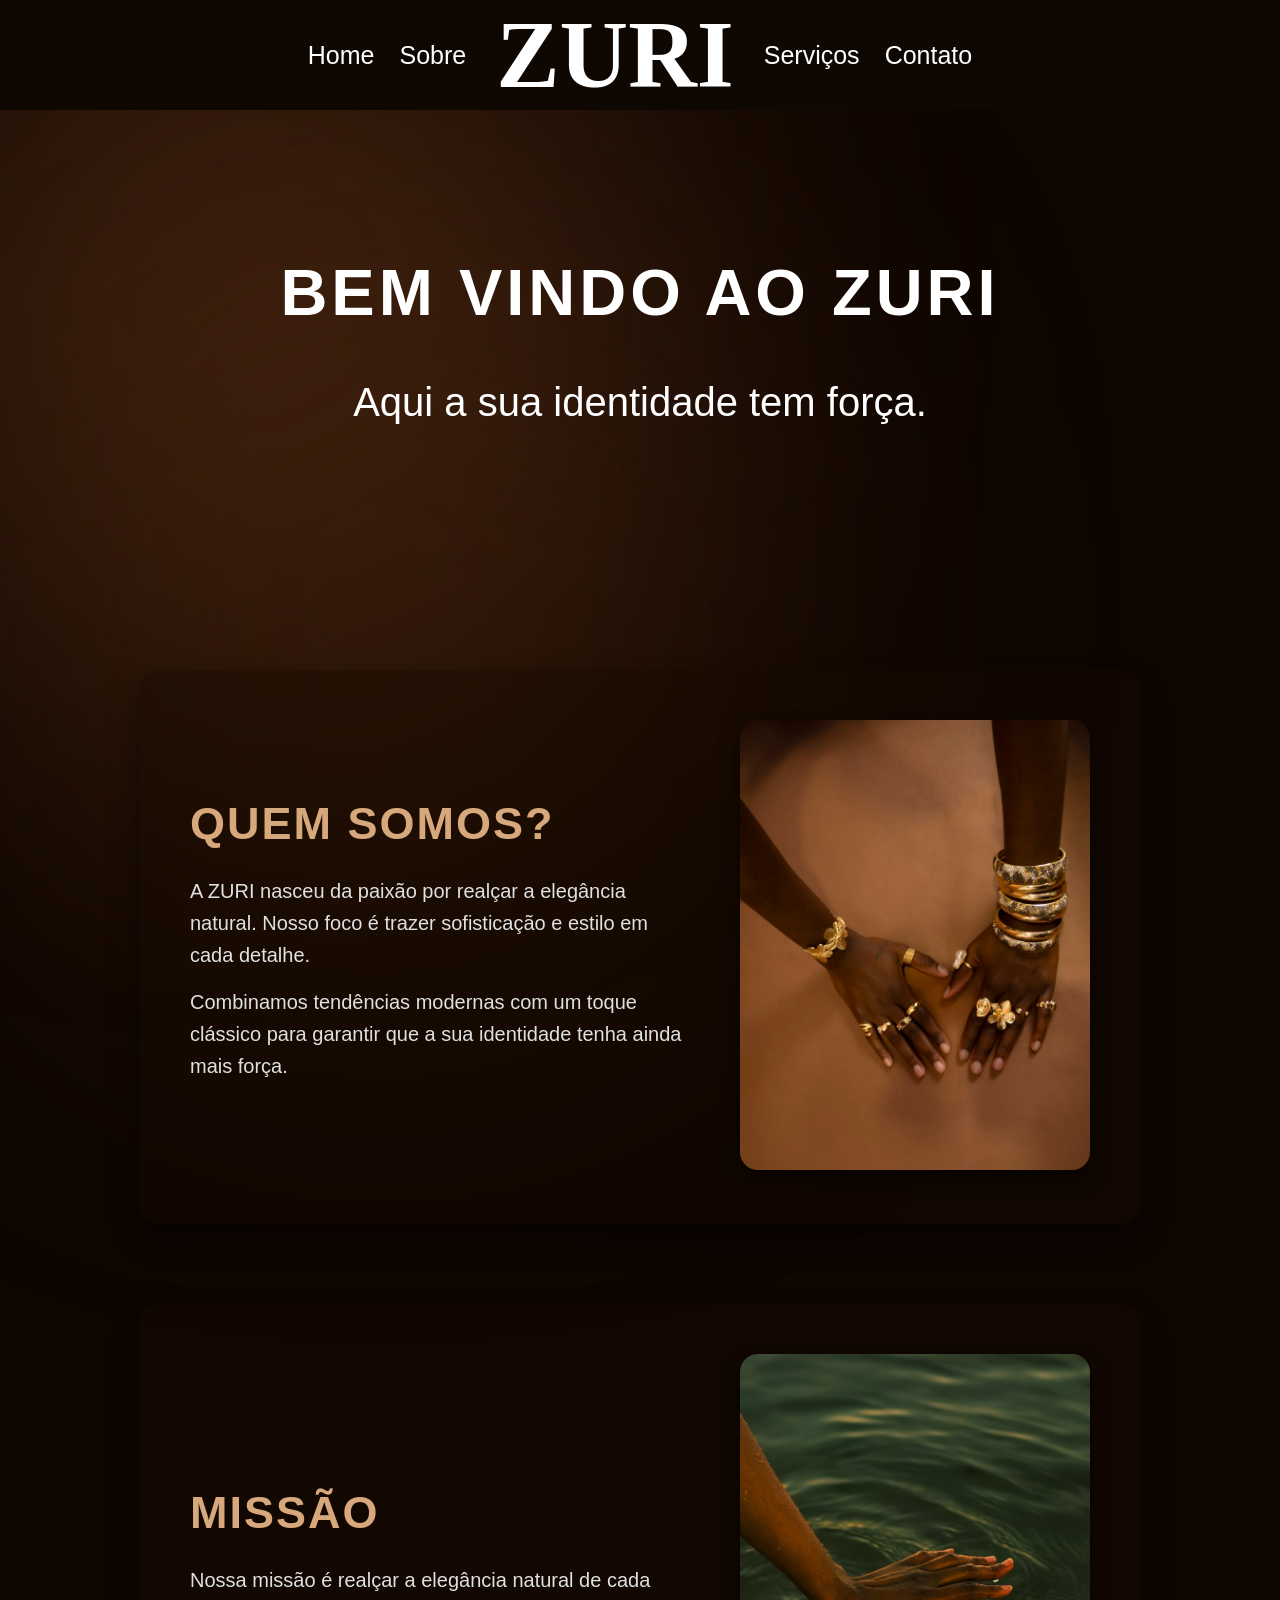
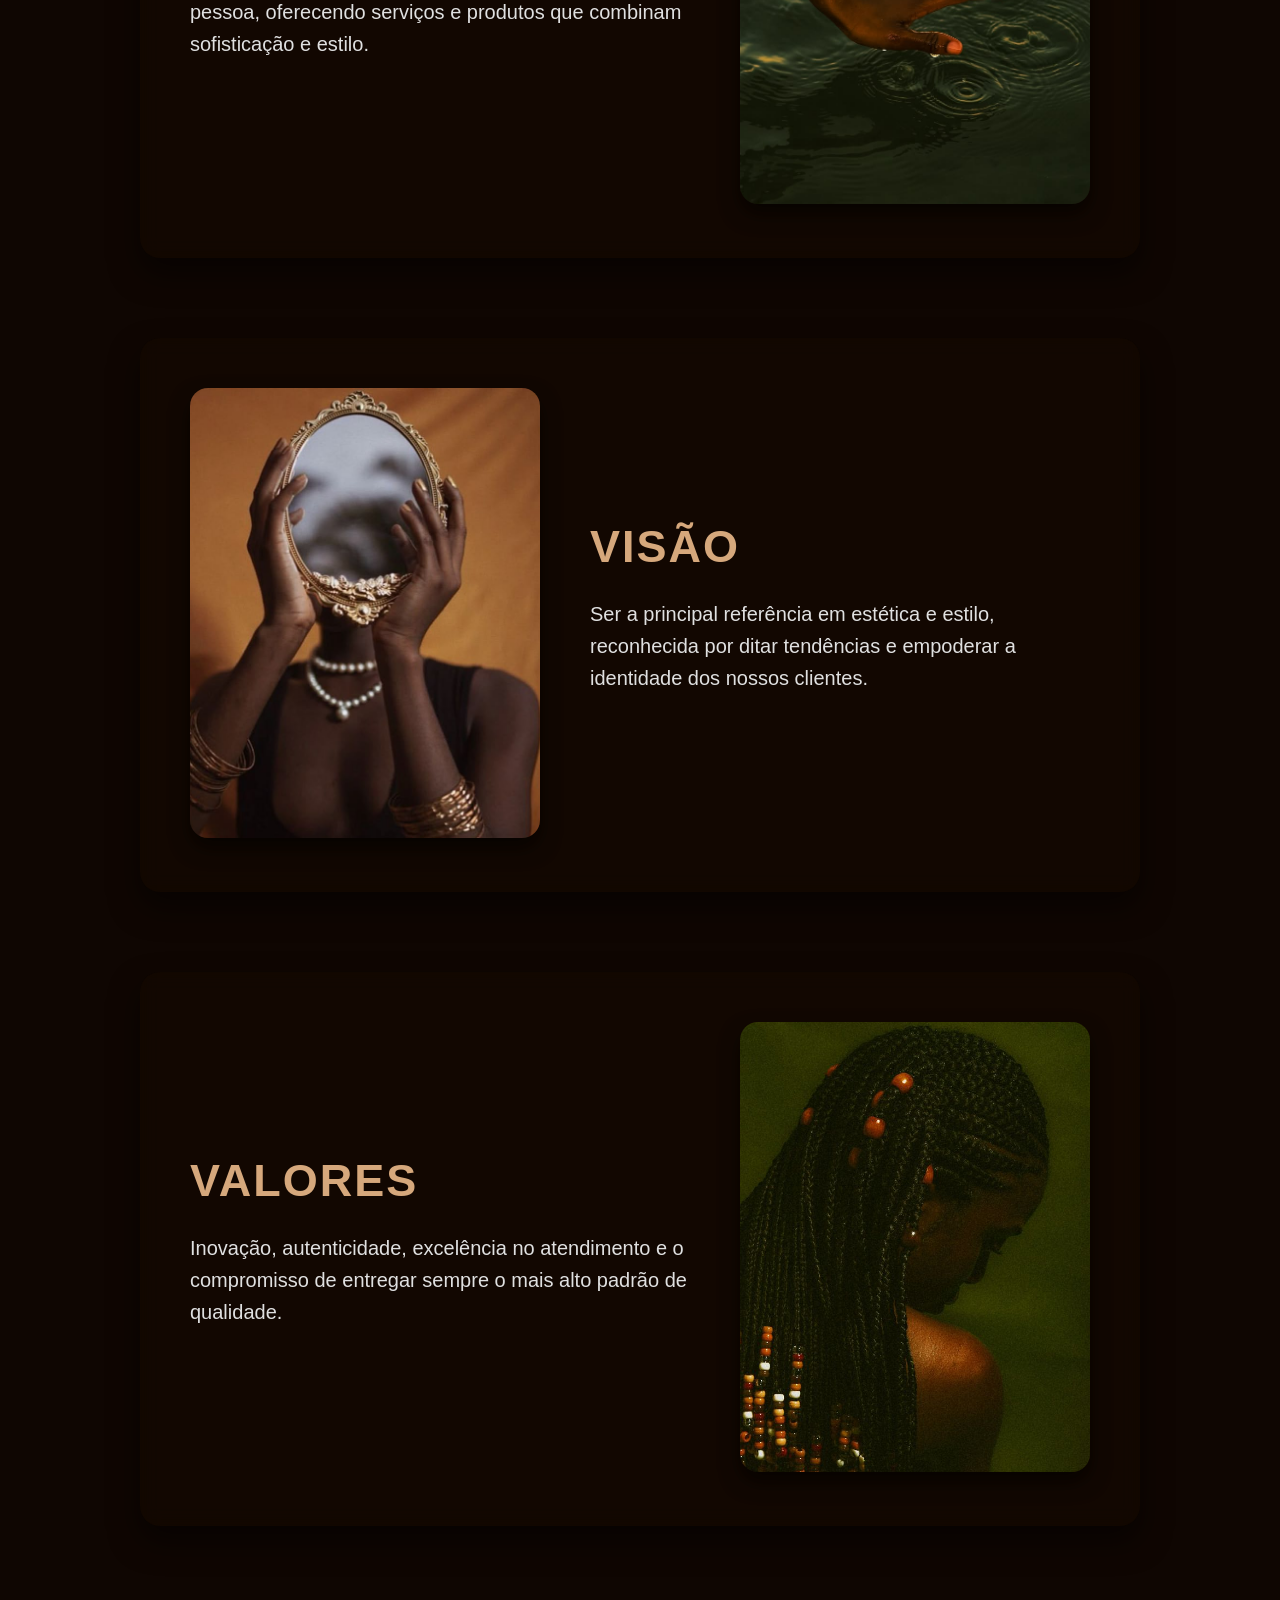
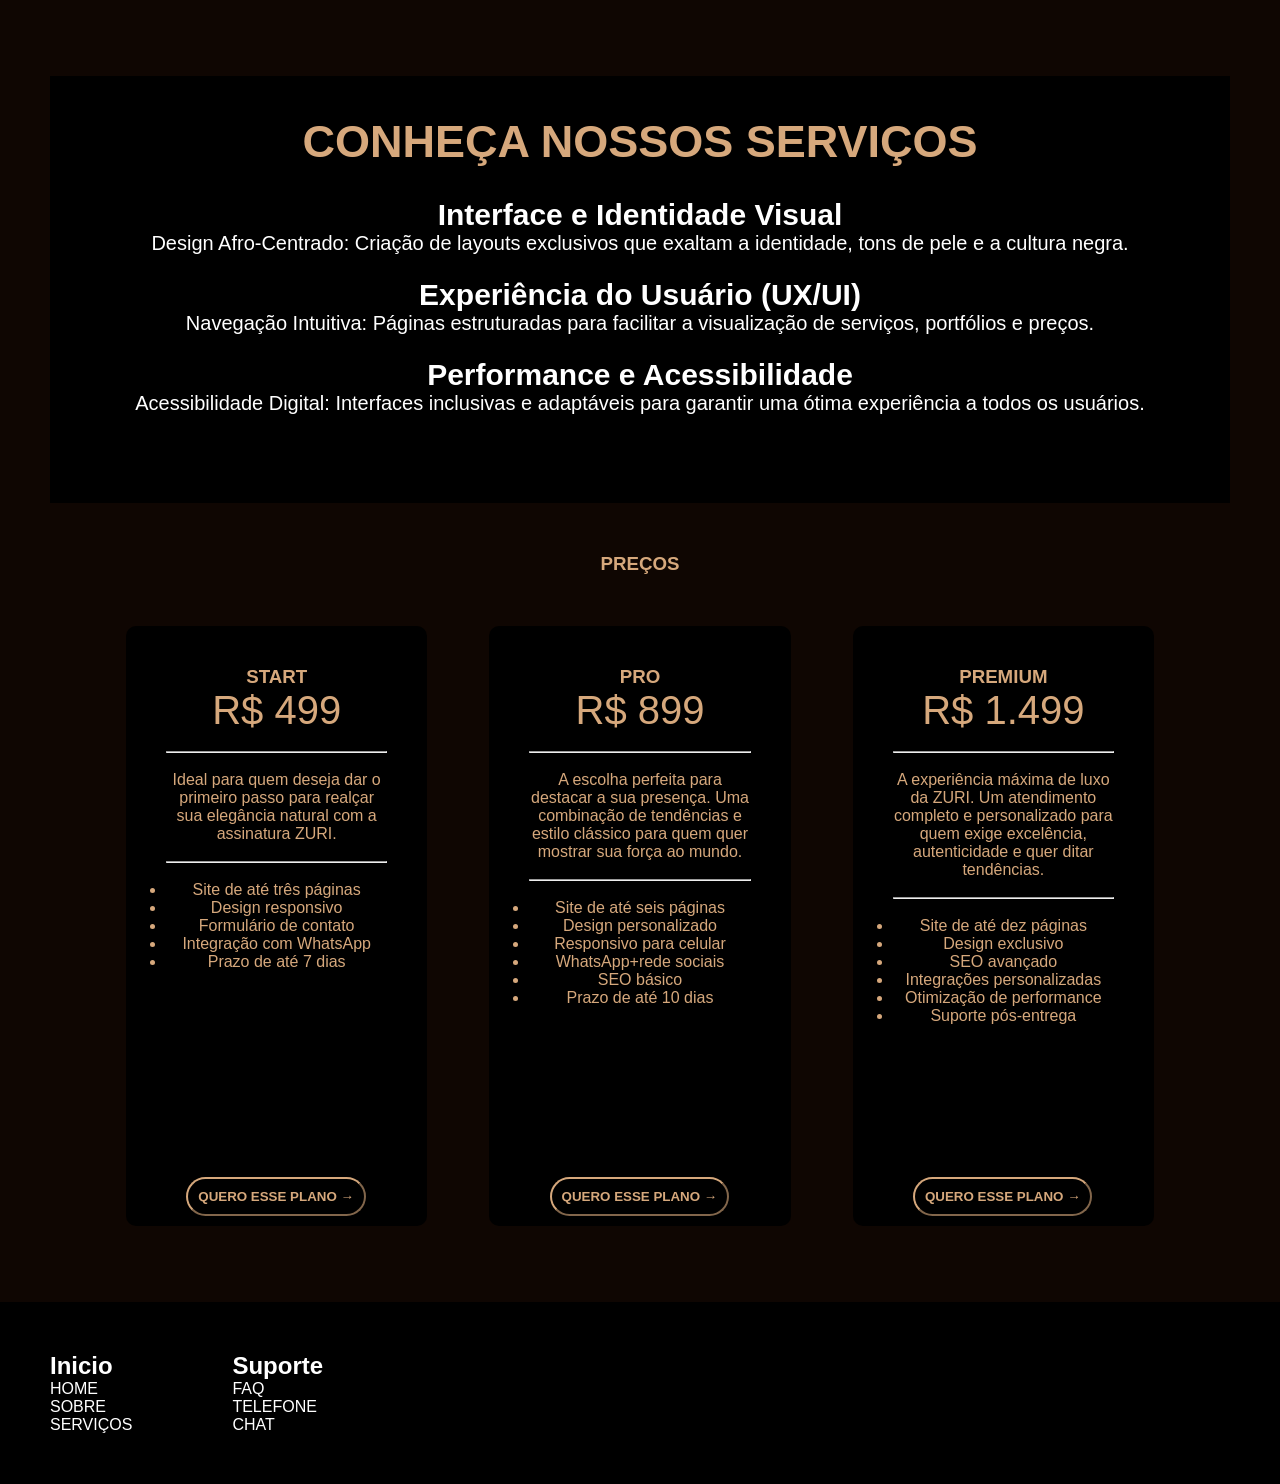
==== zuri.html @ 5720e85c "rodape" ====
<!DOCTYPE html>
<html lang="en">

<head>
    <meta charset="UTF-8">
    <meta name="viewport" content="width=device-width, initial-scale=1.0">
    <title>ZURI</title>
    <link rel="stylesheet" href="CSS/zuri.css">
</head>

<body>

    <header class="navbar">
        <div class="navbarTudo">
            <nav>
                <a href="#HOME">Home</a>
                <a href="#SOBRE">Sobre</a>
            </nav>

            <h1 class="titulo-nav">ZURI</h1>
            <nav>
                <a href="#SERVIÇOS">Serviços</a>
                <a href="#CONTATO">Contato</a>
            </nav>
        </div>

    </header>
    <!--Seção Home-->
    <section>
        <div class="home" id="HOME">
            <br>
            <h1>Bem Vindo ao ZURI</h1>
            <p>Aqui a sua identidade tem força.</p>
            <br>
        </div>
    </section>
    <!--Seção Sobre-->
    <section class="Sobre" id="SOBRE">
        <!-- Cartão 1: QUEM SOMOS -->
        <div class="sobre-container">
            <div class="sobre-texto">
                <h1>QUEM SOMOS?</h1>
                <p>A ZURI nasceu da paixão por realçar a elegância natural. Nosso foco é trazer sofisticação e estilo em
                    cada detalhe.</p>
                <p>Combinamos tendências modernas com um toque clássico para garantir que a sua identidade tenha ainda
                    mais força.</p>
            </div>
            <div class="sobre-imagem">
                <img src="src/Jewelsssss.jfif" alt="Modelo ZURI">
            </div>
        </div>

        <!-- Cartão 2: MISSÃO -->
        <div class="sobre-container">
            <div class="sobre-texto">
                <h1>MISSÃO</h1>
                <p>Nossa missão é realçar a elegância natural de cada pessoa, oferecendo serviços e produtos que
                    combinam sofisticação e estilo.</p>
            </div>
            <div class="sobre-imagem">
                <img src="src/Road to Zion.jfif" alt="Missão ZURI">
            </div>
        </div>

        <!-- Cartão 3: VISÃO (Com a classe reverso) -->
        <div class="sobre-container reverso">
            <div class="sobre-texto">
                <h1>VISÃO</h1>
                <p>Ser a principal referência em estética e estilo, reconhecida por ditar tendências e empoderar a
                    identidade dos nossos clientes.</p>
            </div>
            <div class="sobre-imagem">
                <img src="src/download (5).jfif" alt="Visão ZURI">
            </div>
        </div>

        <!-- Cartão 4: VALORES -->
        <div class="sobre-container">
            <div class="sobre-texto">
                <h1>VALORES</h1>
                <p>Inovação, autenticidade, excelência no atendimento e o compromisso de entregar sempre o mais alto
                    padrão de qualidade.</p>
            </div>
            <div class="sobre-imagem">
                <img src="src/download (6).jfif" alt="Valores ZURI">
            </div>
        </div>

    </section>
    <!--Seção Serviços-->
    <section class="secao-servico" id="SERVIÇOS">
        <div class="conteudo-servico">
            <h1 class="titulo-servicos">CONHEÇA NOSSOS SERVIÇOS</h1>


            <div class="descricao-servico">
                <div class="descricao1">
                    <h2>Interface e Identidade Visual</h2>
                    <p>Design Afro-Centrado: Criação de layouts exclusivos que exaltam a identidade, tons de pele e a
                        cultura negra.</p>
                </div>

                <br>
                <h2 class="descricao2">Experiência do Usuário (UX/UI)</h2>
                <p>Navegação Intuitiva: Páginas estruturadas para facilitar a visualização de serviços, portfólios e
                    preços.</p>
                <br>
                <h2 class="descricao3">Performance e Acessibilidade</h2>
                <p>Acessibilidade Digital: Interfaces inclusivas e adaptáveis para garantir uma ótima experiência a
                    todos os usuários.</p>
            </div>



            <br>

        </div>

        <section class="precos">
            <h1>PREÇOS</h1>
            <div class="cards-preco">
                <div class="card">
                    <h1>START</h1>
                    <p class="valor">R$ 499</p>
                    <br>
                    <hr>
                    <br>
                    <p>Ideal para quem deseja dar o primeiro passo para realçar sua elegância natural com a assinatura
                        ZURI.
                    </p>
                    <br>
                    <hr>
                    <br>
                    <ul>
                        <li>Site de até três páginas</li>
                        <li>Design responsivo</li>
                        <li>Formulário de contato</li>
                        <li>Integração com WhatsApp</li>
                        <li>Prazo de até 7 dias</li>
                    </ul>

                    <button class="btnplano">QUERO ESSE PLANO <span>&rarr;</span></button>

                </div>

                <div class="card">
                    <h1>PRO</h1>
                    <p class="valor">R$ 899</p>
                    <br>
                    <hr>
                    <br>
                    <p>A escolha perfeita para destacar a sua presença. Uma combinação de tendências e estilo clássico
                        para quem quer mostrar sua força ao mundo.
                    </p>
                    <br>
                    <hr>
                    <br>
                    <ul>
                        <li>Site de até seis páginas</li>
                        <li>Design personalizado</li>
                        <li>Responsivo para celular</li>
                        <li>WhatsApp+rede sociais</li>
                        <li>SEO básico</li>
                        <li>Prazo de até 10 dias</li>
                    </ul>
                    <button class="btnplano">QUERO ESSE PLANO <span>&rarr;</span></button>

                </div>

                <div class="card">
                    <h1>PREMIUM</h1>
                    <p class="valor">R$ 1.499</p>
                    <br>
                    <hr>
                    <br>
                    <p>A experiência máxima de luxo da ZURI. Um atendimento completo e personalizado para quem exige
                        excelência, autenticidade e quer ditar tendências.
                    </p>
                    <br>
                    <hr>
                    <br>
                    <ul>
                        <li>Site de até dez páginas</li>
                        <li>Design exclusivo</li>
                        <li>SEO avançado</li>
                        <li>Integrações personalizadas</li>
                        <li>Otimização de performance</li>
                        <li>Suporte pós-entrega</li>
                    </ul>
                    <button class="btnplano">QUERO ESSE PLANO <span>&rarr;</span></button>
                </div>

            </div>

        </section>

    </section>
    <!--Seção Contato-->
    <section id="CONTATO">
        <footer class="footer">
            <div class="inicio-rodape">
                <h1>Inicio</h1>
                <a href="#HOME">HOME</a>
                <br>
                <a href="#SOBRE">SOBRE</a>
                <br>
                <a href="#SERVIÇOS">SERVIÇOS</a>
             
            </div>

               <div class="suporte-rodape">
                <h1>Suporte</h1>
                <p>FAQ</p>
                <p>TELEFONE</p>
                <p>CHAT</p>
            </div>
            
        </footer>

    </section>


</body>

</html>
---- CSS/zuri.css ----
* {
    margin: 0;
    padding: 0;
    box-sizing: border-box;
}

body {
    background-color: rgb(15, 6, 2);
    color: white;
    min-height: 100vh;
    position: relative;
    overflow-x: hidden;
}

body::before,
body::after {
    content: "";
    position: fixed;
    /*fixa o efeito de nevoa na tela, mesmo quando o usuário rolar a página*/
    width: 60vw;
    /*tamanho do efeito baseado na largura da tela*/
    height: 60vw;
    border-radius: 50%;
    filter: blur(150px);
    /*efeito de desfoque*/
    z-index: -1;
    animation: movimentoNevoa 20s infinite alternate ease-in-out;
}

body::before {
    background-color: rgba(120, 65, 30, 0.4);
    top: -10%;
    left: -10%;
}

body::after {
    background-color: rgba(80, 40, 15, 0.35);
    bottom: -10%;
    right: -10;
    animation-duration: 25s;
    animation-delay: -5s;
}

@keyframes movimentoNevoa {
    0% {
        transform: translate(0, 0) scale(1);
    }

    50% {
        transform: translate(15%, 20%) scale(1.3);
    }

    100% {
        transform: translate(-10%, 15%) scale(0.8);
    }
}


.navbar {
    background-color: rgb(15, 7, 2);
    color: white;
    display: flex;
    justify-content: center;

}

.navbarTudo {
    display: flex;
    width: 1000px;
    justify-content: center;
}

nav {
    display: flex;
    align-items: center;
    gap: 25px;
    padding: 30px;
    font-size: 25px;

}

.titulo-nav {
    font-size: 95px;
    margin: 0;

}

a {
    text-decoration: none;
    color: white;
    font-family: 'Segoe UI', Tahoma, Geneva, Verdana, sans-serif;
}

a:hover {
    color: rgb(214, 168, 124);
    transition: 1s;
}

.home {
    text-align: center;
    padding: 100px;
    font-family: 'Segoe UI', Tahoma, Geneva, Verdana, sans-serif;
    font-size: 40px;
}

.home h1 {
    font-size: 65px;
    /* Aumenta o tamanho para ter mais impacto na tela */
    font-weight: 700;
    /* Deixa a fonte mais encorpada/grossa */
    letter-spacing: 4px;
    /* Espaçamento entre letras traz muita elegância */
    margin-bottom: 50px;
    /* Substitui o <br>, criando a margem correta até o carrossel */
    text-transform: uppercase;
    /* Força todas as letras a ficarem maiúsculas */
    color: #ffffff;
    /* Mantém a cor base branca */
}


.Sobre {
    padding: 100px 20px;
    display: flex;
    justify-content: center;
    flex-direction: column;
    align-items: center;
    gap: 80px;
}

.sobre-container {
    display: flex;
    /*para alinha o conteúdo um ao lado do outro*/
    align-items: center;
    justify-content: space-between;
    width: 100%;
    /*largura máxima em relação ao conteúdo*/
    max-width: 1000px;
    /*mesmo alinhamento para o navbartudo*/
    gap: 50px;
    /*pequeno espaçamento entre o texto e a foto*/

    /*efeito vidro*/

    background: rgba(24, 10, 2, 0.4);
    backdrop-filter: blur(10px);
    /*aplica um efeito de desfoque nos itens que estão nos cards*/
    border: 1px solid rgba (214, 168, 124, 0.3);
    /*Borda fina usando a cor do a:hover*/

    padding: 50px;
    border-radius: 20px;
    box-shadow: 0 15px 30px rgba(0, 0, 0, 0.5);
}

/* Estilização do título QUEM SOMOS */
.sobre-texto h1 {
    font-size: 45px;
    color: rgb(214, 168, 124);
    margin-bottom: 25px;
    font-family: 'Segoe UI', Tahoma, Geneva, Verdana, sans-serif;
    letter-spacing: 2px;
}

/*Estilização dos Parágrafos*/
.sobre-texto p {
    font-size: 20px;
    /*aumentar o tamanho da fonte*/
    line-height: 1.6;
    /*aumentar o tamanho das linhas*/
    font-family: 'Segoe UI', Tahoma, Geneva, Verdana, sans-serif;
    color: #e0e0e0;
    /*branco levemente acinzentado para não cansar a vista*/
    margin-bottom: 15px;
}

.sobre-imagem img {
    width: 350px;
    height: 450px;
    object-fit: cover;
    border-radius: 18px;
    box-shadow: 0 10px 20px rgba(0, 0, 0, 0.6);
    /*sombras da caixa(cards)*/
}


.sobre-container.reverso {
    flex-direction: row-reverse;
}

.titulo-servicos {
    color: rgb(214, 168, 124);
    font-size: 45px;
}


.conteudo-servico {
    font-family: 'Segoe UI', Tahoma, Geneva, Verdana, sans-serif;
    text-align: center;
    margin: 50px;
    background-color: #000000;
    padding: 40px;


}

.container-servicos {
    display: flex;
    font-family: 'Segoe UI', Tahoma, Geneva, Verdana, sans-serif;
    background: rgba(0, 0, 0, 0.4);
    display: flex;
    padding: 10px;
    gap: 50px;
    justify-content: space-between;
    align-items: center;
}

.capa-servicos {
    margin: auto;
    padding: 30px;
    object-fit: fill;
    width: 900px;
    max-width: 100%;
    border-radius: 20px;
}

.descricao-servico {
    gap: 50px;
    padding: 30px;
    text-align: center;
    font-size: 15px;
    align-items: center;
    font-size: 20px;
}



.precos {
    color: rgb(214, 168, 124);
    font-family: 'Segoe UI', Tahoma, Geneva, Verdana, sans-serif;
    text-align: center;
    margin: 25px;
    gap: 50px;
    justify-content: space-between;
    align-items: center;
}

.cards-preco {
    display: flex;
    /*alinha um ao lado do outro*/
    max-width: 1100px;
    /*a largura maxima alinha com o resto do site*/
    margin: 0 auto;
    /*centraliza com o container*/
    padding: 35px 20px;
    gap: 30px;
    /*espaçamento entre as caixas*/
    justify-content: center;
    /*centraliza o bloco de preços*/
    flex-wrap: wrap;
}

.card {
    width: 300px;
    margin: 1rem;
    background-color: #000000;
    padding: 40px;
    /*espaçamento interno do conteudo*/
    height: 600px;
    /*altura*/
    border-radius: 10px;
    /*borda de 10px*/
    flex: 1;
    /*todas as caixas tem a mesma largura*/

    position: relative;
}

.valor {
    font-size: 40px;
}

.btnplano {
    margin-top: auto;
    border-color: rgb(214, 168, 124);
    background-color: transparent;
    border-radius: 30px;
    color: rgb(214, 168, 124);
    padding: 10px;
    text-align: center;
    font-weight: bold;
    cursor: pointer;

    position: absolute;
    bottom: 10px;
    left: 20%;
}

.btnplano:hover {
    color: #000000;
    background-color: rgb(214, 168, 124);
    transition: 0.2s;
}

.footer {
    background-color: black;
    display: flex;
    align-items: center;
}

.inicio-rodape {

    padding: 50px;
    font-family: 'Segoe UI', Tahoma, Geneva, Verdana, sans-serif;
    gap: 20px;
}

.suporte-rodape {
    padding: 50px;
    font-family: 'Segoe UI', Tahoma, Geneva, Verdana, sans-serif;


}
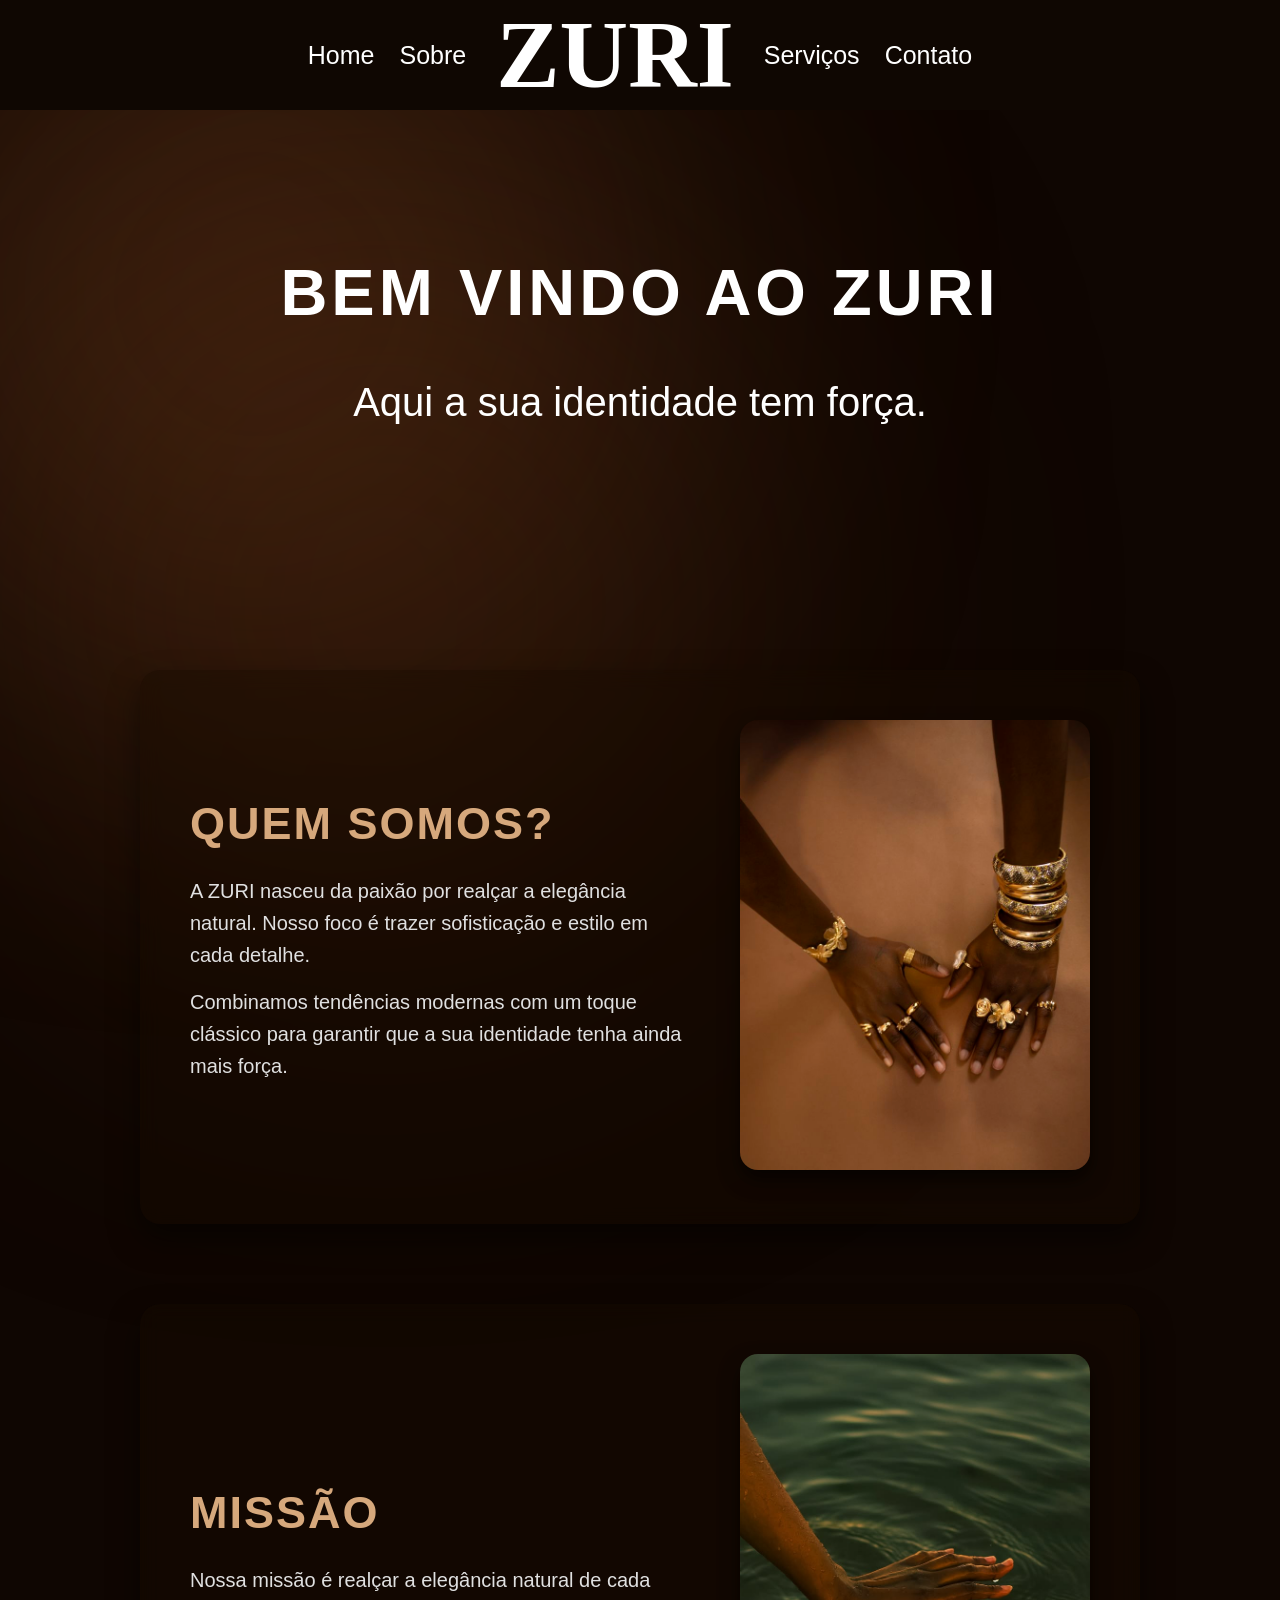
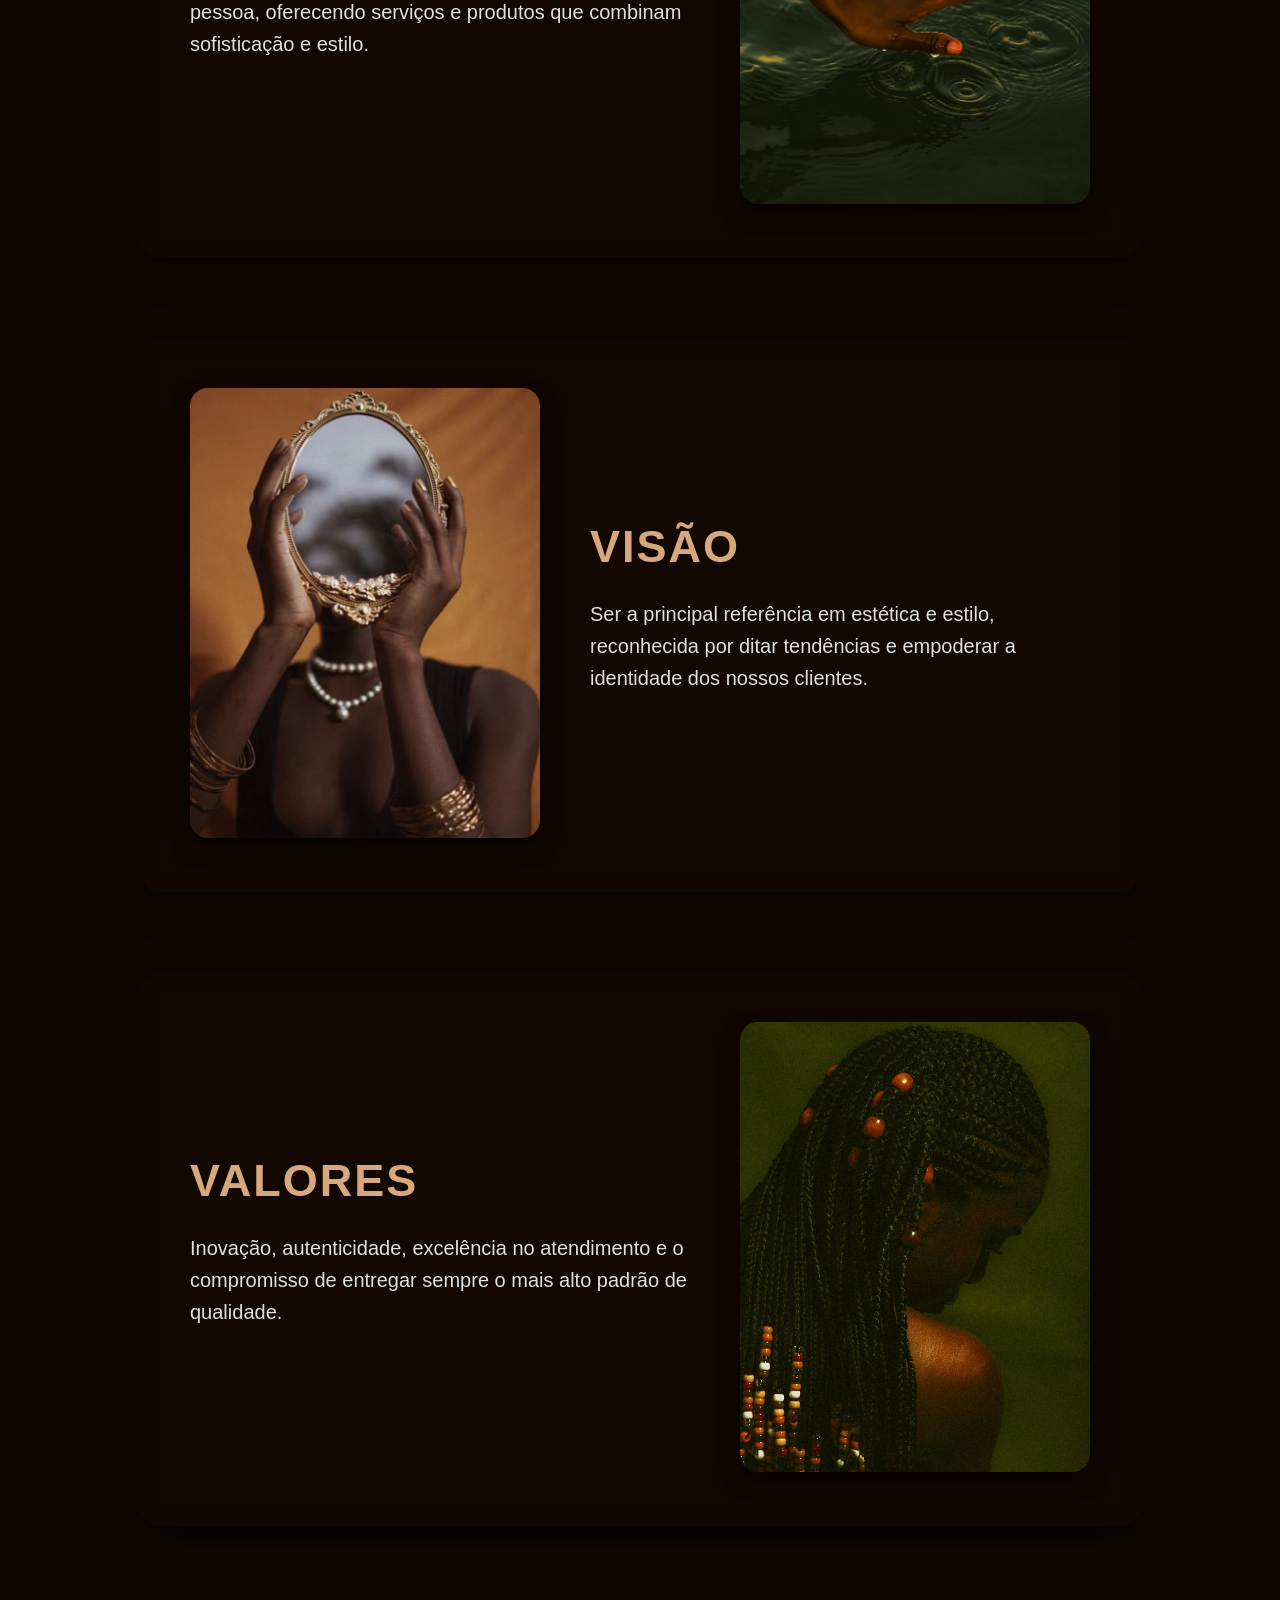
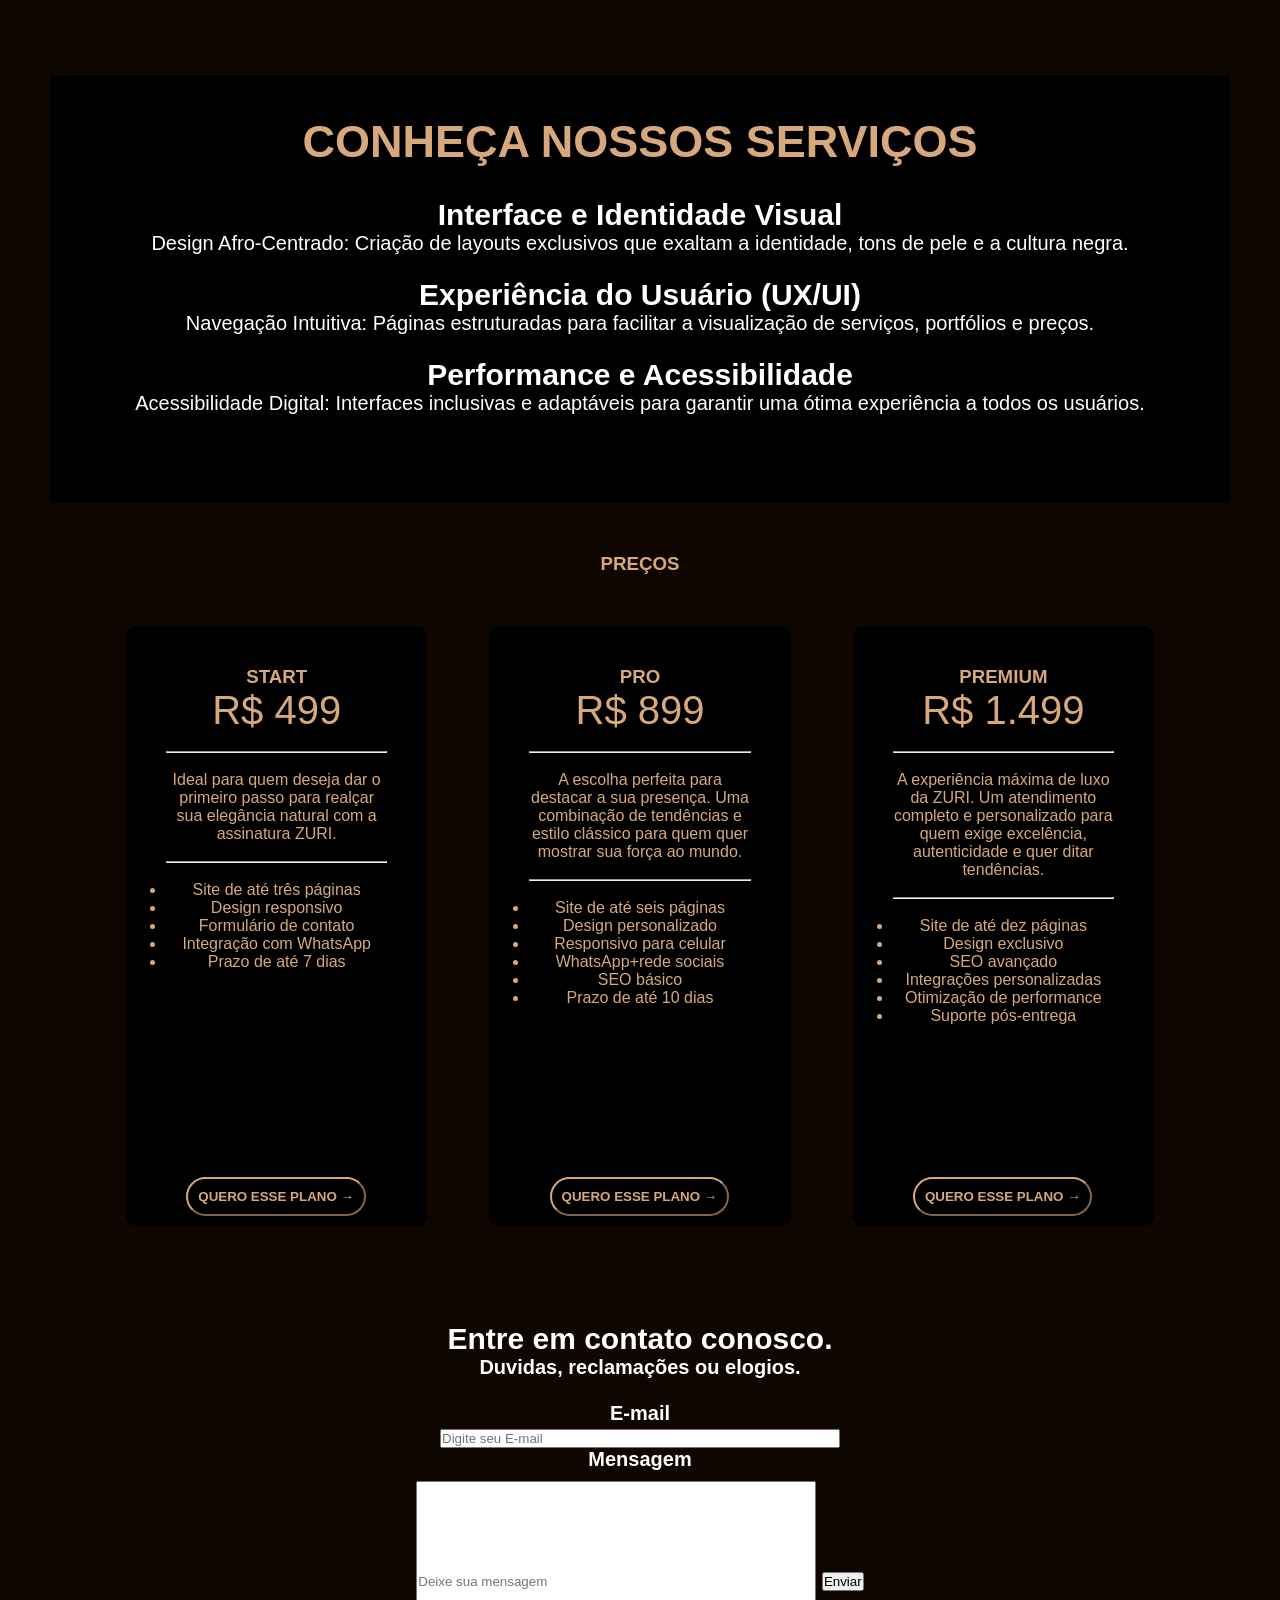
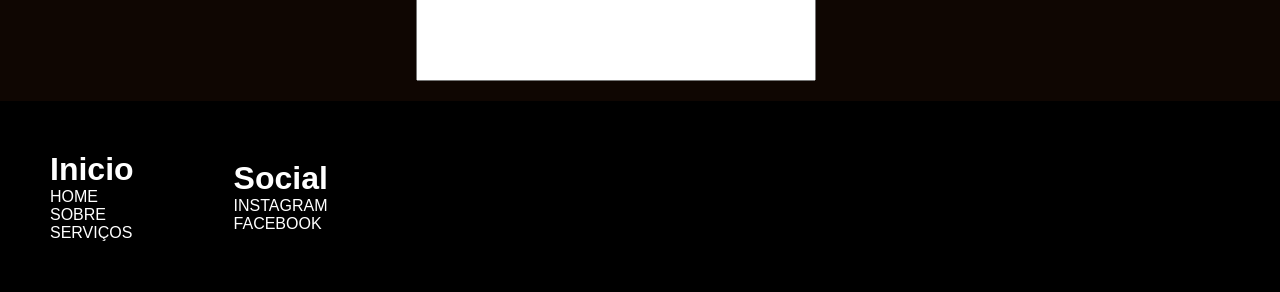
==== commit 8c6d5461: "campocontato" ====
--- a/zuri.html
+++ b/zuri.html
@@ -197,7 +197,23 @@
     </section>
     <!--Seção Contato-->
     <section id="CONTATO">
-        <footer class="footer">
+  <div class="area-contato">
+                <h1>Entre em contato conosco.</h1>
+                <p>Duvidas, reclamações ou elogios.</p>
+                <br>
+                <p class="email">E-mail</p>
+                
+                <input class="campo-email" type="text" placeholder="Digite seu E-mail">
+                <p class="mensagem">Mensagem</p>
+                <input class="campo-mensagem" type="text" placeholder="Deixe sua mensagem">
+
+                <button class="btn-enviar">Enviar</button>
+
+            </div>
+    </section>
+
+
+            <footer class="footer">
             <div class="inicio-rodape">
                 <h1>Inicio</h1>
                 <a href="#HOME">HOME</a>
@@ -205,21 +221,20 @@
                 <a href="#SOBRE">SOBRE</a>
                 <br>
                 <a href="#SERVIÇOS">SERVIÇOS</a>
-             
-            </div>
-
-               <div class="suporte-rodape">
-                <h1>Suporte</h1>
-                <p>FAQ</p>
-                <p>TELEFONE</p>
-                <p>CHAT</p>
-            </div>
-            
+
+            </div>
+
+            <div class="suporte-rodape">
+                <h1>Social</h1>
+                <p>INSTAGRAM</p>
+                <p>FACEBOOK</p>
+                
+            </div>
+
+          
+
         </footer>
 
-    </section>
-
-
 </body>
 
 </html>
--- a/CSS/zuri.css
+++ b/CSS/zuri.css
@@ -320,4 +320,30 @@
     font-family: 'Segoe UI', Tahoma, Geneva, Verdana, sans-serif;
 
 
+}
+
+
+.area-contato {
+    text-align: center;
+    font-family: 'Segoe UI', Tahoma, Geneva, Verdana, sans-serif;
+    font-weight: bold;
+    justify-content: start;
+    font-size: 20px;
+    border-radius: 15px;
+    padding: 20px;
+}
+
+.campo-email {
+    width: 400px;
+}
+
+.campo-mensagem {
+    height: 200px;
+    width: 400px;
+    margin-top: 10px;
+}
+
+.btn-enviar {
+
+
 }
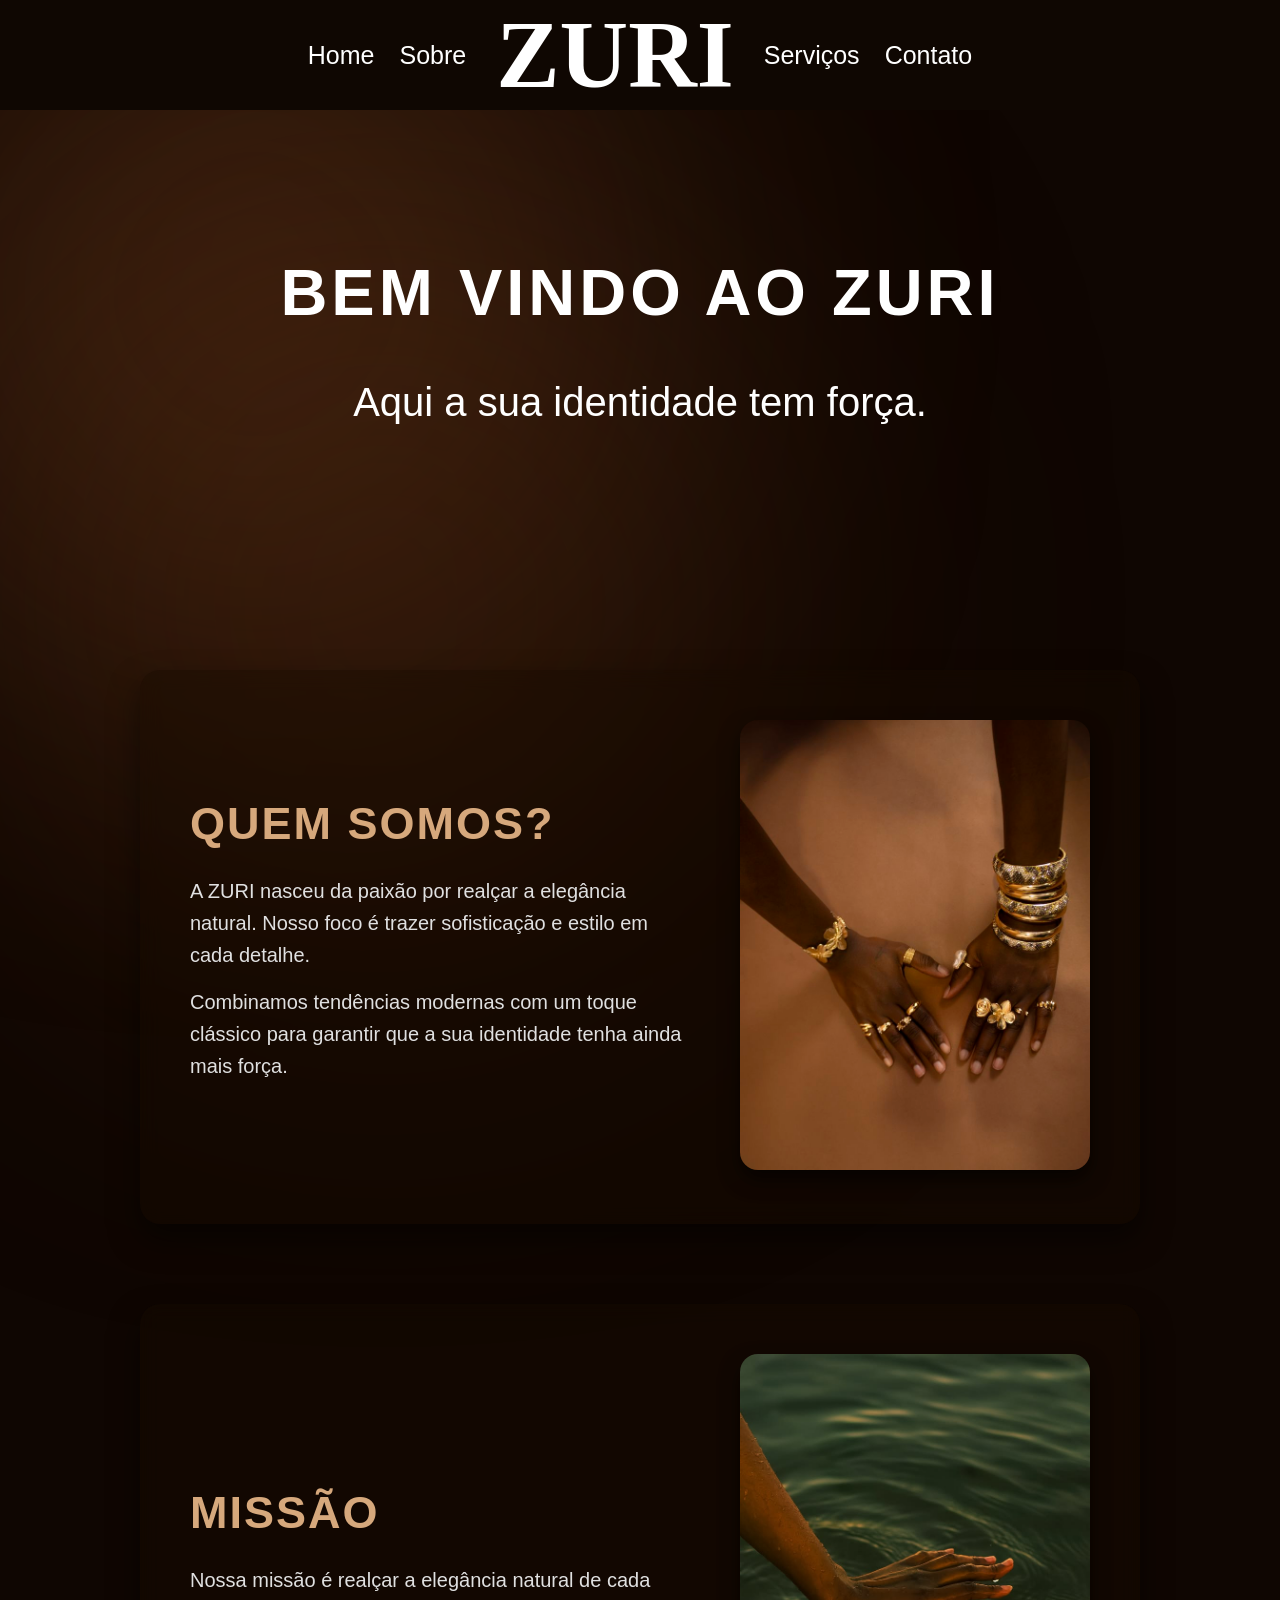
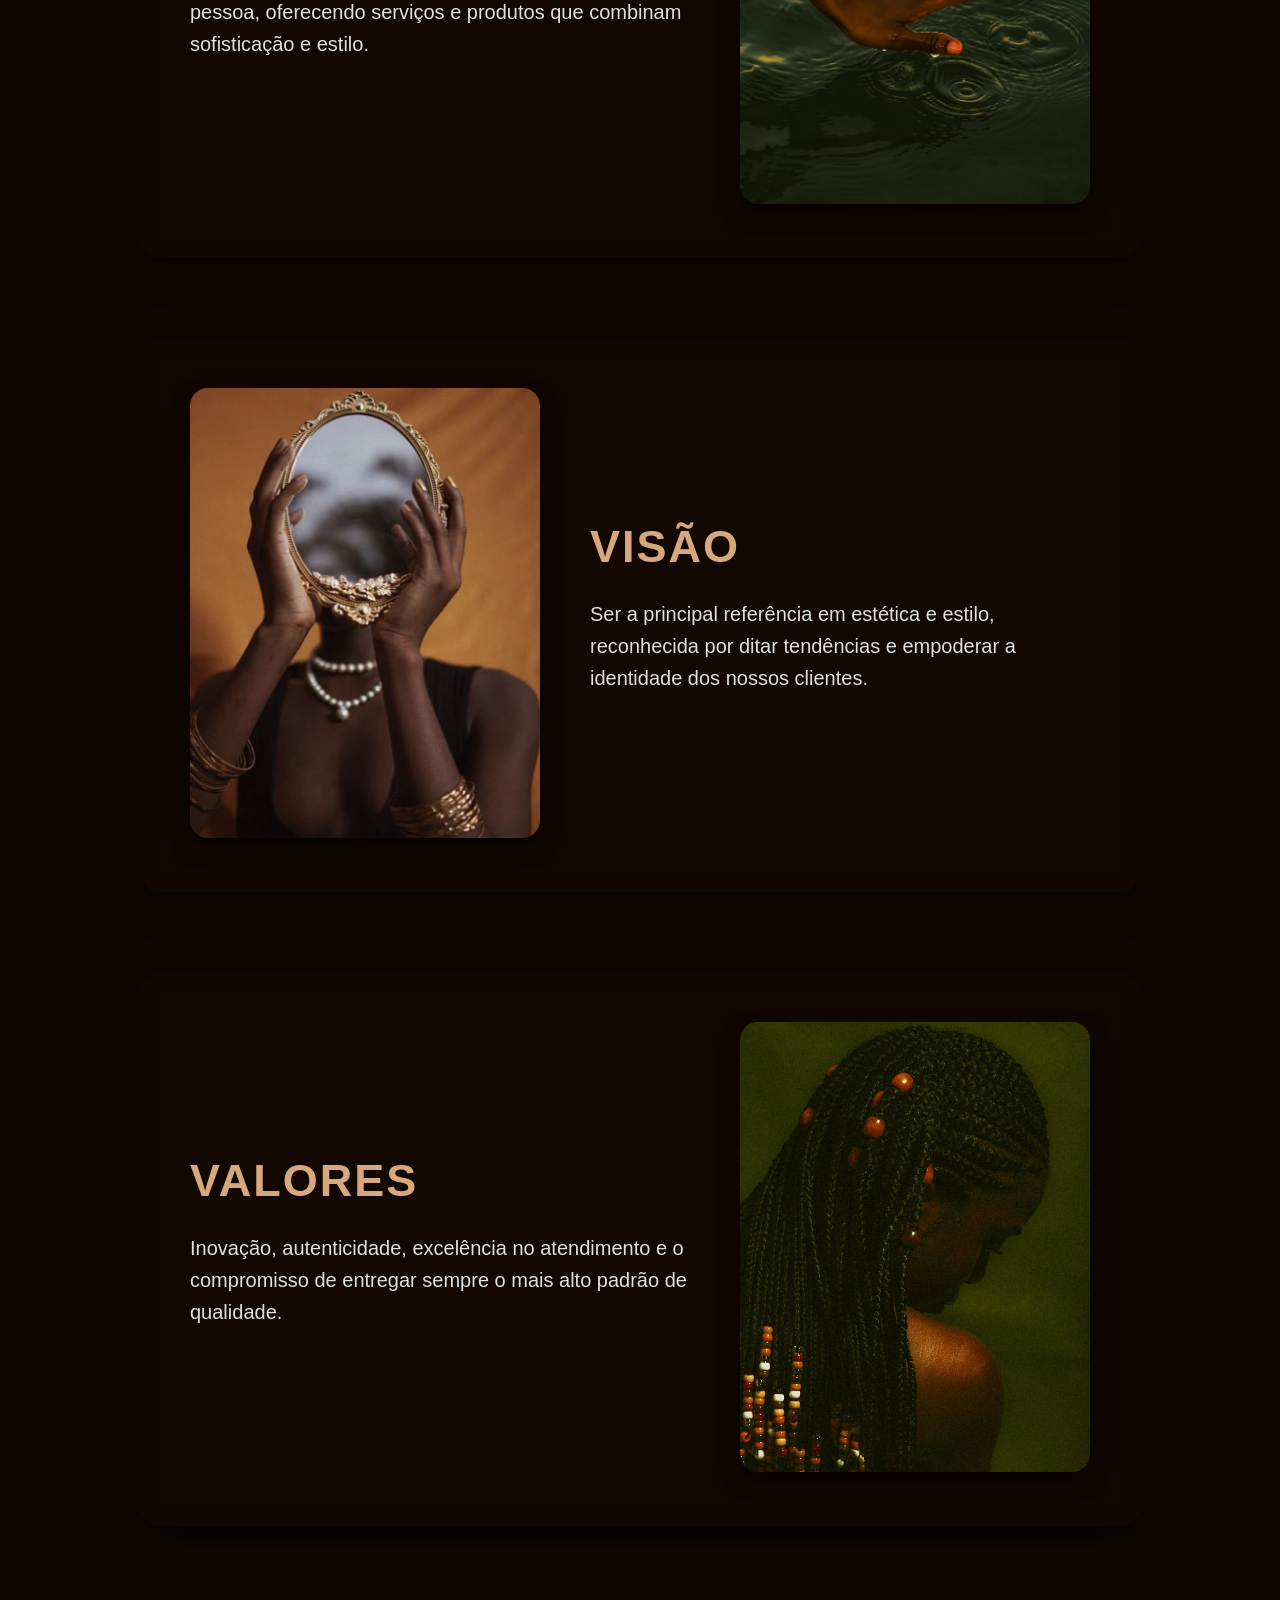
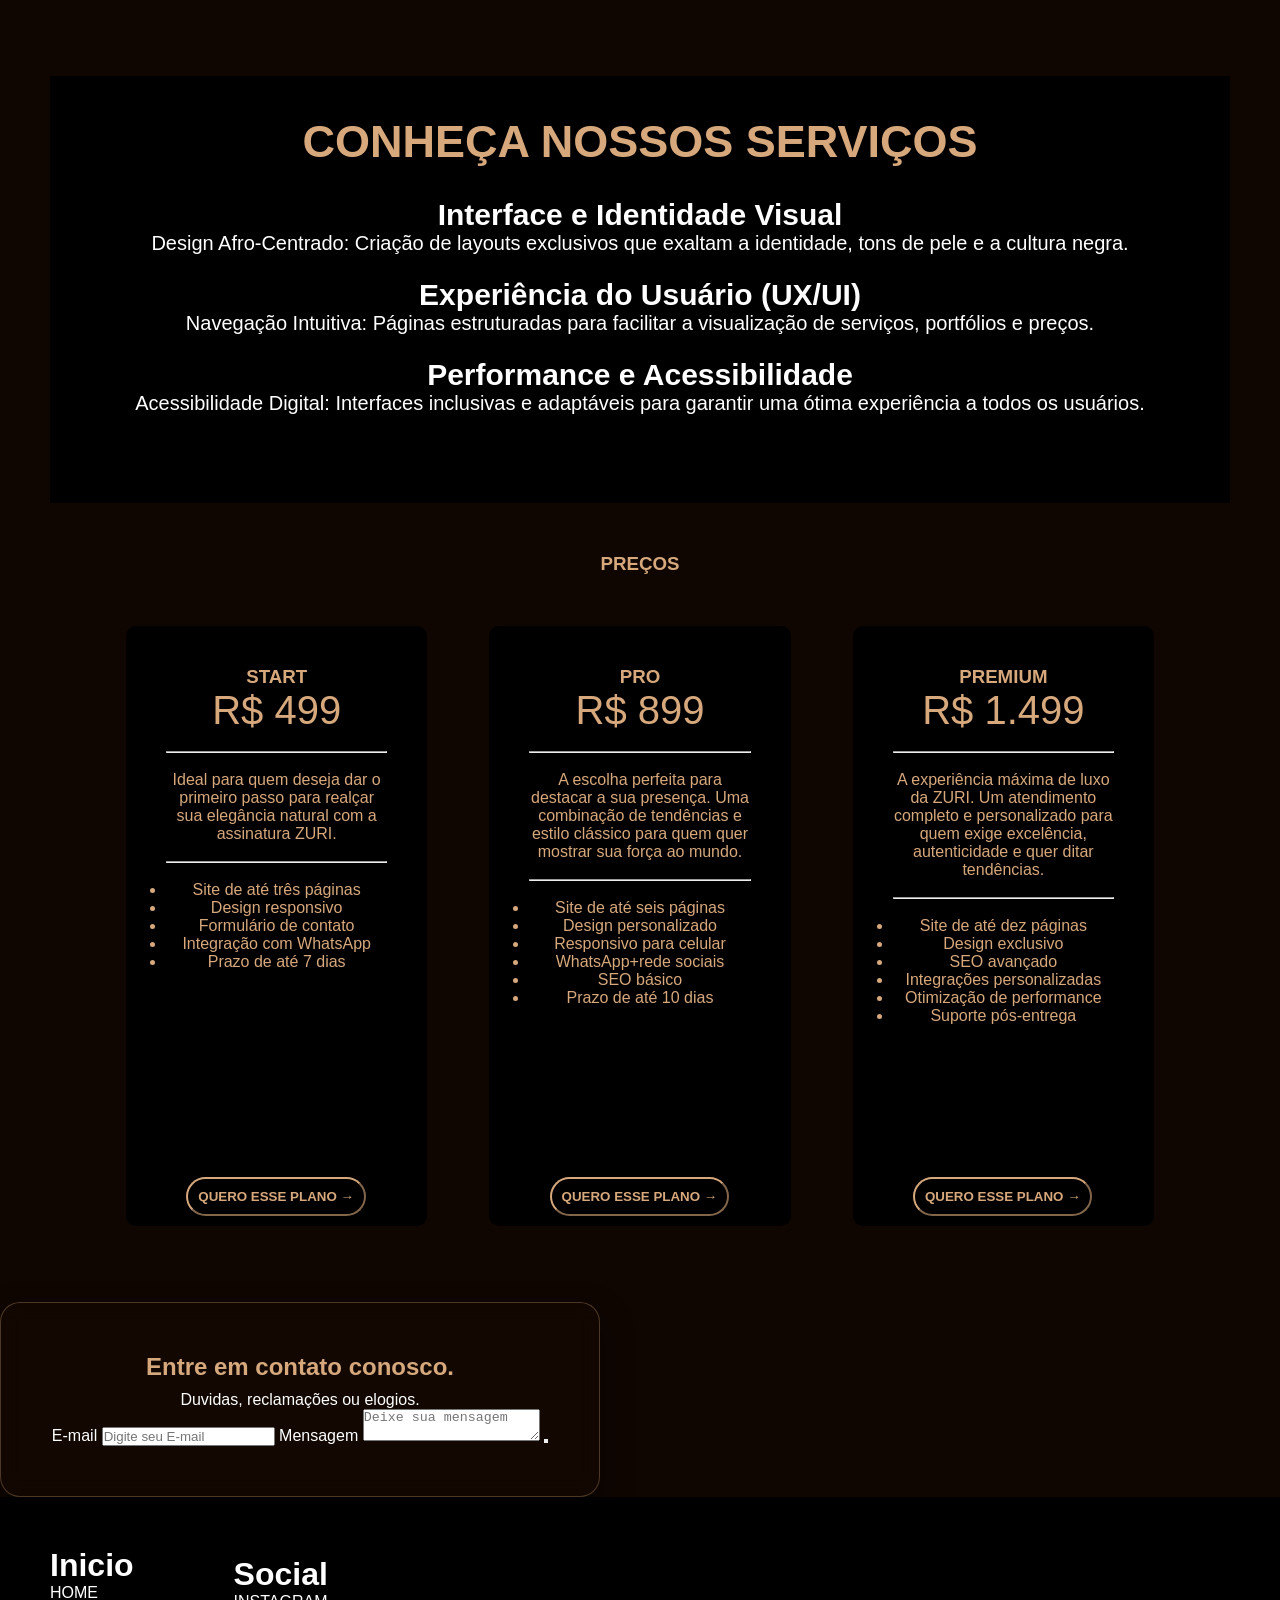
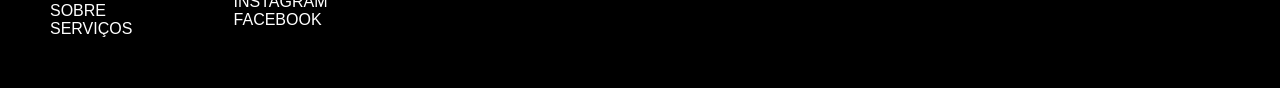
==== commit ba46da84: "campocontato" ====
--- a/zuri.html
+++ b/zuri.html
@@ -197,43 +197,45 @@
     </section>
     <!--Seção Contato-->
     <section id="CONTATO">
-  <div class="area-contato">
-                <h1>Entre em contato conosco.</h1>
-                <p>Duvidas, reclamações ou elogios.</p>
-                <br>
-                <p class="email">E-mail</p>
-                
-                <input class="campo-email" type="text" placeholder="Digite seu E-mail">
-                <p class="mensagem">Mensagem</p>
-                <input class="campo-mensagem" type="text" placeholder="Deixe sua mensagem">
-
-                <button class="btn-enviar">Enviar</button>
-
-            </div>
-    </section>
-
-
-            <footer class="footer">
-            <div class="inicio-rodape">
-                <h1>Inicio</h1>
-                <a href="#HOME">HOME</a>
-                <br>
-                <a href="#SOBRE">SOBRE</a>
-                <br>
-                <a href="#SERVIÇOS">SERVIÇOS</a>
-
-            </div>
-
-            <div class="suporte-rodape">
-                <h1>Social</h1>
-                <p>INSTAGRAM</p>
-                <p>FACEBOOK</p>
-                
-            </div>
-
-          
-
-        </footer>
+        <div class="area-contato">
+            <h1>Entre em contato conosco.</h1>
+            <p>Duvidas, reclamações ou elogios.</p>
+
+            <form class="formulario">
+                <label>E-mail</label>
+                <input class="campo-padrao" type="email" placeholder="Digite seu E-mail">
+
+                <label>Mensagem</label>
+                <textarea class="campo-padrao campo-mensagem" placeholder="Deixe sua mensagem"></textarea>
+
+                <button class="btn-enviar" type="button"></button>
+            </form>
+
+        </div>
+    </section>
+
+
+    <footer class="footer">
+        <div class="inicio-rodape">
+            <h1>Inicio</h1>
+            <a href="#HOME">HOME</a>
+            <br>
+            <a href="#SOBRE">SOBRE</a>
+            <br>
+            <a href="#SERVIÇOS">SERVIÇOS</a>
+
+        </div>
+
+        <div class="suporte-rodape">
+            <h1>Social</h1>
+            <p>INSTAGRAM</p>
+            <p>FACEBOOK</p>
+
+        </div>
+
+
+
+    </footer>
 
 </body>
 
--- a/CSS/zuri.css
+++ b/CSS/zuri.css
@@ -323,27 +323,28 @@
 }
 
 
-.area-contato {
-    text-align: center;
-    font-family: 'Segoe UI', Tahoma, Geneva, Verdana, sans-serif;
-    font-weight: bold;
-    justify-content: start;
-    font-size: 20px;
-    border-radius: 15px;
-    padding: 20px;
-}
-
-.campo-email {
-    width: 400px;
-}
-
-.campo-mensagem {
-    height: 200px;
-    width: 400px;
-    margin-top: 10px;
-}
-
-.btn-enviar {
-
-
-}+.contato-secao {
+    display: flex;
+    justify-content: center;
+    padding: 100px 20px;
+}
+
+.area-contato{
+    text-align: center;
+    font-family: 'Segoe UI', Tahoma, Geneva, Verdana, sans-serif;
+    width: 100%;
+    max-width: 600px;
+    padding: 50px;
+    border-radius: 20px;
+
+    background: rgba(24, 10, 2, 0.4);
+    backdrop-filter: blur(10px);
+    border: 1px solid rgba(214, 168, 124, 0.3);
+    box-shadow: 0 15px 30px rgba(0,0,0,0.5);
+}
+
+.area-contato h1 {
+    color: rgb(214, 168, 124);
+    margin-bottom: 10px;
+}
+
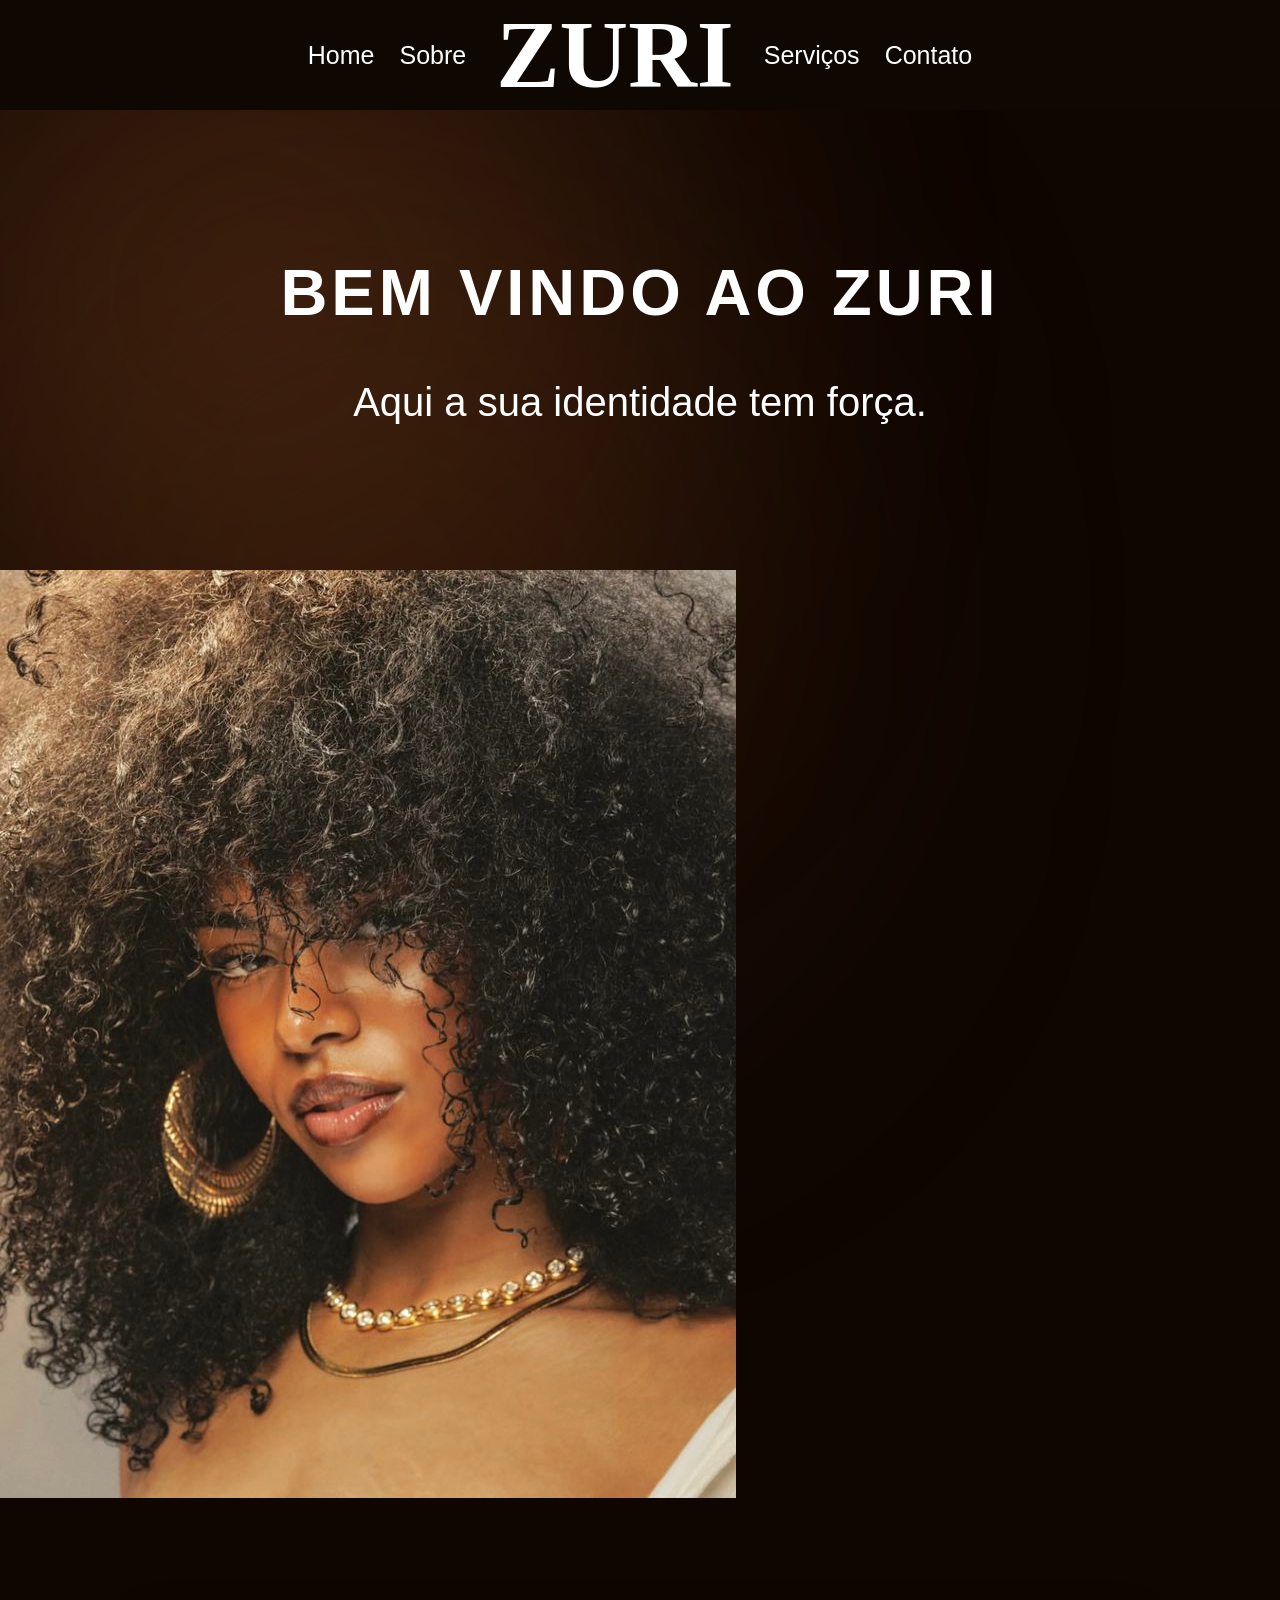
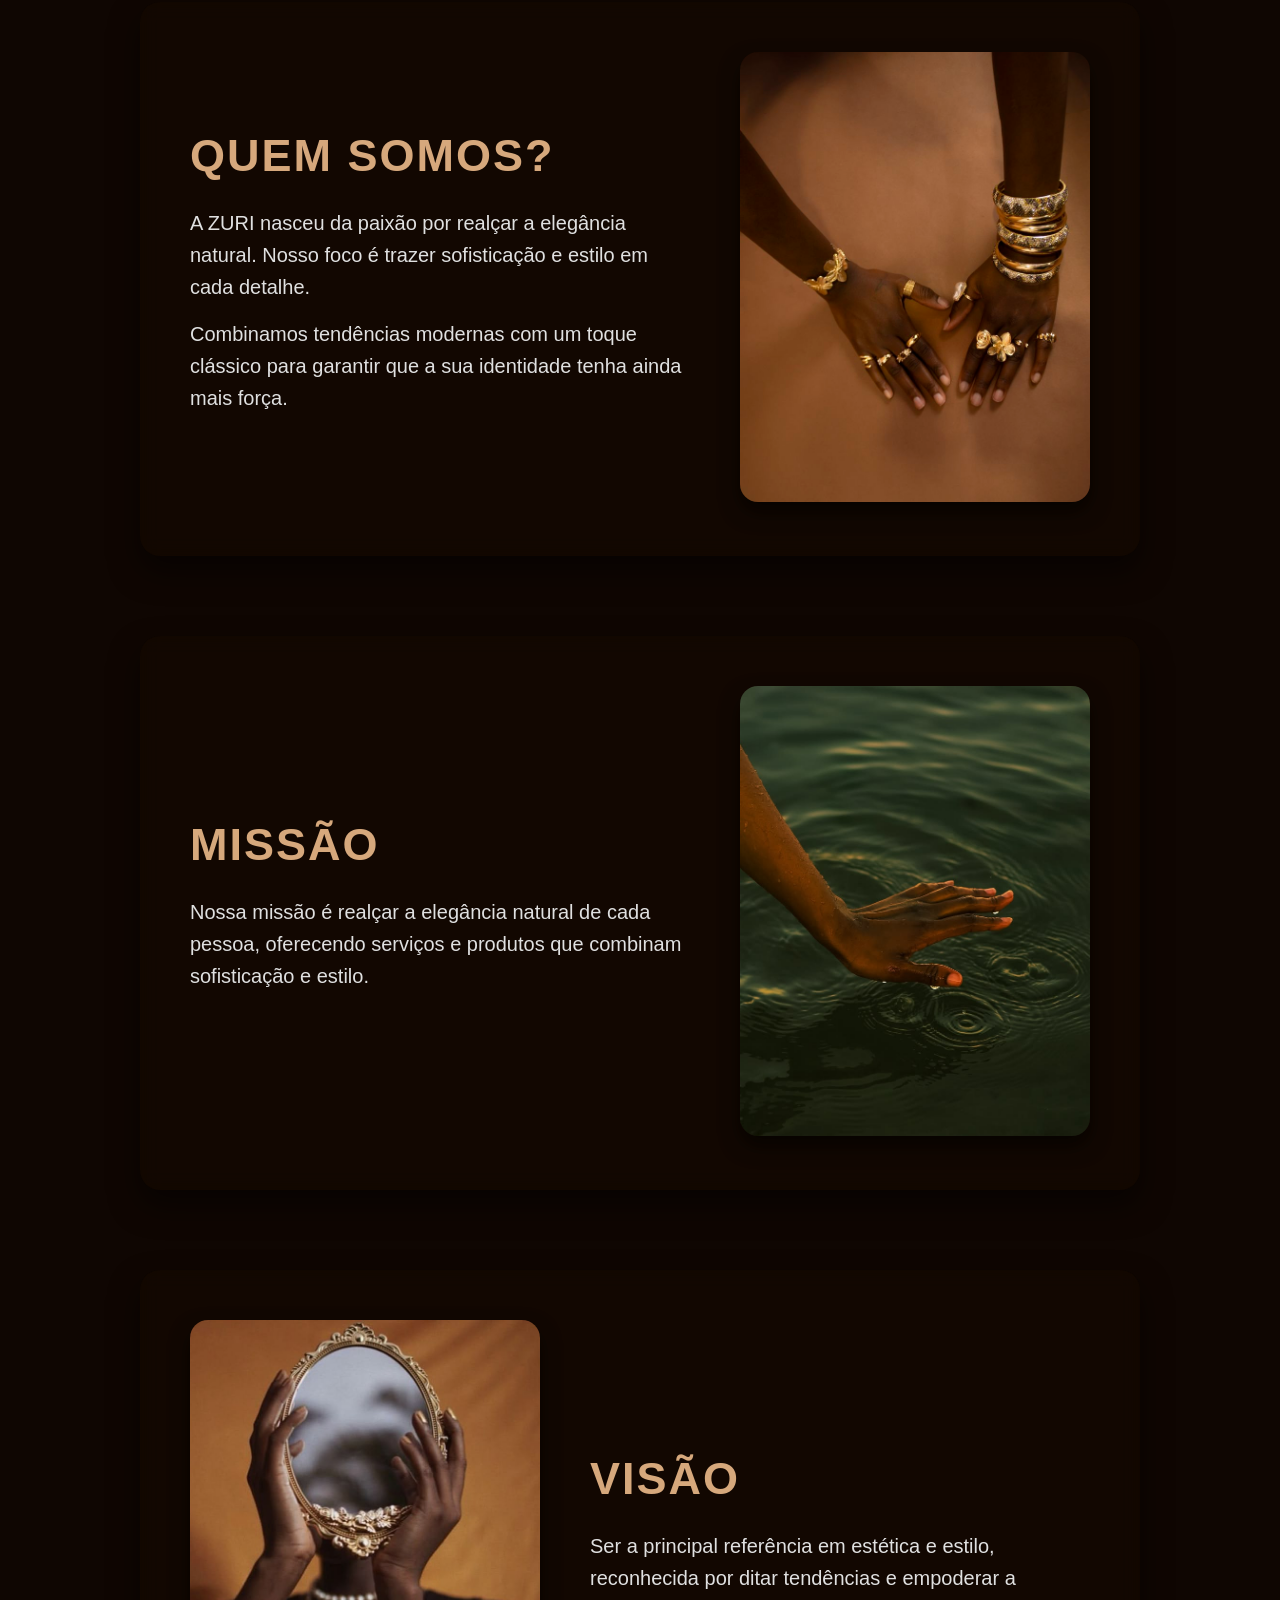
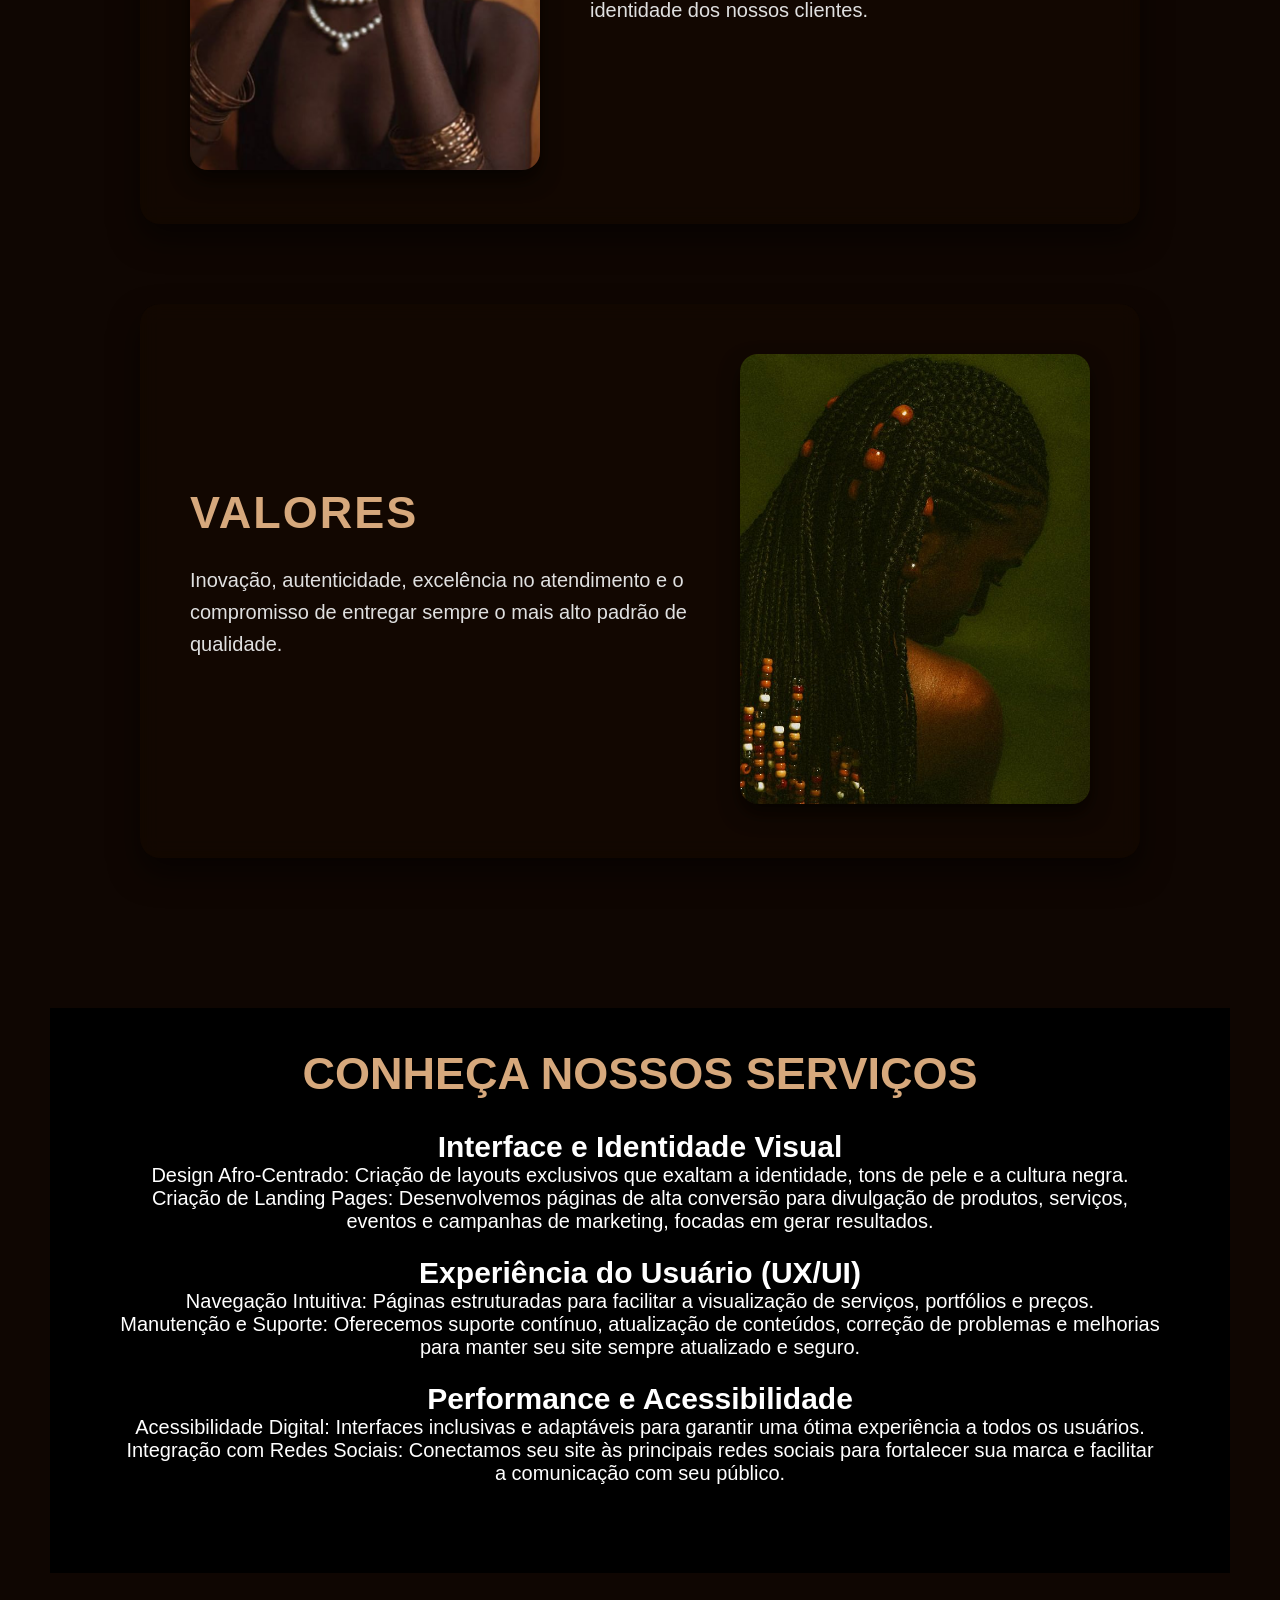
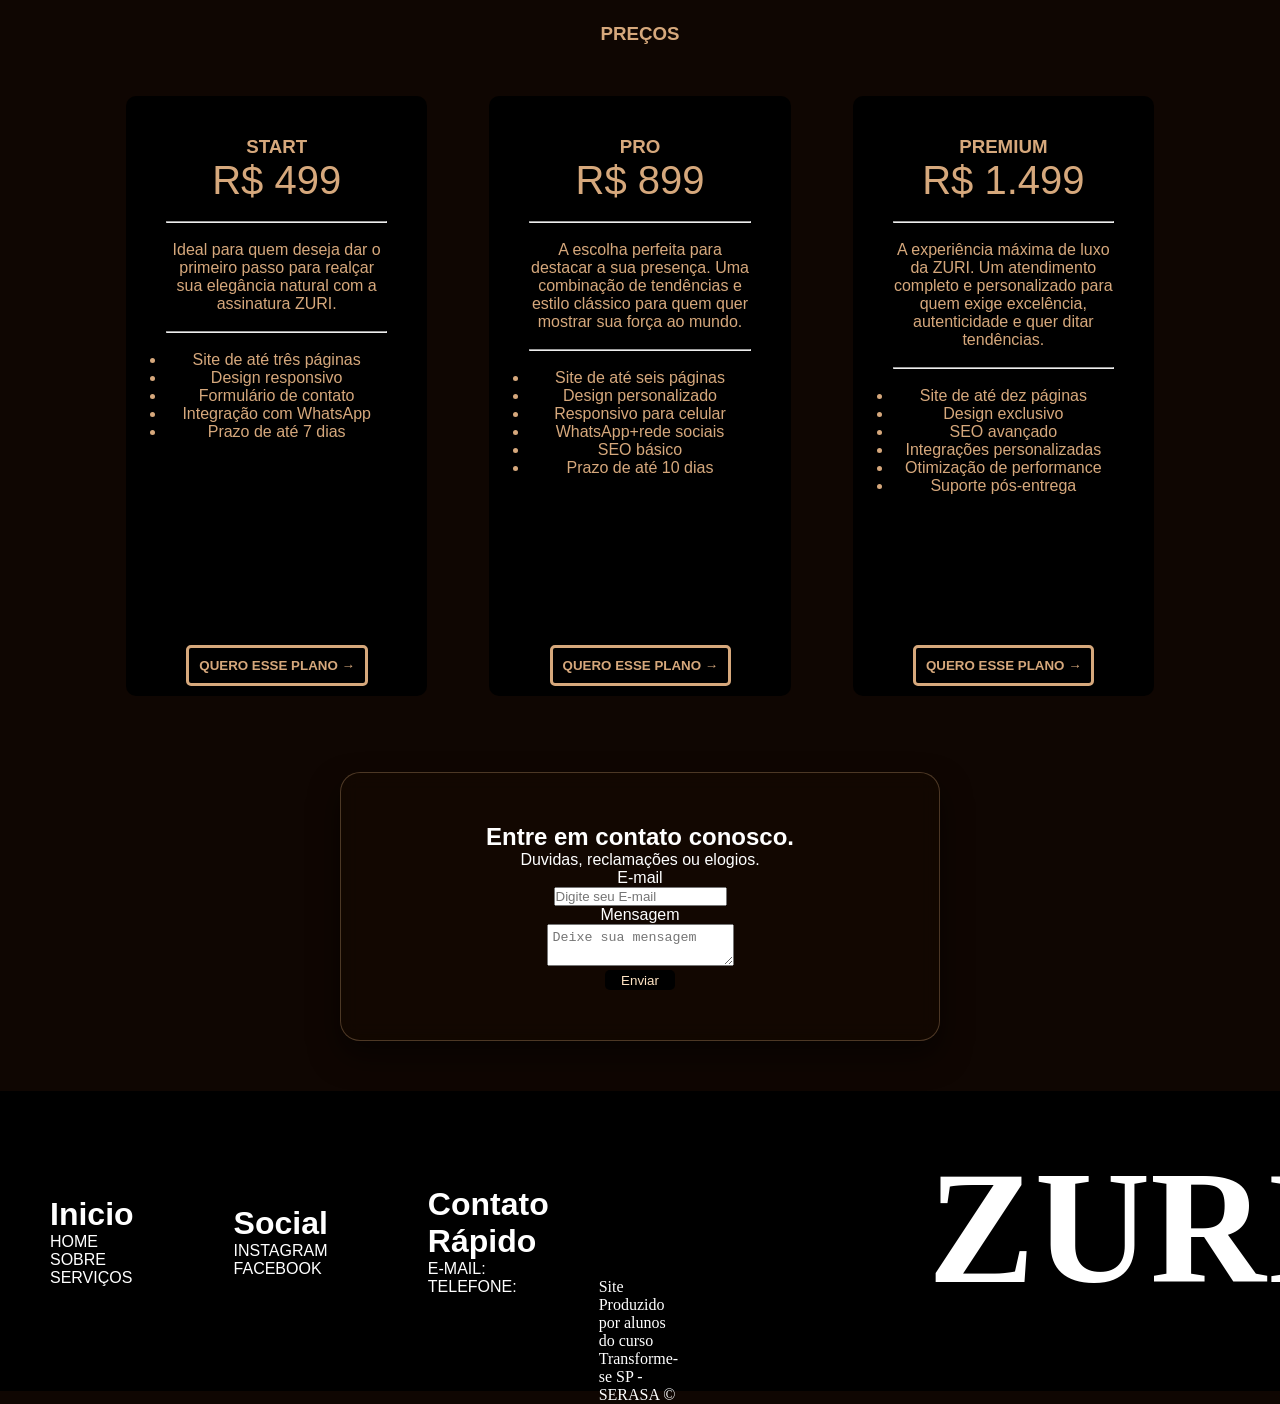
==== commit fdf51a5f: "subindoalt" ====
--- a/zuri.html
+++ b/zuri.html
@@ -33,6 +33,11 @@
             <p>Aqui a sua identidade tem força.</p>
             <br>
         </div>
+
+        <div class="carrossel">
+            <img class="img-carrossel" src="src/download (8).jfif" alt="">
+        </div>
+
     </section>
     <!--Seção Sobre-->
     <section class="Sobre" id="SOBRE">
@@ -97,17 +102,32 @@
                 <div class="descricao1">
                     <h2>Interface e Identidade Visual</h2>
                     <p>Design Afro-Centrado: Criação de layouts exclusivos que exaltam a identidade, tons de pele e a
-                        cultura negra.</p>
+                        cultura negra.
+                        <br>
+                        Criação de Landing Pages:
+                        Desenvolvemos páginas de alta conversão para divulgação de produtos, serviços, eventos e
+                        campanhas de marketing, focadas em gerar resultados.
+                    </p>
                 </div>
 
                 <br>
                 <h2 class="descricao2">Experiência do Usuário (UX/UI)</h2>
                 <p>Navegação Intuitiva: Páginas estruturadas para facilitar a visualização de serviços, portfólios e
-                    preços.</p>
+                    preços.
+
+                    <br>
+
+                    Manutenção e Suporte:
+                    Oferecemos suporte contínuo, atualização de conteúdos, correção de problemas e melhorias para manter
+                    seu site sempre atualizado e seguro.
+                </p>
                 <br>
                 <h2 class="descricao3">Performance e Acessibilidade</h2>
                 <p>Acessibilidade Digital: Interfaces inclusivas e adaptáveis para garantir uma ótima experiência a
                     todos os usuários.</p>
+                Integração com Redes Sociais:
+                Conectamos seu site às principais redes sociais para fortalecer sua marca e facilitar a comunicação com
+                seu público.
             </div>
 
 
@@ -203,12 +223,14 @@
 
             <form class="formulario">
                 <label>E-mail</label>
+                <br>
                 <input class="campo-padrao" type="email" placeholder="Digite seu E-mail">
-
+                <br>
                 <label>Mensagem</label>
-                <textarea class="campo-padrao campo-mensagem" placeholder="Deixe sua mensagem"></textarea>
-
-                <button class="btn-enviar" type="button"></button>
+                <br>
+                <textarea class="campo-mensagem" placeholder="Deixe sua mensagem"></textarea>
+                <br>
+                <button class="btn-enviar" type="button">Enviar</button>
             </form>
 
         </div>
@@ -233,7 +255,18 @@
 
         </div>
 
-
+        <div class="suporte-rodape">
+            <h1>Contato Rápido</h1>
+            <p>E-MAIL: </p>
+            <p>TELEFONE: </p>
+        </div>
+
+
+            <p class="autoria">Site Produzido por alunos do curso Transforme-se SP - SERASA &copy;</p>
+
+            <div class="logo-zuri-rodape">
+                <h1>ZURI</h1>
+            </div>
 
     </footer>
 
--- a/CSS/zuri.css
+++ b/CSS/zuri.css
@@ -10,6 +10,11 @@
     min-height: 100vh;
     position: relative;
     overflow-x: hidden;
+}
+
+.img-carrossel {
+ max-width: 100%;
+ max-width: 100%;
 }
 
 body::before,
@@ -282,15 +287,14 @@
 
 .btnplano {
     margin-top: auto;
-    border-color: rgb(214, 168, 124);
+    border: solid rgb(214, 168, 124);
     background-color: transparent;
-    border-radius: 30px;
+    border-radius: 5px;
     color: rgb(214, 168, 124);
     padding: 10px;
     text-align: center;
     font-weight: bold;
     cursor: pointer;
-
     position: absolute;
     bottom: 10px;
     left: 20%;
@@ -302,25 +306,6 @@
     transition: 0.2s;
 }
 
-.footer {
-    background-color: black;
-    display: flex;
-    align-items: center;
-}
-
-.inicio-rodape {
-
-    padding: 50px;
-    font-family: 'Segoe UI', Tahoma, Geneva, Verdana, sans-serif;
-    gap: 20px;
-}
-
-.suporte-rodape {
-    padding: 50px;
-    font-family: 'Segoe UI', Tahoma, Geneva, Verdana, sans-serif;
-
-
-}
 
 
 .contato-secao {
@@ -329,22 +314,70 @@
     padding: 100px 20px;
 }
 
-.area-contato{
+.area-contato {
+    margin: auto;
     text-align: center;
     font-family: 'Segoe UI', Tahoma, Geneva, Verdana, sans-serif;
     width: 100%;
     max-width: 600px;
     padding: 50px;
     border-radius: 20px;
-
     background: rgba(24, 10, 2, 0.4);
     backdrop-filter: blur(10px);
     border: 1px solid rgba(214, 168, 124, 0.3);
-    box-shadow: 0 15px 30px rgba(0,0,0,0.5);
-}
-
-.area-contato h1 {
-    color: rgb(214, 168, 124);
-    margin-bottom: 10px;
-}
-
+    box-shadow: 0 15px 30px rgba(0, 0, 0, 0.5);
+}
+
+.formulario {
+    margin-top: auto;
+}
+.campo-mensagem {
+    margin-top: auto;
+    padding: 5px;
+}
+
+.btn-enviar {
+    color: bisque;
+    background-color: #000000;
+    border-radius: 5px;
+    width: 70px;
+    height: 20px;
+    padding: 2px;
+    border: none;
+}
+
+.btn-enviar:hover {
+    background-color: rgb(214, 168, 124);
+    color: #000000;
+    transition: 0.2s;
+}
+
+.footer {
+    background-color: black;
+    display: flex;
+    align-items: center;
+    height: 300px;
+    margin-top: 50px;
+}
+
+.inicio-rodape {
+
+    padding: 50px;
+    font-family: 'Segoe UI', Tahoma, Geneva, Verdana, sans-serif;
+    gap: 20px;
+}
+
+.suporte-rodape {
+    padding: 50px;
+    font-family: 'Segoe UI', Tahoma, Geneva, Verdana, sans-serif;
+}
+
+.autoria {
+    margin-top: 200px;
+}
+
+.logo-zuri-rodape {
+    font-size: 80px;
+    margin-bottom: 25px;
+    margin-left: 250px;
+}
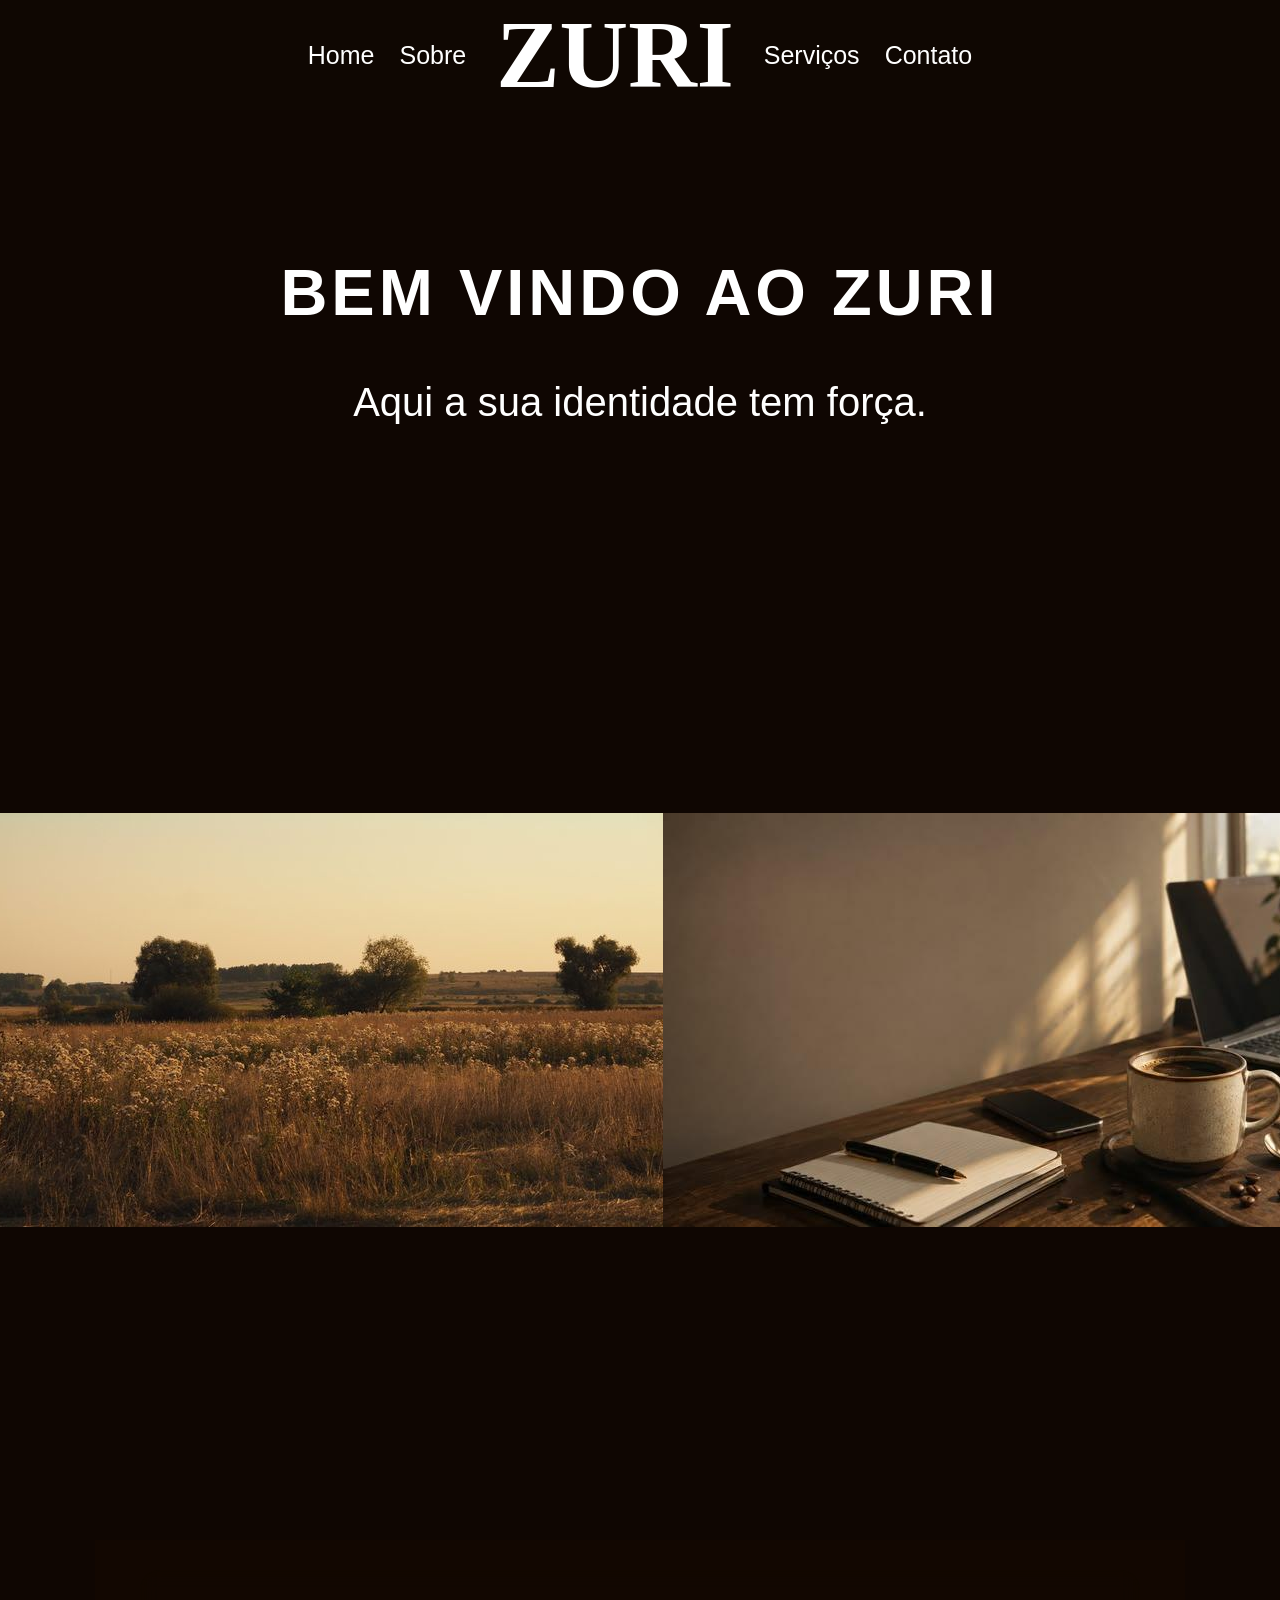
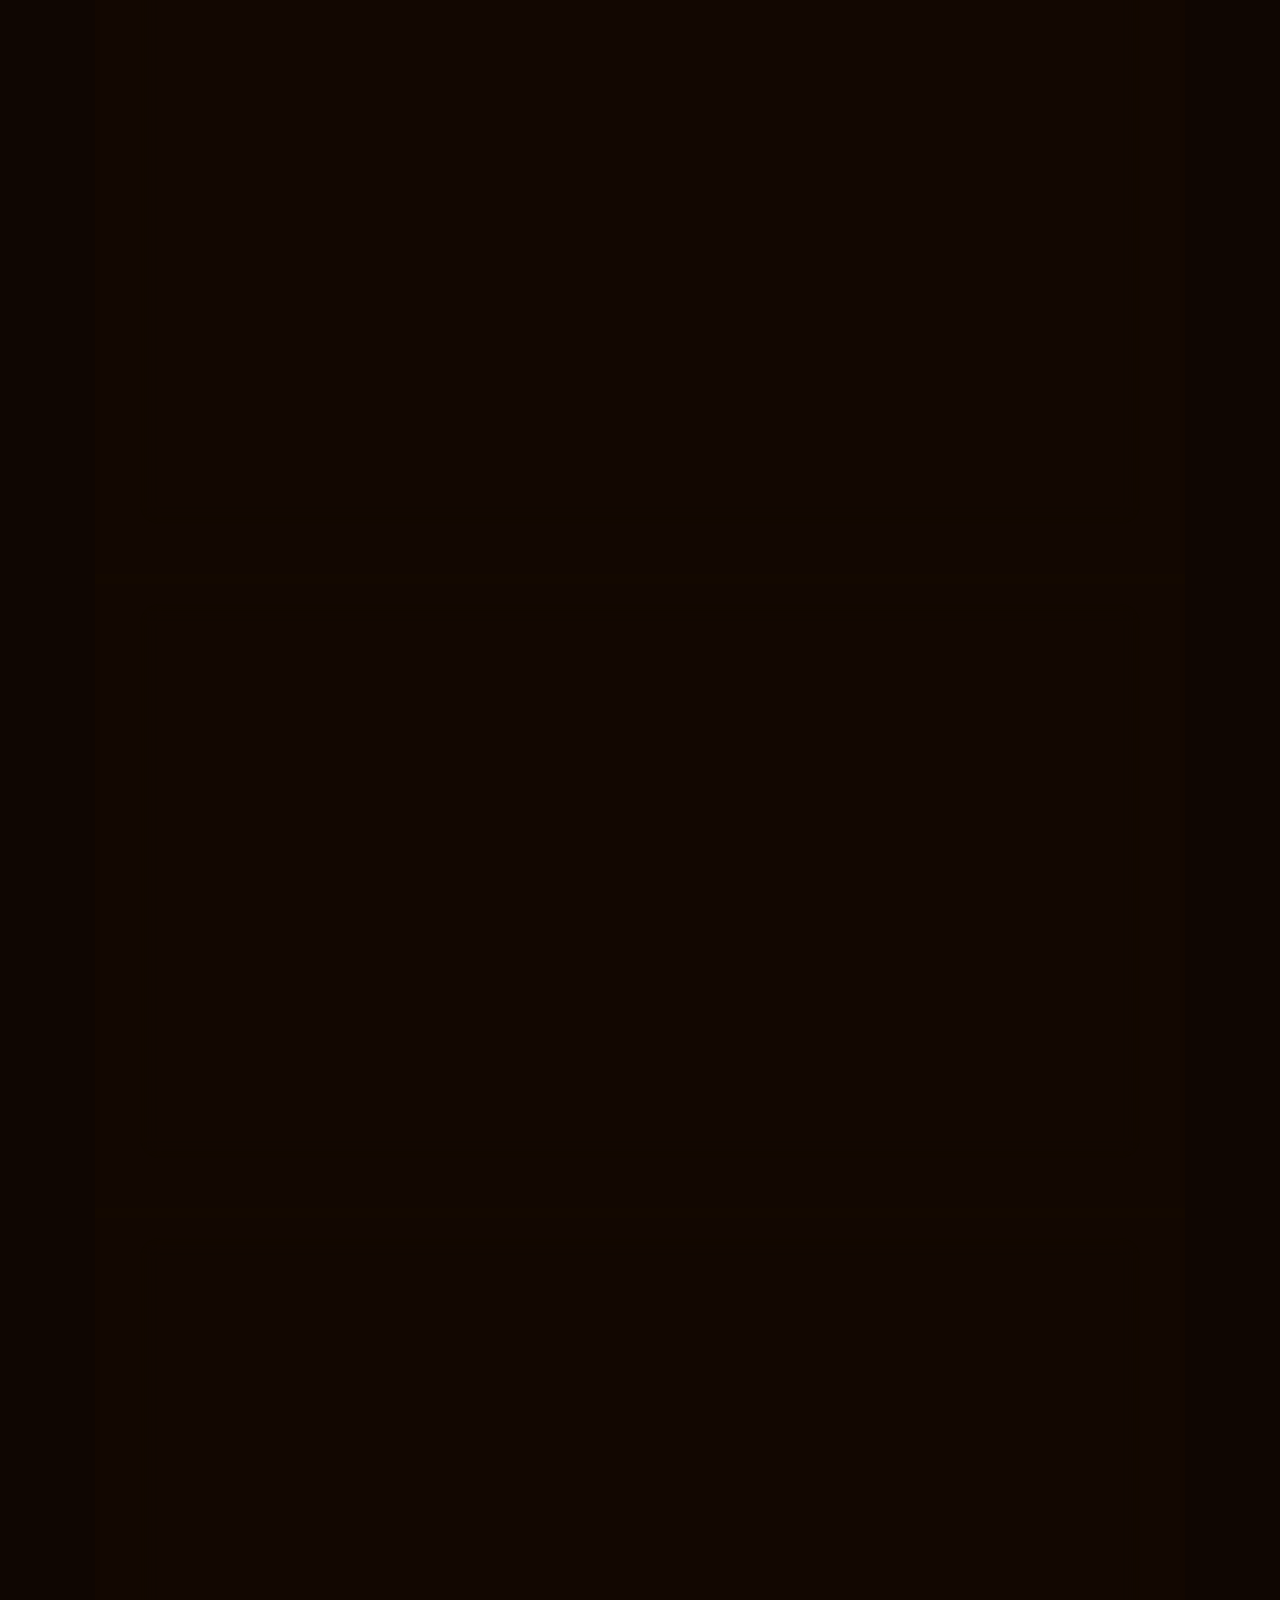
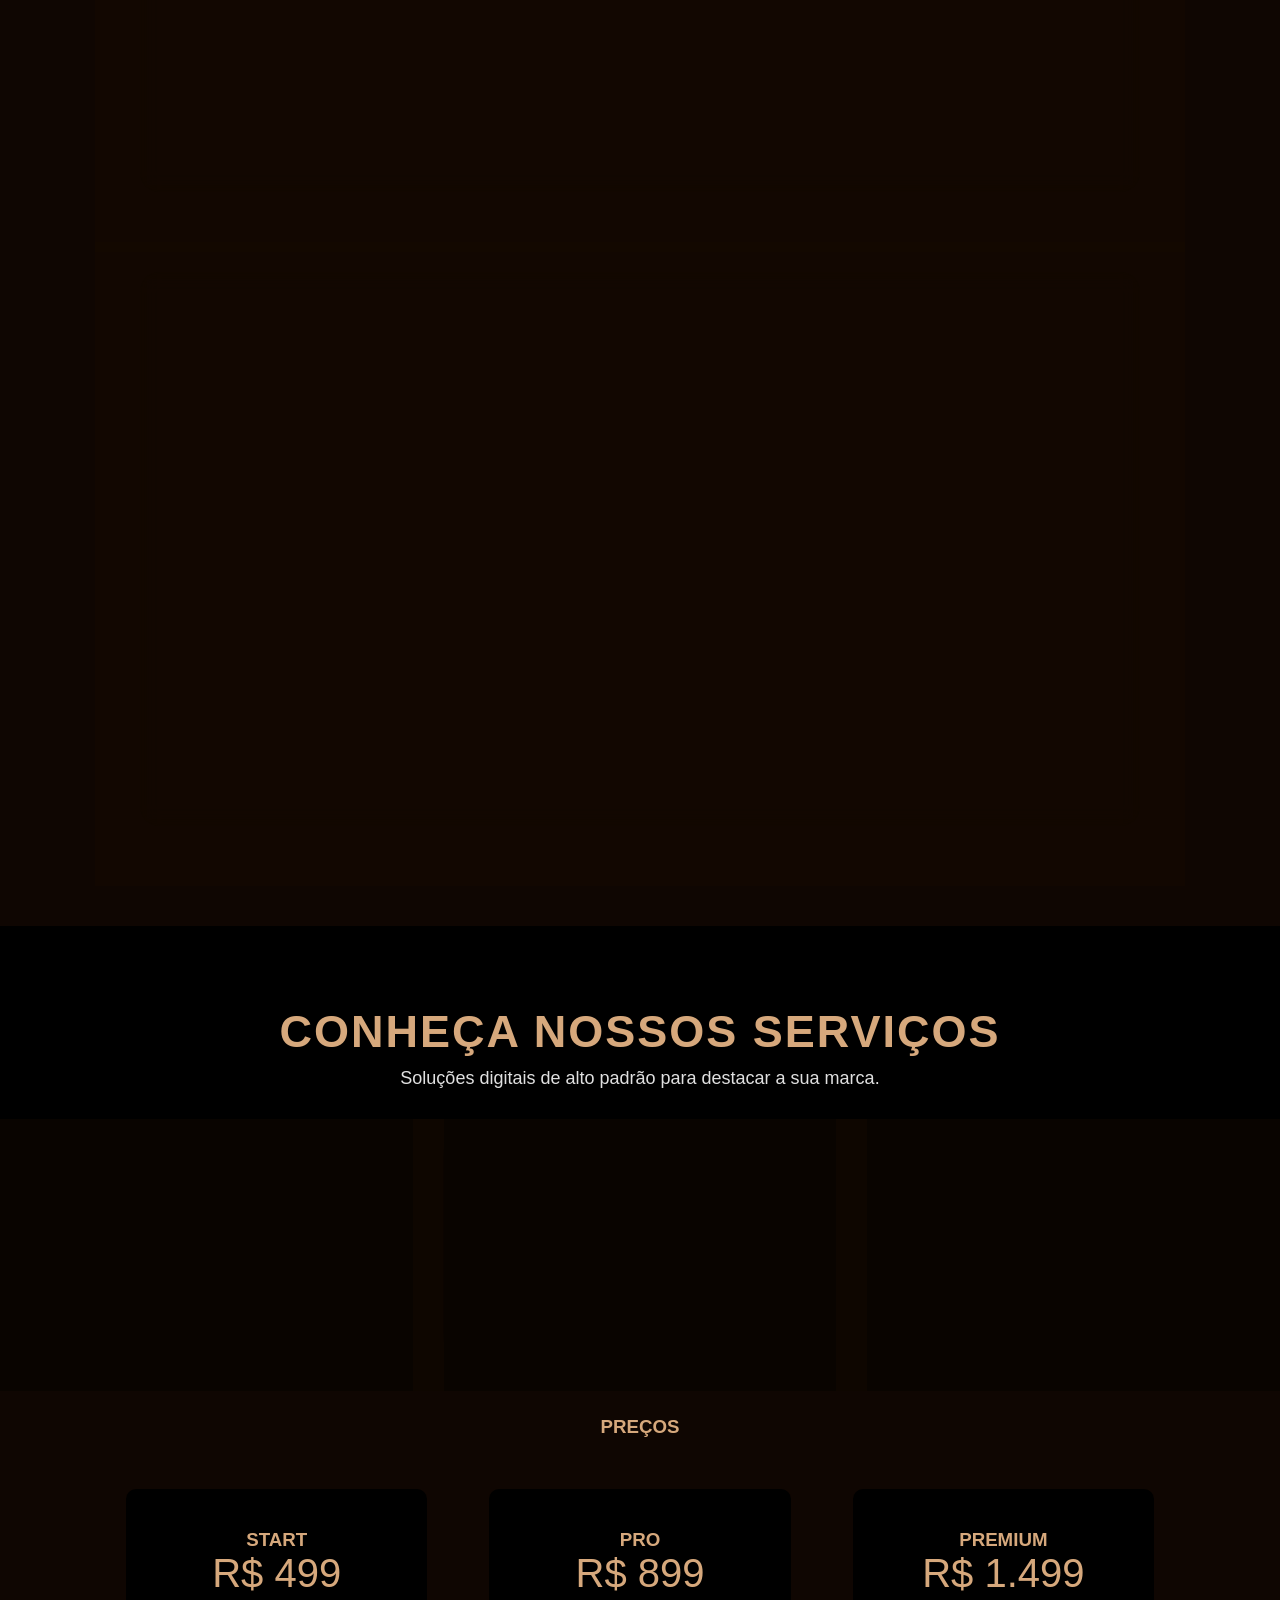
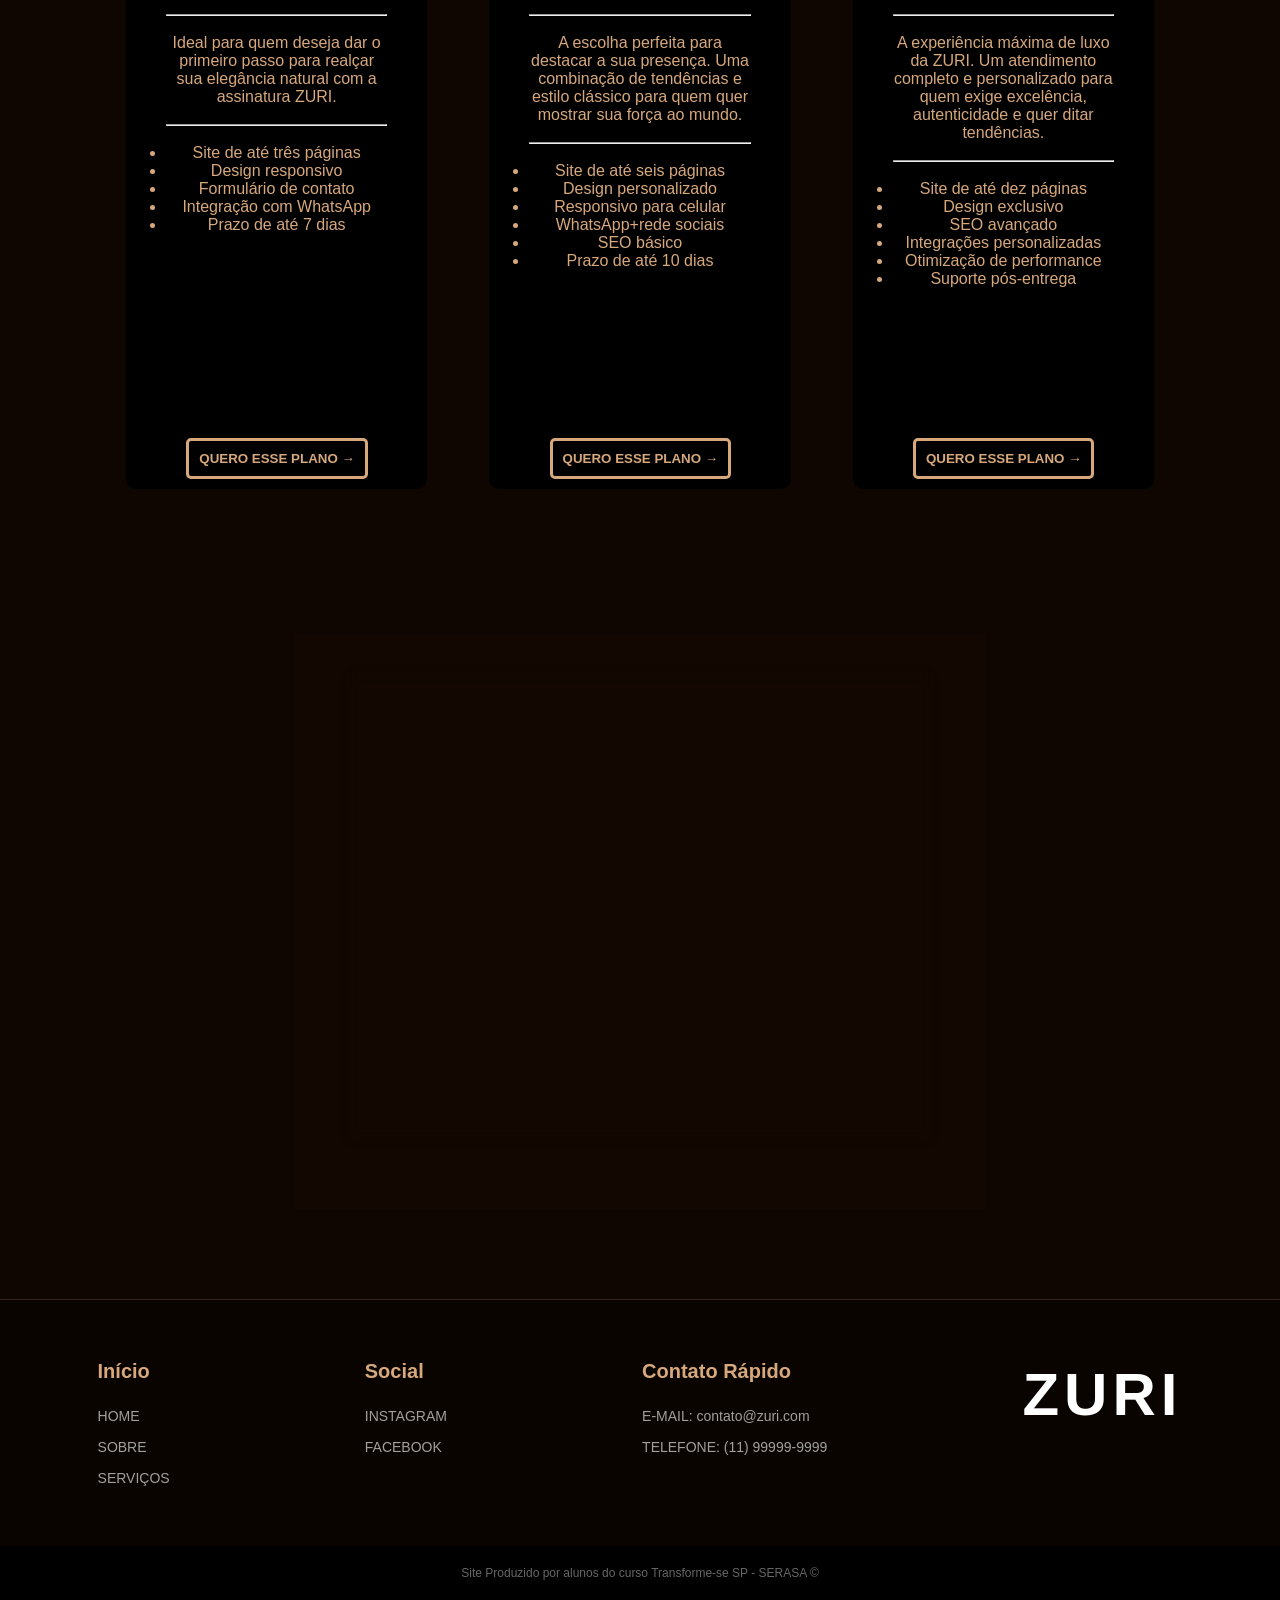
==== commit 25884cbc: "subirmodificacoes" ====
--- a/zuri.html
+++ b/zuri.html
@@ -23,6 +23,12 @@
                 <a href="#CONTATO">Contato</a>
             </nav>
         </div>
+
+
+        <script src="javascript/script.js"></script>
+
+
+
 
     </header>
     <!--Seção Home-->
@@ -34,8 +40,12 @@
             <br>
         </div>
 
-        <div class="carrossel">
-            <img class="img-carrossel" src="src/download (8).jfif" alt="">
+        <div class="container-slider">
+    <button id="prev-button"><img src="images/arrow.png"></button>
+            <div class="container-images">
+                <img src="src/Mídia (1).jpg" alt="">
+                <img src="src/Mídia.jpg" alt="">
+            </div>
         </div>
 
     </section>
@@ -94,47 +104,41 @@
     </section>
     <!--Seção Serviços-->
     <section class="secao-servico" id="SERVIÇOS">
+
         <div class="conteudo-servico">
             <h1 class="titulo-servicos">CONHEÇA NOSSOS SERVIÇOS</h1>
-
-
-            <div class="descricao-servico">
-                <div class="descricao1">
-                    <h2>Interface e Identidade Visual</h2>
-                    <p>Design Afro-Centrado: Criação de layouts exclusivos que exaltam a identidade, tons de pele e a
-                        cultura negra.
-                        <br>
-                        Criação de Landing Pages:
-                        Desenvolvemos páginas de alta conversão para divulgação de produtos, serviços, eventos e
-                        campanhas de marketing, focadas em gerar resultados.
-                    </p>
-                </div>
-
-                <br>
-                <h2 class="descricao2">Experiência do Usuário (UX/UI)</h2>
-                <p>Navegação Intuitiva: Páginas estruturadas para facilitar a visualização de serviços, portfólios e
-                    preços.
-
-                    <br>
-
-                    Manutenção e Suporte:
-                    Oferecemos suporte contínuo, atualização de conteúdos, correção de problemas e melhorias para manter
-                    seu site sempre atualizado e seguro.
-                </p>
-                <br>
-                <h2 class="descricao3">Performance e Acessibilidade</h2>
-                <p>Acessibilidade Digital: Interfaces inclusivas e adaptáveis para garantir uma ótima experiência a
-                    todos os usuários.</p>
-                Integração com Redes Sociais:
-                Conectamos seu site às principais redes sociais para fortalecer sua marca e facilitar a comunicação com
-                seu público.
-            </div>
-
-
-
-            <br>
-
-        </div>
+            <p class="subtitulo-servicos">Soluções digitais de alto padrão para destacar a sua marca.</p>
+
+            <div class="grid-servicos">
+                <!-- Cartão Serviço 1 -->
+                <div class="card-servico">
+                    <h2>01. Interface e Identidade</h2>
+                    <p><strong>Design Afro-Centrado:</strong> Criação de layouts exclusivos que exaltam a identidade,
+                        tons de pele e a cultura negra.</p>
+                    <p><strong>Landing Pages:</strong> Desenvolvemos páginas de alta conversão para produtos e
+                        campanhas, focadas em resultados.</p>
+                </div>
+
+                <!-- Cartão Serviço 2 -->
+                <div class="card-servico">
+                    <h2>02. Experiência (UX/UI)</h2>
+                    <p><strong>Navegação Intuitiva:</strong> Páginas estruturadas para facilitar a visualização de
+                        serviços, portfólios e preços.</p>
+                    <p><strong>Manutenção e Suporte:</strong> Suporte contínuo e atualização de conteúdos para manter
+                        seu site sempre seguro.</p>
+                </div>
+
+                <!-- Cartão Serviço 3 -->
+                <div class="card-servico">
+                    <h2>03. Performance e Acesso</h2>
+                    <p><strong>Acessibilidade Digital:</strong> Interfaces inclusivas e adaptáveis para garantir uma
+                        ótima experiência a todos.</p>
+                    <p><strong>Redes Sociais:</strong> Conectamos seu site às principais redes sociais para facilitar a
+                        comunicação.</p>
+                </div>
+            </div>
+        </div>
+
 
         <section class="precos">
             <h1>PREÇOS</h1>
@@ -216,60 +220,55 @@
 
     </section>
     <!--Seção Contato-->
-    <section id="CONTATO">
+    <section id="CONTATO" class="contato-secao">
         <div class="area-contato">
             <h1>Entre em contato conosco.</h1>
-            <p>Duvidas, reclamações ou elogios.</p>
+            <p>Dúvidas, reclamações ou elogios.</p>
 
             <form class="formulario">
                 <label>E-mail</label>
-                <br>
                 <input class="campo-padrao" type="email" placeholder="Digite seu E-mail">
-                <br>
+
                 <label>Mensagem</label>
-                <br>
-                <textarea class="campo-mensagem" placeholder="Deixe sua mensagem"></textarea>
-                <br>
-                <button class="btn-enviar" type="button">Enviar</button>
+                <!-- Adicionada a classe campo-padrao aqui também para herdar o visual -->
+                <textarea class="campo-padrao campo-mensagem" placeholder="Deixe sua mensagem"></textarea>
+
+                <button class="btn-enviar" type="button">Enviar Mensagem</button>
             </form>
-
-        </div>
-    </section>
-
-
+        </div>
+    </section>
+
+    <!-- Rodapé -->
     <footer class="footer">
-        <div class="inicio-rodape">
-            <h1>Inicio</h1>
-            <a href="#HOME">HOME</a>
-            <br>
-            <a href="#SOBRE">SOBRE</a>
-            <br>
-            <a href="#SERVIÇOS">SERVIÇOS</a>
-
-        </div>
-
-        <div class="suporte-rodape">
-            <h1>Social</h1>
-            <p>INSTAGRAM</p>
-            <p>FACEBOOK</p>
-
-        </div>
-
-        <div class="suporte-rodape">
-            <h1>Contato Rápido</h1>
-            <p>E-MAIL: </p>
-            <p>TELEFONE: </p>
-        </div>
-
-
+        <div class="colunas-rodape">
+            <div class="coluna">
+                <h1>Início</h1>
+                <a href="#HOME">HOME</a>
+                <a href="#SOBRE">SOBRE</a>
+                <a href="#SERVIÇOS">SERVIÇOS</a>
+            </div>
+
+            <div class="coluna">
+                <h1>Social</h1>
+                <a href="#">INSTAGRAM</a>
+                <a href="#">FACEBOOK</a>
+            </div>
+
+            <div class="coluna">
+                <h1>Contato Rápido</h1>
+                <p>E-MAIL: contato@zuri.com</p>
+                <p>TELEFONE: (11) 99999-9999</p>
+            </div>
+
+            <div class="coluna logo-rodape">
+                <h1>ZURI</h1>
+            </div>
+        </div>
+
+        <div class="rodape-inferior">
             <p class="autoria">Site Produzido por alunos do curso Transforme-se SP - SERASA &copy;</p>
-
-            <div class="logo-zuri-rodape">
-                <h1>ZURI</h1>
-            </div>
-
+        </div>
     </footer>
-
 </body>
 
 </html>
--- a/CSS/zuri.css
+++ b/CSS/zuri.css
@@ -12,54 +12,44 @@
     overflow-x: hidden;
 }
 
-.img-carrossel {
- max-width: 100%;
- max-width: 100%;
-}
-
-body::before,
-body::after {
-    content: "";
-    position: fixed;
-    /*fixa o efeito de nevoa na tela, mesmo quando o usuário rolar a página*/
-    width: 60vw;
-    /*tamanho do efeito baseado na largura da tela*/
-    height: 60vw;
-    border-radius: 50%;
-    filter: blur(150px);
-    /*efeito de desfoque*/
-    z-index: -1;
-    animation: movimentoNevoa 20s infinite alternate ease-in-out;
-}
-
-body::before {
-    background-color: rgba(120, 65, 30, 0.4);
-    top: -10%;
-    left: -10%;
-}
-
-body::after {
-    background-color: rgba(80, 40, 15, 0.35);
-    bottom: -10%;
-    right: -10;
-    animation-duration: 25s;
-    animation-delay: -5s;
-}
-
-@keyframes movimentoNevoa {
-    0% {
-        transform: translate(0, 0) scale(1);
-    }
-
-    50% {
-        transform: translate(15%, 20%) scale(1.3);
-    }
-
-    100% {
-        transform: translate(-10%, 15%) scale(0.8);
-    }
-}
-
+.container-slider {
+    display: flex;
+    width: 100%;
+    min-height: 100vh;
+    align-items: center;
+    justify-content: center;
+    gap: 1rem;
+}
+
+.container-images {
+    position: relative;
+    display: flex;
+    align-items: center;
+    justify-content: center;
+    width: 700px;
+}
+
+.slider {
+    position: absolute;
+    width: 100%;
+}
+
+#prev-button, #next-button {
+    width: 30px;
+    height: 30px;
+    border: none;
+    background-color: transparent;
+    cursor: pointer;
+}
+
+#prev-button img, #next-button img {
+    width: 100%;
+    height: 100%;
+}
+
+#prev-button {
+    transform: rotate(180deg);
+}
 
 .navbar {
     background-color: rgb(15, 7, 2);
@@ -202,22 +192,43 @@
 .conteudo-servico {
     font-family: 'Segoe UI', Tahoma, Geneva, Verdana, sans-serif;
     text-align: center;
-    margin: 50px;
+    margin: 0 auto;
     background-color: #000000;
-    padding: 40px;
-
-
-}
-
-.container-servicos {
-    display: flex;
-    font-family: 'Segoe UI', Tahoma, Geneva, Verdana, sans-serif;
-    background: rgba(0, 0, 0, 0.4);
-    display: flex;
-    padding: 10px;
-    gap: 50px;
-    justify-content: space-between;
-    align-items: center;
+    padding: 80px 20px 40px 20px;
+}
+
+.titulo-servicos {
+    color: rgb(214, 168, 124);
+    font-size: 45px;
+    margin-bottom: 10px;
+    letter-spacing: 2px;
+}
+
+.subtitulo-servicos {
+    color: #e0e0e0;
+    font-size: 18px;
+    margin-bottom: 50px;
+}
+
+.grid-servicos {
+    display: flex;
+    justify-content: center;
+    gap: 30px;
+    flex-wrap: wrap;
+    /*os cartões descem ao invés de espremer*/
+}
+
+.card-servico {
+    background: rgba(24, 10, 2, 0.4);
+    /*Efeito vidro idêntico ao Sobre e Contato*/
+    backdrop-filter: blur(10px);
+    border: 1px solid rgba(214, 168, 124, 0.2);
+    border-radius: 15px;
+    padding: 40px 30px;
+    flex: 1; /* Força os 3 a terem a mesma largura */
+    min-width: 300px;
+    text-align: left;
+    box-shadow: 0 10px 20px rgba(0, 0, 0, 0.5);
 }
 
 .capa-servicos {
@@ -329,55 +340,109 @@
 }
 
 .formulario {
-    margin-top: auto;
-}
+    display: flex;
+    flex-direction: column;
+    text-align: left;
+    gap: 10px;
+    margin-top: 30px;
+}
+
+.formulario label {
+    color: rgb(214, 168, );
+    font-weight: bold;
+}
+
+.campo-padrao {
+    width: 100%;
+    padding: 15px;
+    border-radius: 10px;
+    background-color: rgba(0, 0, 0, 0.6);
+    border: 1px solid rgba(214, 168, 124, 0.5);
+    color: white;
+    font-family: inherit;
+    outline: none;
+    transition: 0.3s;
+
+}
+
 .campo-mensagem {
-    margin-top: auto;
-    padding: 5px;
+    height: 120px;
+    resize: none;
+    /* Impede o utilizador de deformar a caixa */
 }
 
 .btn-enviar {
-    color: bisque;
+    margin-top: 15px;
+    color: #000000;
+    background-color: rgb(214, 168, 124);
+    border-radius: 10px;
+    padding: 15px;
+    border: none;
+    font-weight: bold;
+    font-size: 16px;
+    cursor: pointer;
+    transition: 0.3s;
+}
+
+.btn-enviar:hover {
+    background-color: transparent;
+    color: rgb(214, 168, 124);
+    border: 1px solid rgb(214, 168, 124);
+}
+
+.footer {
+    background-color: rgb(10, 4, 1);
+    display: flex;
+    flex-direction: column;
+    margin-top: 50px;
+    border-top: 1px solid rgba(214, 168, 124, 0.2);
+}
+
+.colunas-rodape {
+    display: flex;
+    justify-content: space-around;
+    flex-wrap: wrap;
+    padding: 60px 20px;
+    gap: 40px;
+}
+
+.card-servico p {
+    color: #d0d0d0;
+    font-size: 15px;
+}
+
+.coluna {
+    display: flex;
+    flex-direction: column;
+    gap: 15px;
+    font-family: 'Segoe UI', Tahoma, Geneva, Verdana, sans-serif;
+}
+
+.coluna h1 {
+    color: rgb(214, 168, 124);
+    font-size: 20px;
+    margin-bottom: 10px;
+}
+
+.coluna a,
+.coluna p {
+    color: #a0a0a0;
+    font-size: 14px;
+    transition: 0.3s;
+}
+
+
+.logo-rodape h1 {
+    font-size: 60px;
+    color: white;
+    letter-spacing: 5px;
+}
+
+.rodape-inferior {
+    text-align: center;
     background-color: #000000;
-    border-radius: 5px;
-    width: 70px;
-    height: 20px;
-    padding: 2px;
-    border: none;
-}
-
-.btn-enviar:hover {
-    background-color: rgb(214, 168, 124);
-    color: #000000;
-    transition: 0.2s;
-}
-
-.footer {
-    background-color: black;
-    display: flex;
-    align-items: center;
-    height: 300px;
-    margin-top: 50px;
-}
-
-.inicio-rodape {
-
-    padding: 50px;
-    font-family: 'Segoe UI', Tahoma, Geneva, Verdana, sans-serif;
-    gap: 20px;
-}
-
-.suporte-rodape {
-    padding: 50px;
-    font-family: 'Segoe UI', Tahoma, Geneva, Verdana, sans-serif;
-}
-
-.autoria {
-    margin-top: 200px;
-}
-
-.logo-zuri-rodape {
-    font-size: 80px;
-    margin-bottom: 25px;
-    margin-left: 250px;
+    padding: 20px;
+    font-family: 'Segoe UI', Tahoma, Geneva, Verdana, sans-serif;
+    font-size: 12px;
+    color: #666;
 }
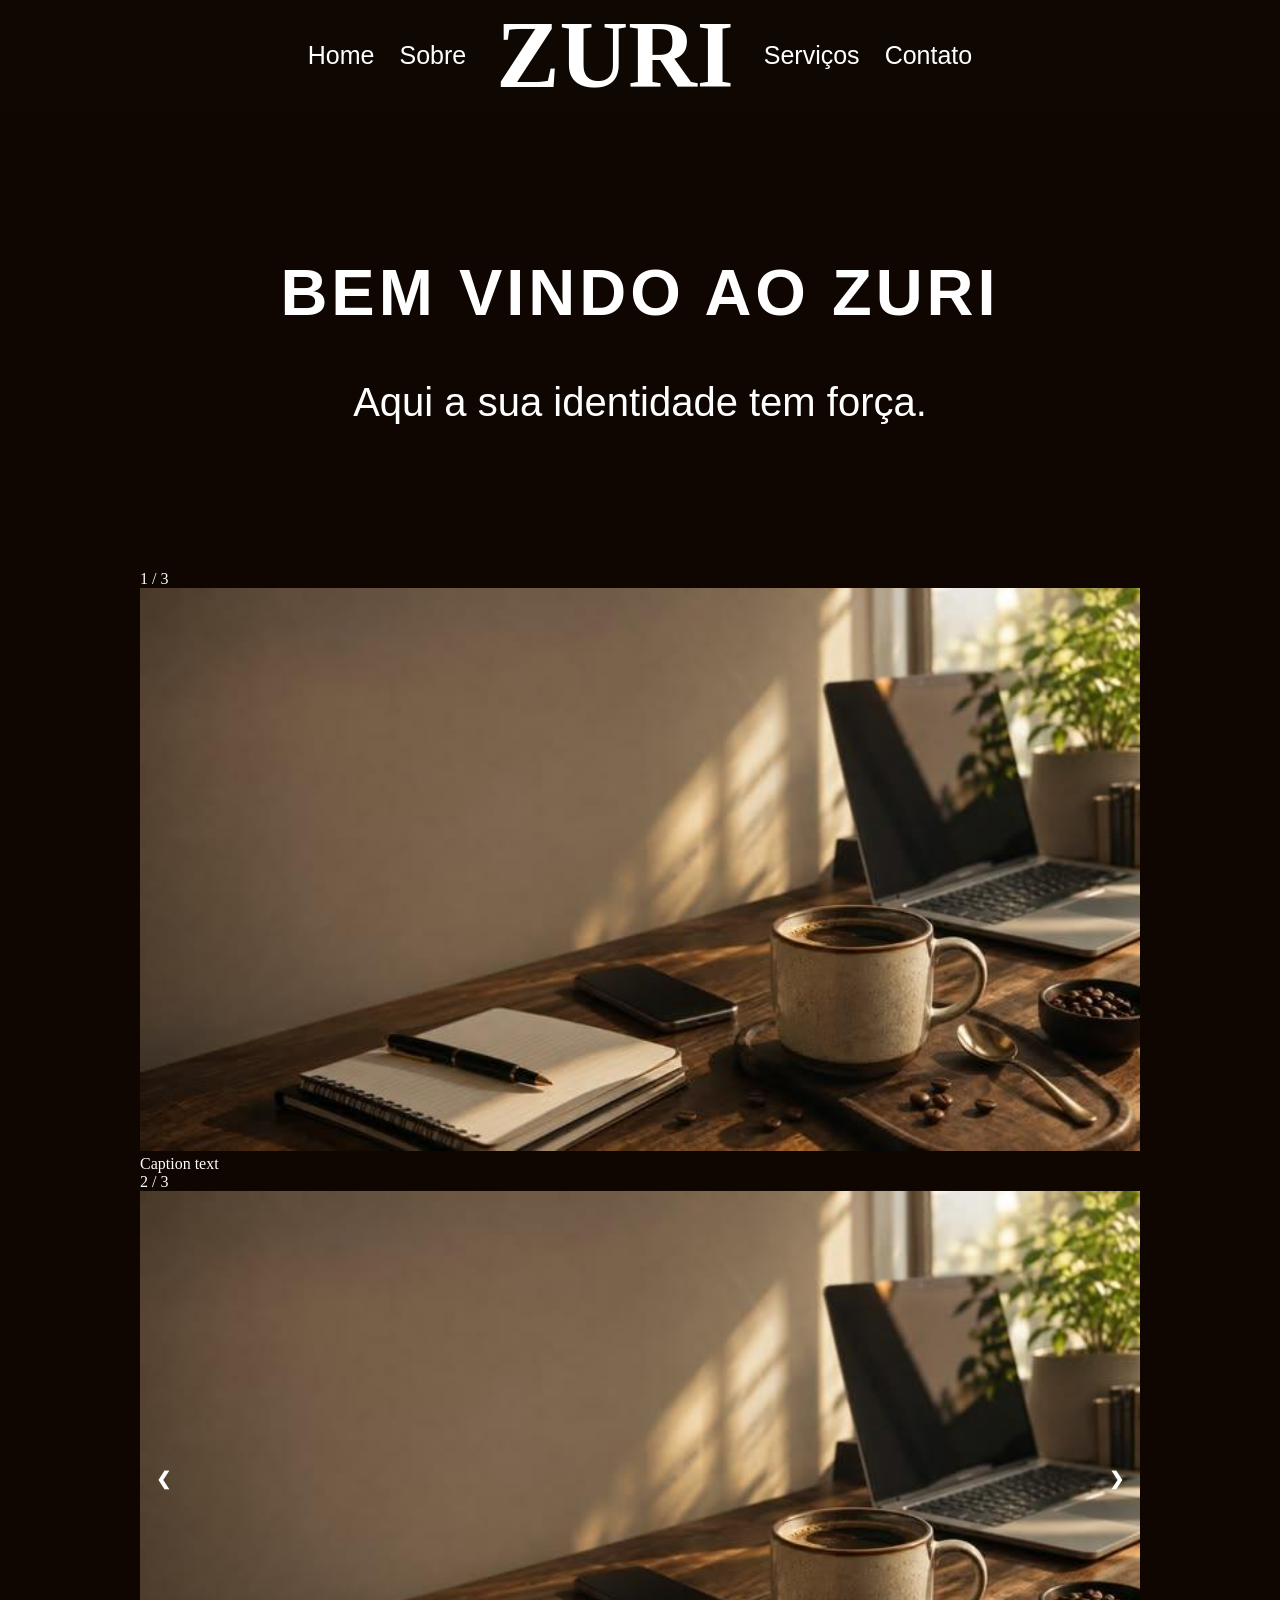
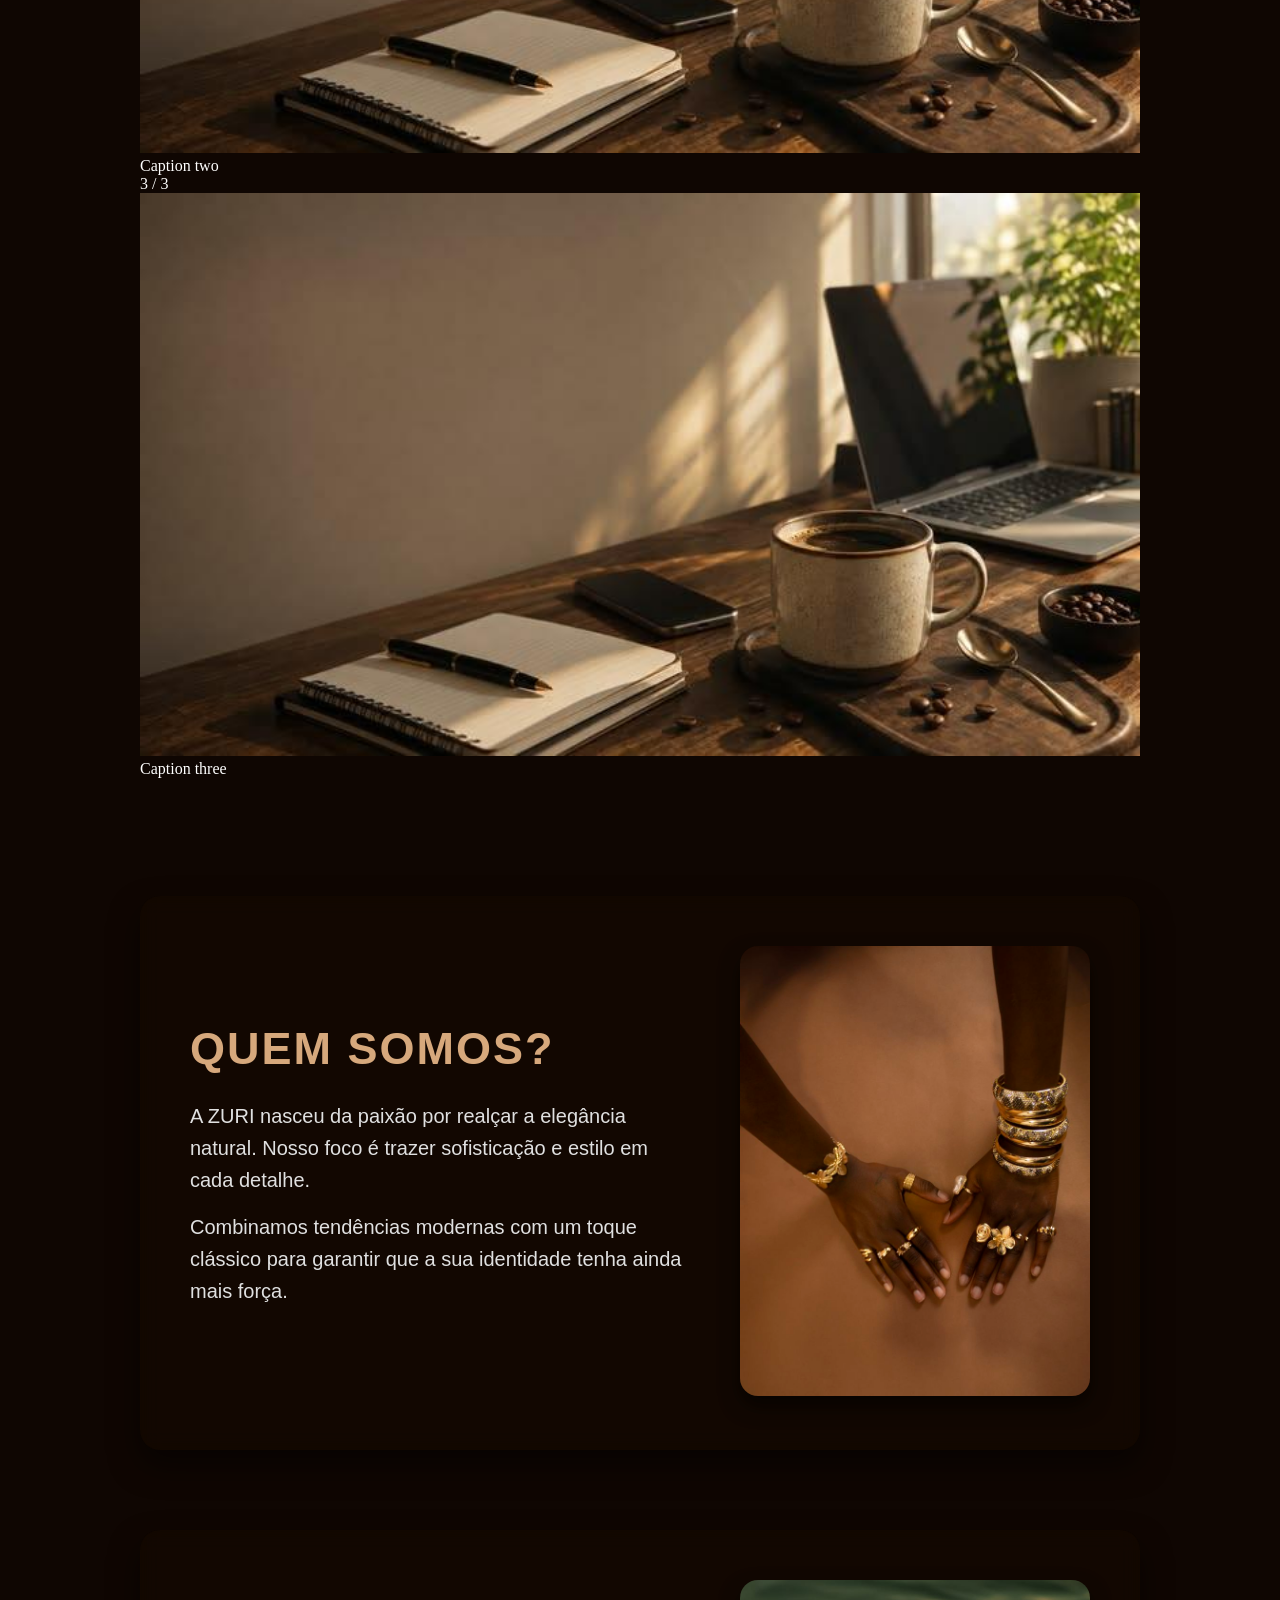
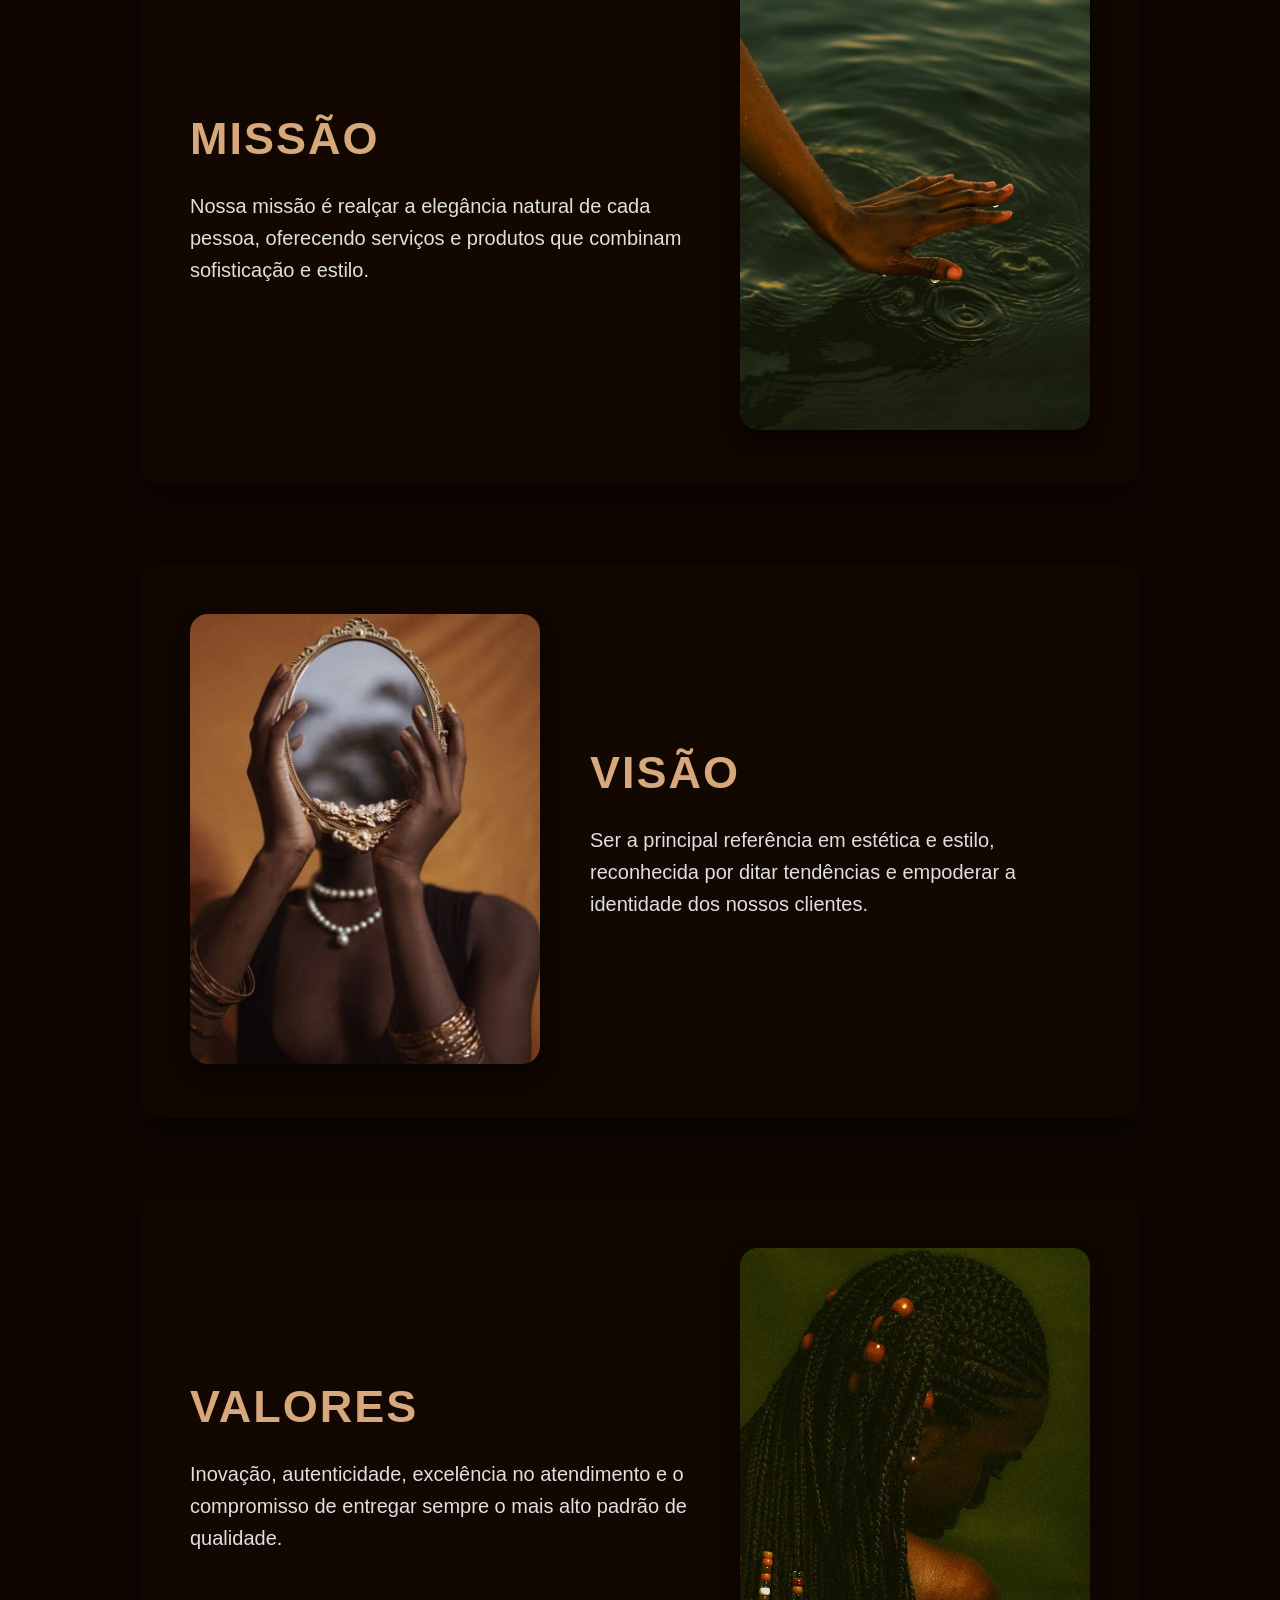
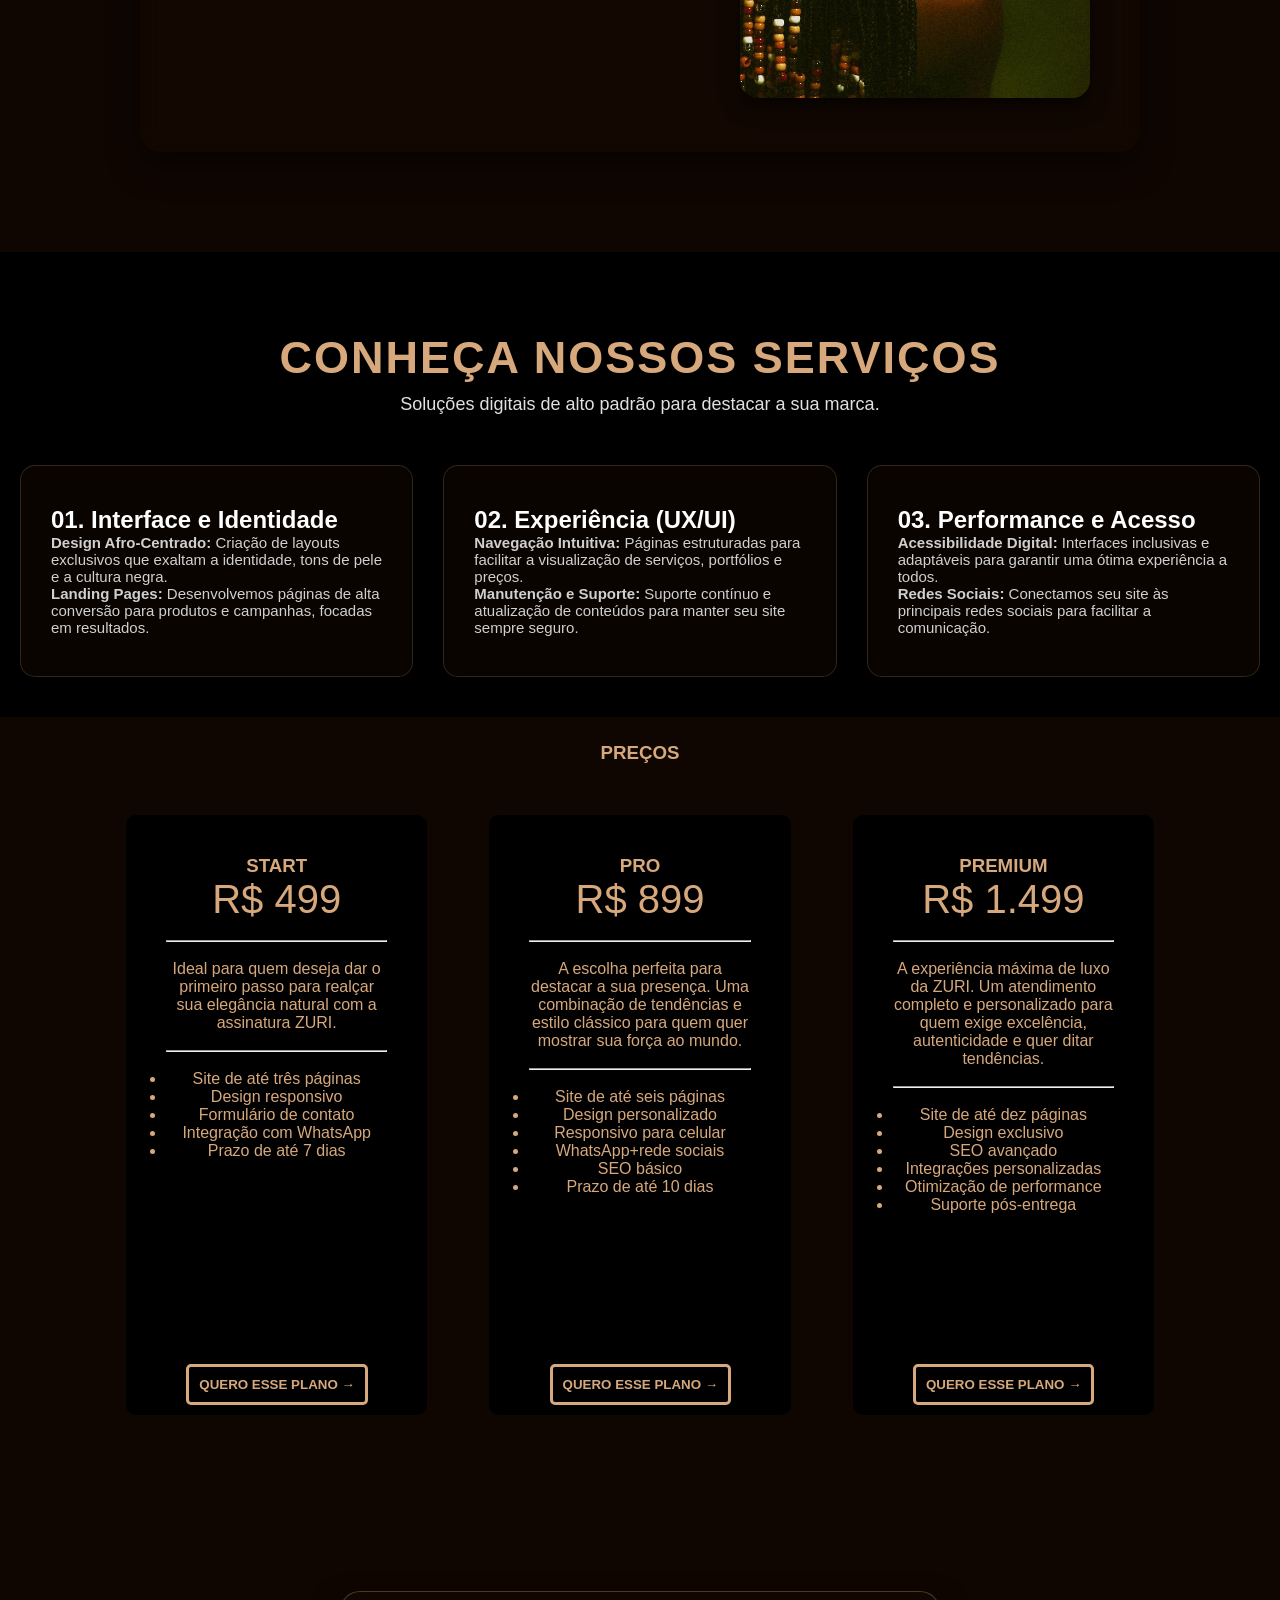
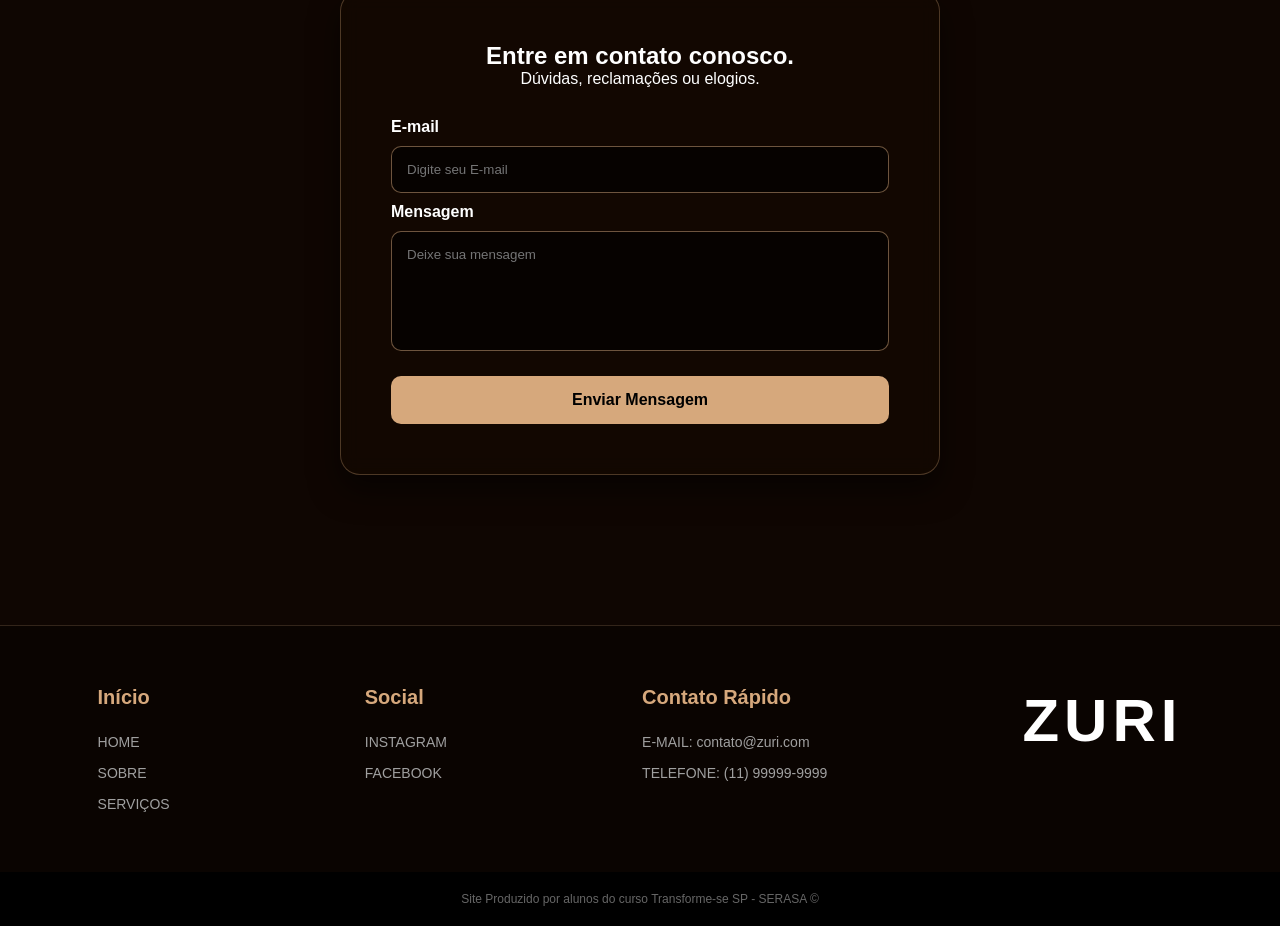
==== commit c4c357f8: "carrossel" ====
--- a/zuri.html
+++ b/zuri.html
@@ -40,12 +40,39 @@
             <br>
         </div>
 
-        <div class="container-slider">
-    <button id="prev-button"><img src="images/arrow.png"></button>
-            <div class="container-images">
-                <img src="src/Mídia (1).jpg" alt="">
-                <img src="src/Mídia.jpg" alt="">
-            </div>
+        <div class="slideshow-container">
+            <div class="mySlidesfade">
+                <div class="numbertext">1 / 3</div>
+                <img src="src/Mídia (1).jfif" alt="" style="width: 100%">
+                <div class="text">Caption text</div>
+            </div>
+
+
+            <div class="mySlidesfade">
+                <div class="numbertext">2 / 3</div>
+                <img src="src/Mídia (1).jfif" alt="" style="width: 100%">
+                <div class="text">Caption two</div>
+            </div>
+
+
+            <div class="mySlidesfade">
+                <div class="numbertext">3 / 3</div>
+                <img src="src/Mídia (1).jfif" alt="" style="width: 100%">
+                <div class="text">Caption three</div>
+            </div>
+
+            <a class="prev" onclick="plusSlides(-1)">&#10094;</a>
+            <a class="next" onclick="plusSlides(1)">&#10095;</a>
+
+        </div>
+
+        <br>
+        <div style="text-align: center;">
+            <span class="dot" onclick="currentSlide(1)"></span>
+            <span class="dot" onclick="currentSlide(2)"></span>
+            <span class="dot" onclick="currentSlide(3)"></span>
+        </div>
+
         </div>
 
     </section>
--- a/CSS/zuri.css
+++ b/CSS/zuri.css
@@ -12,44 +12,7 @@
     overflow-x: hidden;
 }
 
-.container-slider {
-    display: flex;
-    width: 100%;
-    min-height: 100vh;
-    align-items: center;
-    justify-content: center;
-    gap: 1rem;
-}
-
-.container-images {
-    position: relative;
-    display: flex;
-    align-items: center;
-    justify-content: center;
-    width: 700px;
-}
-
-.slider {
-    position: absolute;
-    width: 100%;
-}
-
-#prev-button, #next-button {
-    width: 30px;
-    height: 30px;
-    border: none;
-    background-color: transparent;
-    cursor: pointer;
-}
-
-#prev-button img, #next-button img {
-    width: 100%;
-    height: 100%;
-}
-
-#prev-button {
-    transform: rotate(180deg);
-}
+
 
 .navbar {
     background-color: rgb(15, 7, 2);
@@ -445,4 +408,36 @@
     font-family: 'Segoe UI', Tahoma, Geneva, Verdana, sans-serif;
     font-size: 12px;
     color: #666;
-}+}
+
+.slideshow-container {
+    max-width: 1000px;
+    position: relative;
+    margin: auto;
+}
+
+.mySlides {
+    display: none;
+}
+
+.prev, .next {
+cursor: pointer;
+position: absolute;
+top: 50%;
+width: auto;
+margin-top: -22px;
+padding: 16px;
+color: white;
+font-weight: bold;
+font-size: 18px;
+transition: 0.6s ease;
+border-radius: 0 3px 3px 0;
+user-select: none;
+}
+
+.next {
+    right: 0;
+    border-radius: 3px 0 0 3px;
+}
+
+.prev:hover
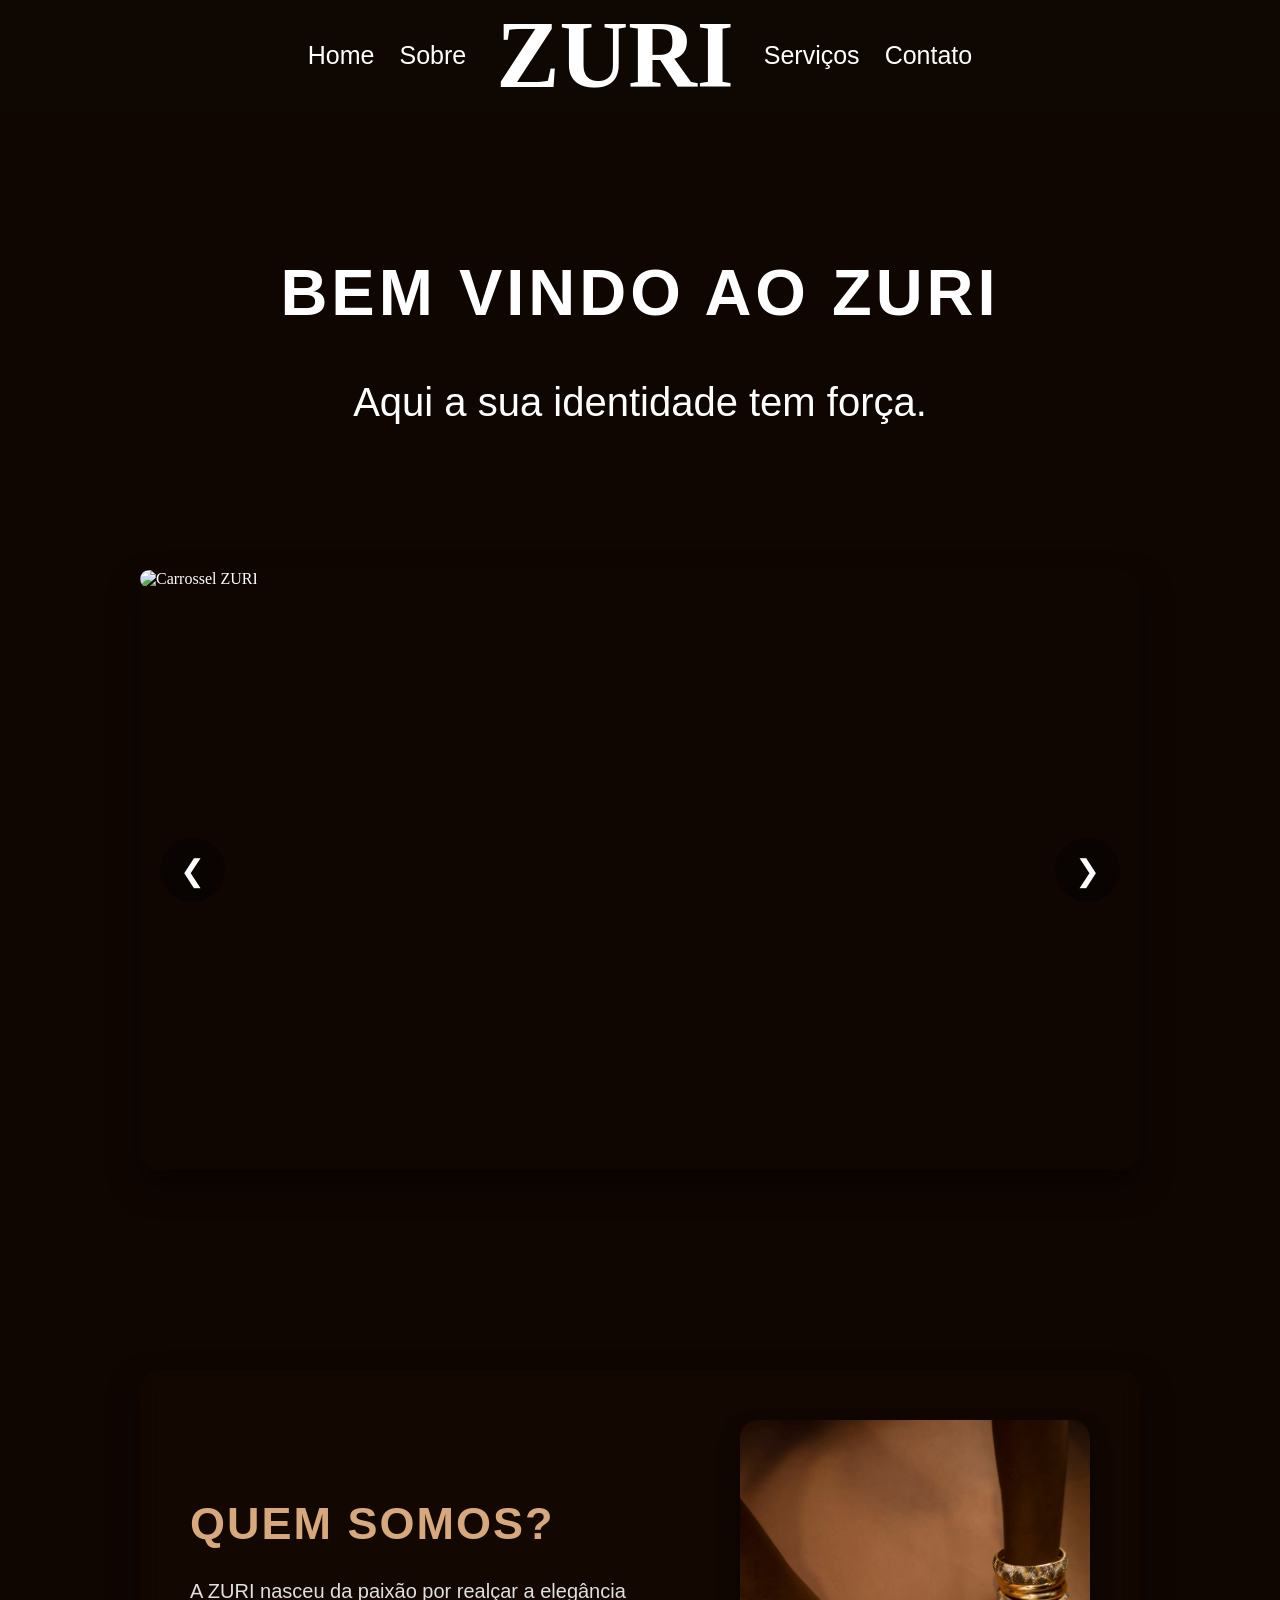
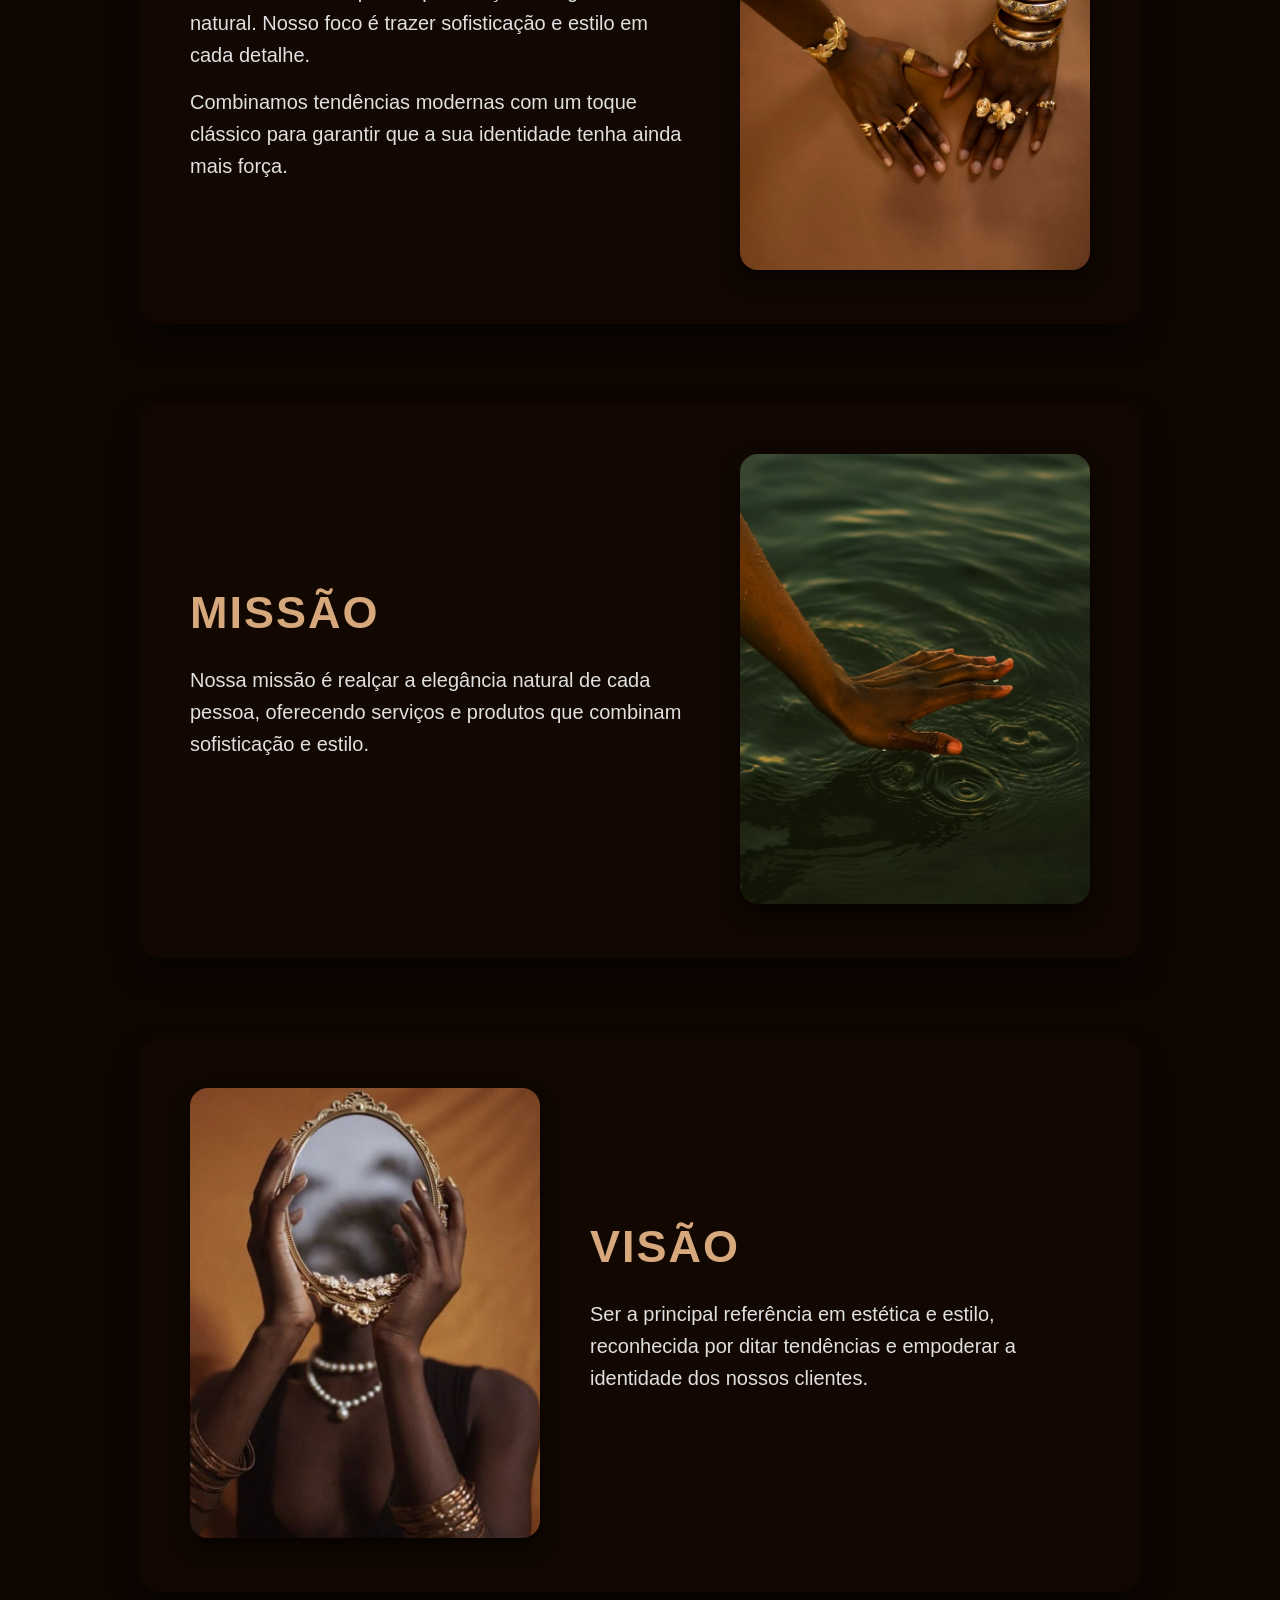
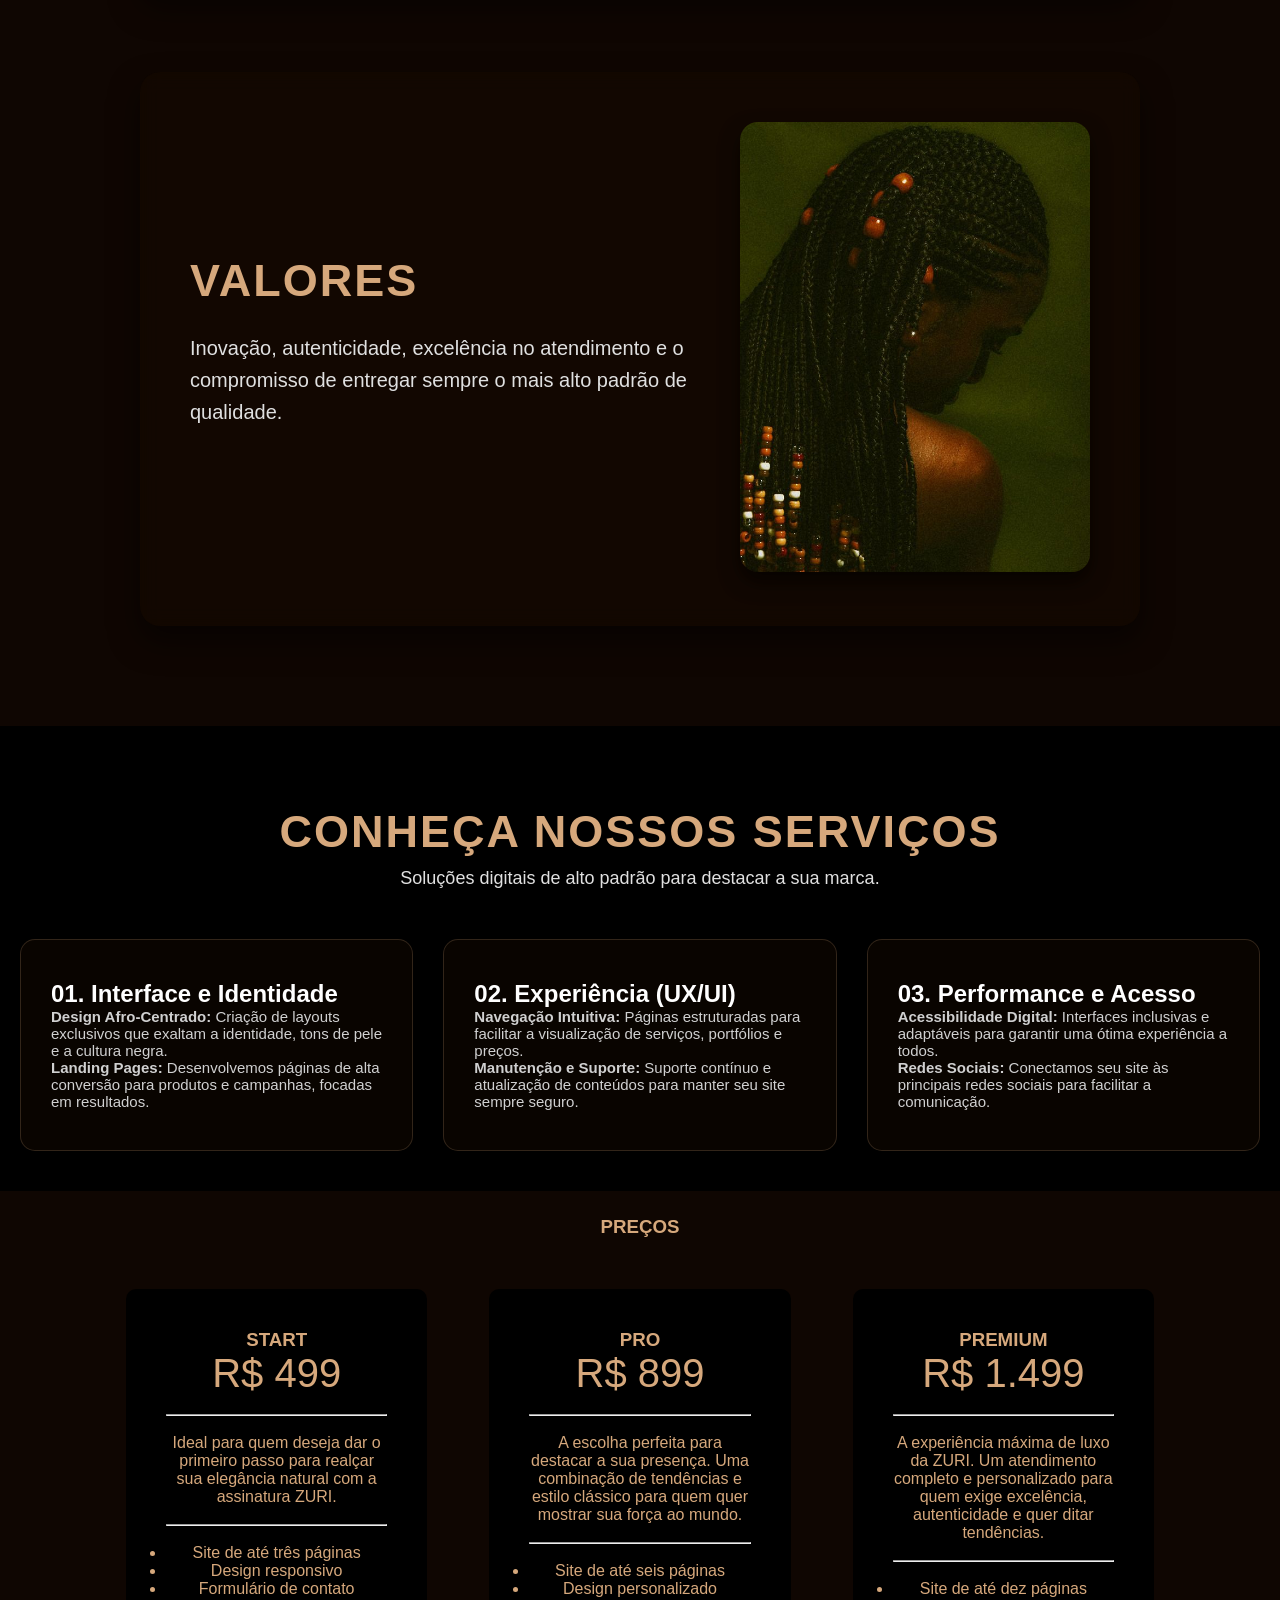
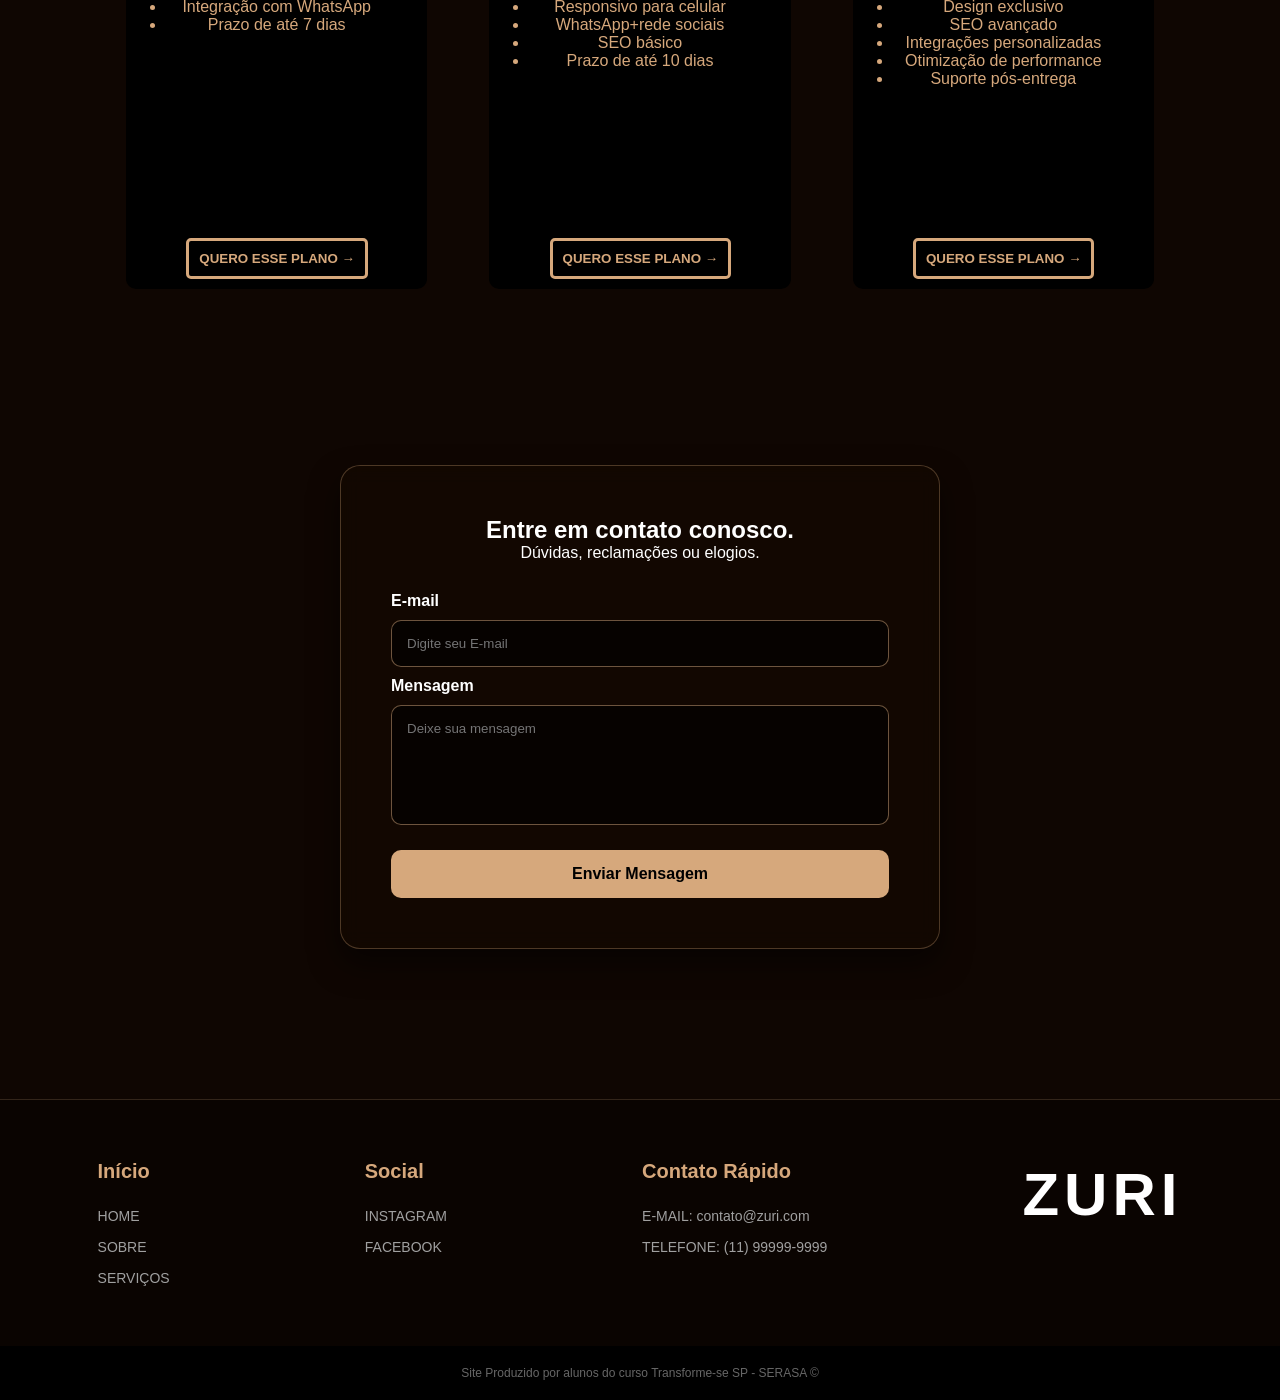
==== commit ecdac54d: "carrossel" ====
--- a/zuri.html
+++ b/zuri.html
@@ -32,7 +32,7 @@
 
     </header>
     <!--Seção Home-->
-    <section>
+   <section>
         <div class="home" id="HOME">
             <br>
             <h1>Bem Vindo ao ZURI</h1>
@@ -40,40 +40,15 @@
             <br>
         </div>
 
-        <div class="slideshow-container">
-            <div class="mySlidesfade">
-                <div class="numbertext">1 / 3</div>
-                <img src="src/Mídia (1).jfif" alt="" style="width: 100%">
-                <div class="text">Caption text</div>
-            </div>
-
-
-            <div class="mySlidesfade">
-                <div class="numbertext">2 / 3</div>
-                <img src="src/Mídia (1).jfif" alt="" style="width: 100%">
-                <div class="text">Caption two</div>
-            </div>
-
-
-            <div class="mySlidesfade">
-                <div class="numbertext">3 / 3</div>
-                <img src="src/Mídia (1).jfif" alt="" style="width: 100%">
-                <div class="text">Caption three</div>
-            </div>
-
-            <a class="prev" onclick="plusSlides(-1)">&#10094;</a>
-            <a class="next" onclick="plusSlides(1)">&#10095;</a>
-
-        </div>
-
-        <br>
-        <div style="text-align: center;">
-            <span class="dot" onclick="currentSlide(1)"></span>
-            <span class="dot" onclick="currentSlide(2)"></span>
-            <span class="dot" onclick="currentSlide(3)"></span>
-        </div>
-
-        </div>
+        <!-- Estrutura do Carrossel ensinada pelo professor -->
+        <div class="carrossel">
+            <img src="src/foto1.jpg" alt="Carrossel ZURI" id="imagem">
+          
+            <button id="anterior">&#10094;</button>
+            <button id="proximo">&#10095;</button>
+        </div>
+    </section>
+
 
     </section>
     <!--Seção Sobre-->
--- a/CSS/zuri.css
+++ b/CSS/zuri.css
@@ -12,8 +12,49 @@
     overflow-x: hidden;
 }
 
-
-
+/* O quadro do porta-retratos */
+.carrossel {
+    width: 100%;
+    max-width: 1000px; /* Alinha com os 1000px da sua Navbar e da seção Sobre */
+    height: 600px;     /* Altura ensinada pelo professor */
+    margin: 0 auto 100px auto; /* Centraliza na tela e dá um espaço em baixo */
+    position: relative; /* Essencial para os botões saberem onde flutuar */
+    border-radius: 20px;
+    box-shadow: 0 15px 30px rgba(0, 0, 0, 0.5); /* Sombra de luxo */
+}
+
+/* A fotografia em si */
+.carrossel img {
+    width: 100%;
+    height: 100%;
+    object-fit: cover; /* Evita que as fotos dos modelos fiquem esticadas ou achatadas */
+    border-radius: 20px; /* Arredonda as pontas da foto também */
+}
+
+/* Os botões invisíveis até passar o mouse */
+.carrossel button {
+    position: absolute;
+    top: 50%;
+    transform: translateY(-50%); /* Centraliza os botões verticalmente com perfeição */
+    padding: 15px 20px;
+    font-size: 30px;
+    border: none;
+    cursor: pointer;
+    background-color: rgba(0, 0, 0, 0.4); /* Fundo preto semi-transparente do professor */
+    color: white;
+    border-radius: 50%; /* Deixa os botões redondos */
+    transition: 0.3s;
+}
+
+/* Onde eles ficam encostados */
+#anterior { left: 20px; }
+#proximo { right: 20px; }
+
+/* Efeito ao passar o mouse com as cores do ZURI */
+.carrossel button:hover {
+    background-color: rgb(214, 168, 124);
+    color: black;
+}
 .navbar {
     background-color: rgb(15, 7, 2);
     color: white;
@@ -188,7 +229,8 @@
     border: 1px solid rgba(214, 168, 124, 0.2);
     border-radius: 15px;
     padding: 40px 30px;
-    flex: 1; /* Força os 3 a terem a mesma largura */
+    flex: 1;
+    /* Força os 3 a terem a mesma largura */
     min-width: 300px;
     text-align: left;
     box-shadow: 0 10px 20px rgba(0, 0, 0, 0.5);
@@ -410,34 +452,3 @@
     color: #666;
 }
 
-.slideshow-container {
-    max-width: 1000px;
-    position: relative;
-    margin: auto;
-}
-
-.mySlides {
-    display: none;
-}
-
-.prev, .next {
-cursor: pointer;
-position: absolute;
-top: 50%;
-width: auto;
-margin-top: -22px;
-padding: 16px;
-color: white;
-font-weight: bold;
-font-size: 18px;
-transition: 0.6s ease;
-border-radius: 0 3px 3px 0;
-user-select: none;
-}
-
-.next {
-    right: 0;
-    border-radius: 3px 0 0 3px;
-}
-
-.prev:hover
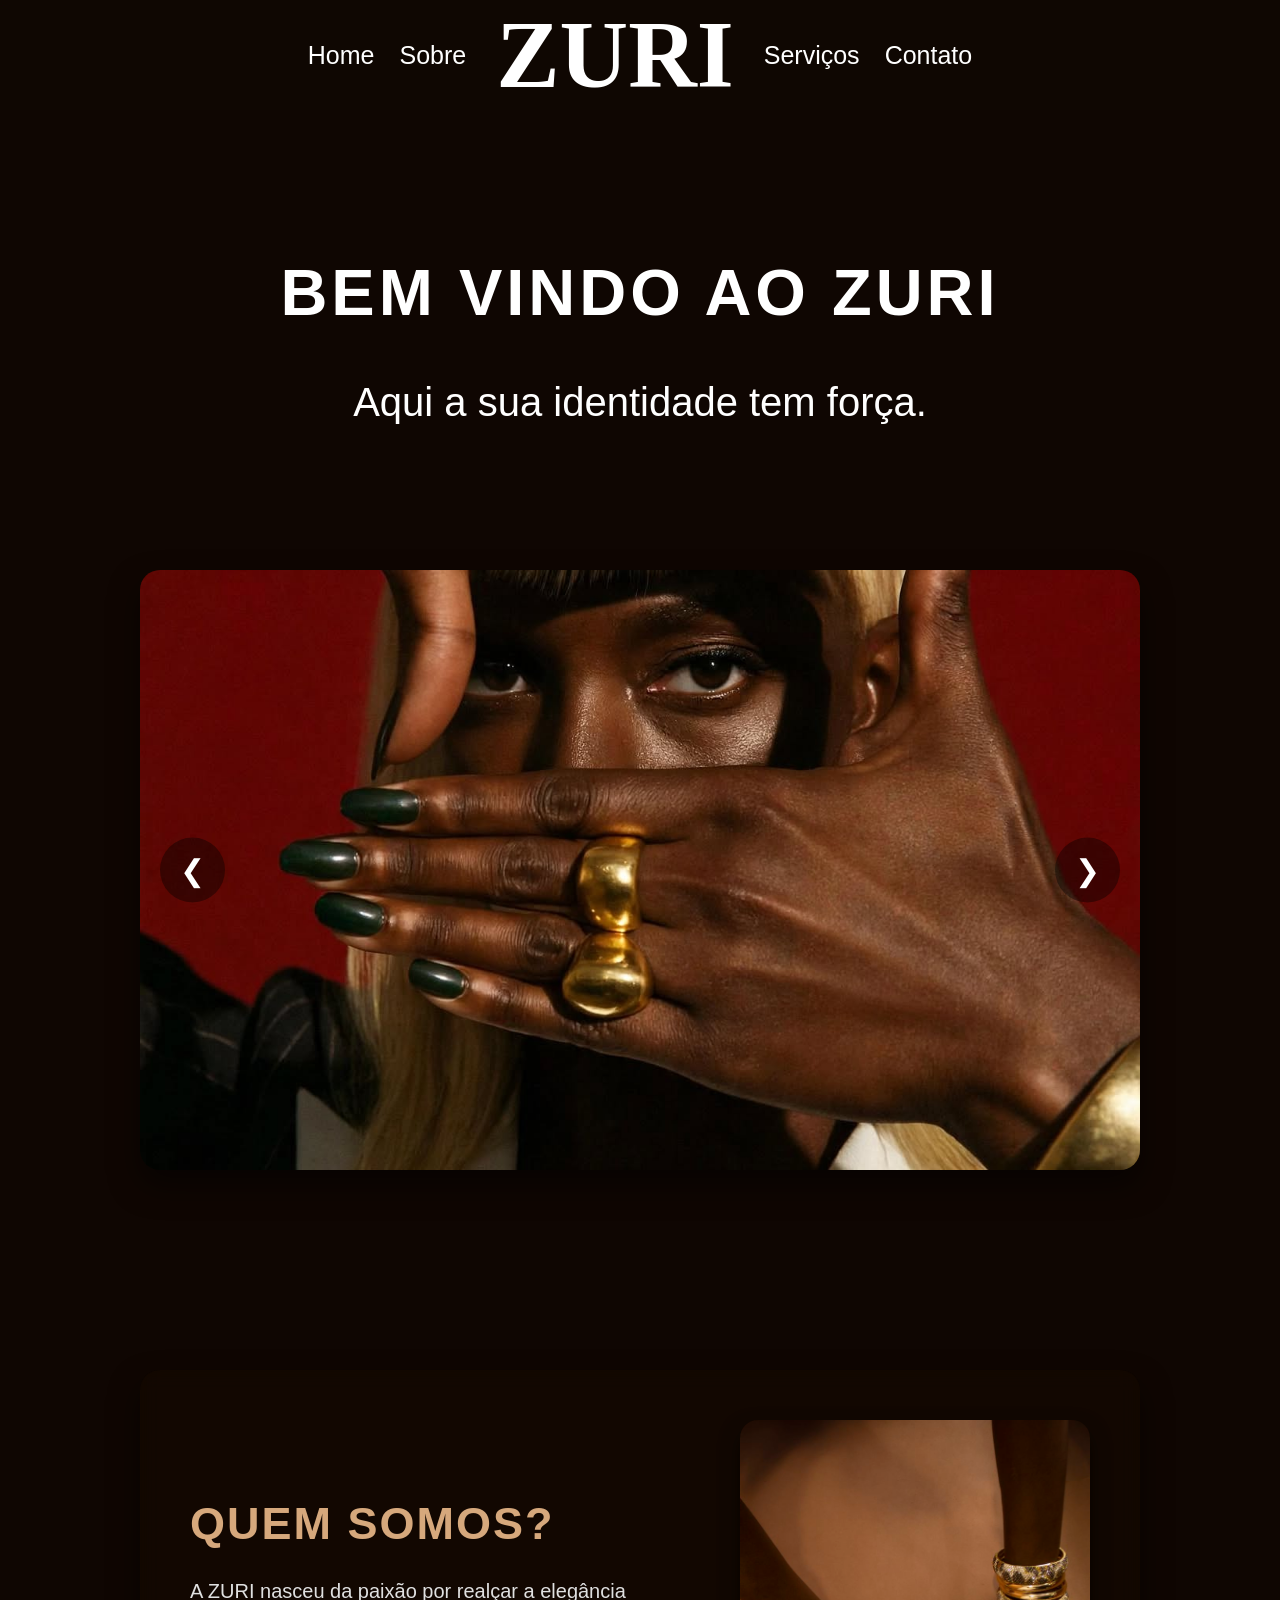
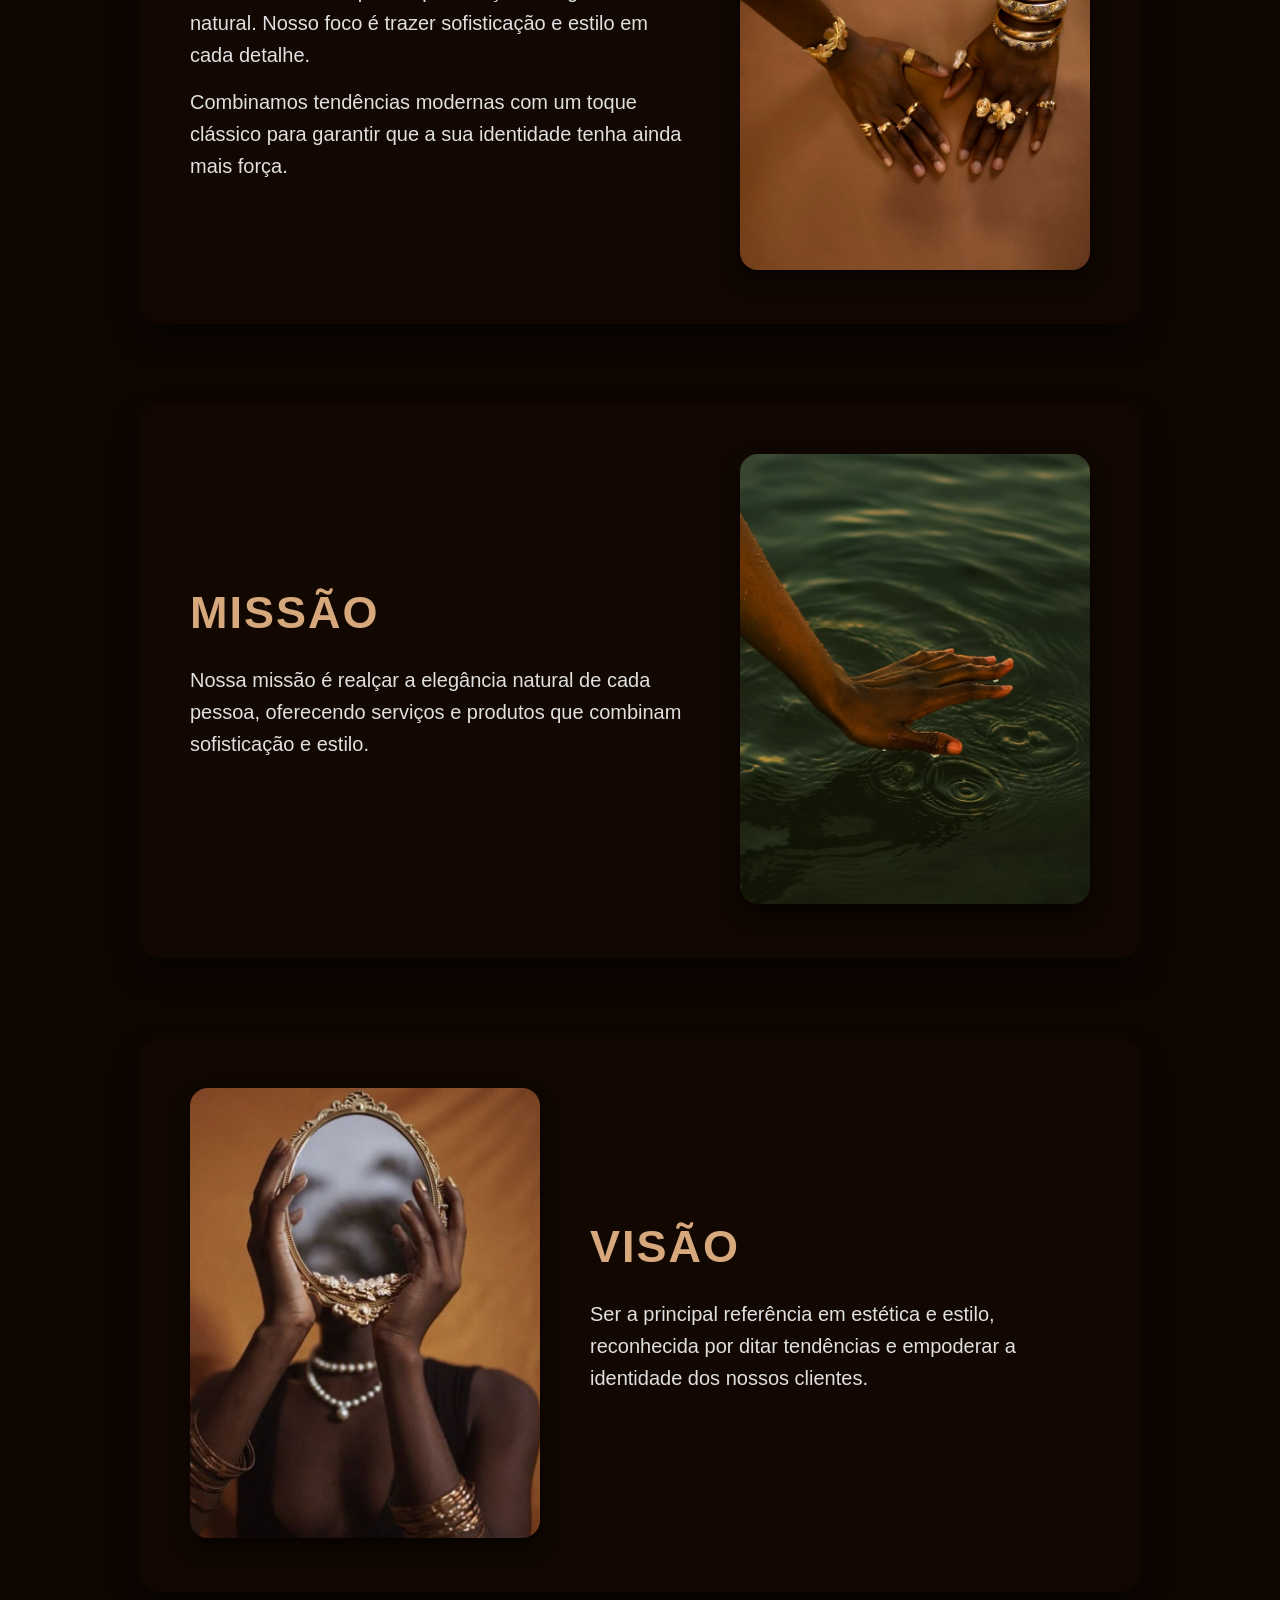
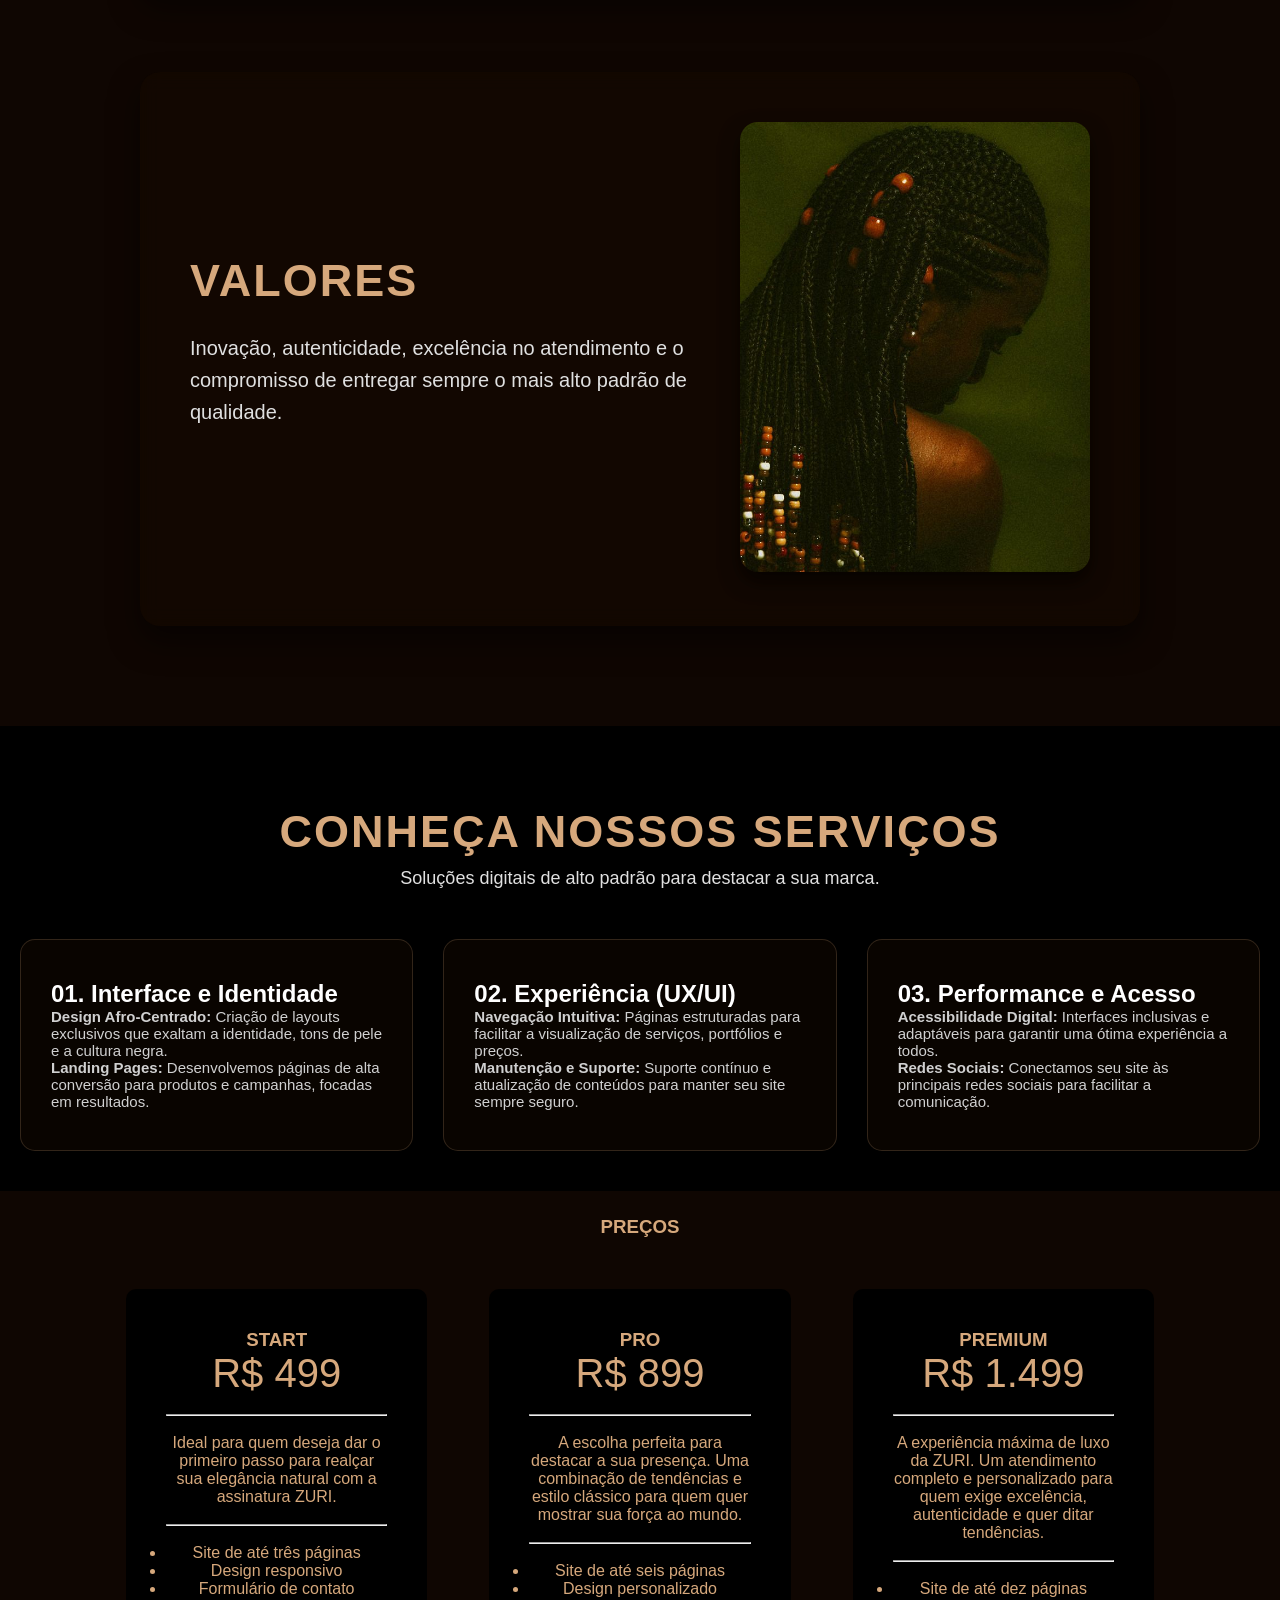
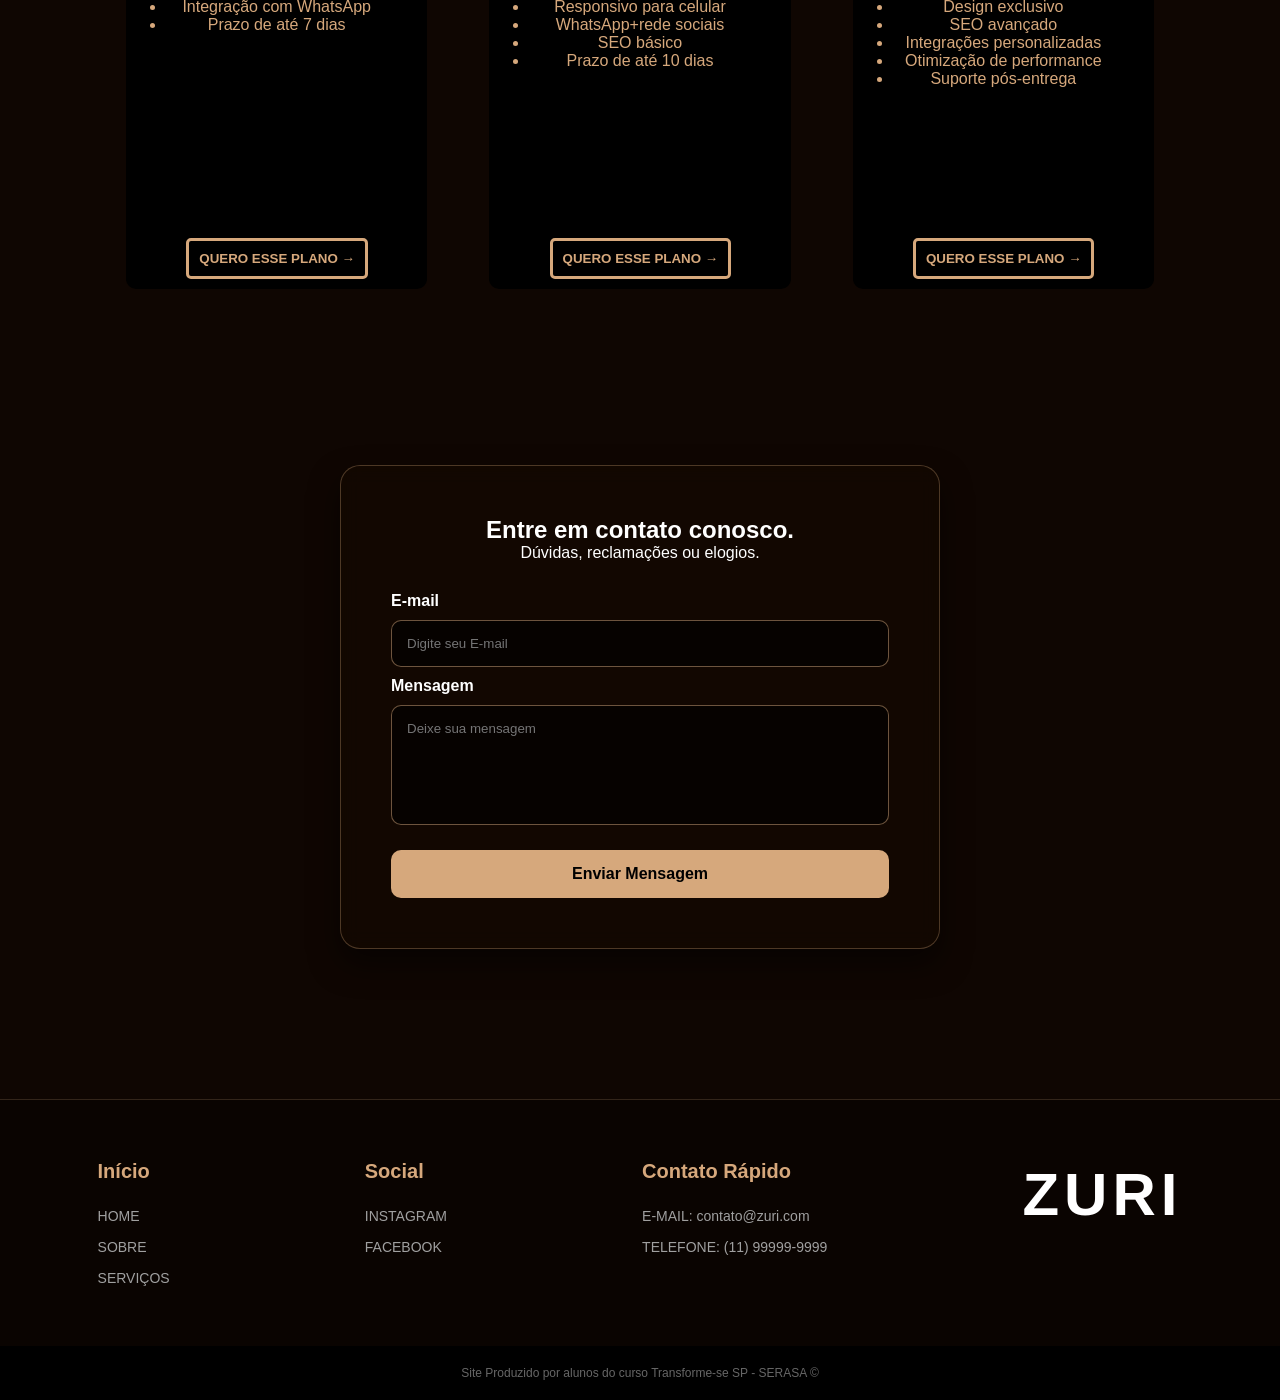
==== commit e29c2020: "carrossel2" ====
--- a/zuri.html
+++ b/zuri.html
@@ -25,7 +25,7 @@
         </div>
 
 
-        <script src="javascript/script.js"></script>
+
 
 
 
@@ -42,8 +42,8 @@
 
         <!-- Estrutura do Carrossel ensinada pelo professor -->
         <div class="carrossel">
-            <img src="src/foto1.jpg" alt="Carrossel ZURI" id="imagem">
-          
+            <img src="images/zuri1.jpg" alt="Carrossel ZURI" id="imagem">
+
             <button id="anterior">&#10094;</button>
             <button id="proximo">&#10095;</button>
         </div>
@@ -271,6 +271,7 @@
             <p class="autoria">Site Produzido por alunos do curso Transforme-se SP - SERASA &copy;</p>
         </div>
     </footer>
+            <script src="javascript/script.js"></script>
 </body>
 
 </html>
--- a/CSS/zuri.css
+++ b/CSS/zuri.css
@@ -29,6 +29,8 @@
     height: 100%;
     object-fit: cover; /* Evita que as fotos dos modelos fiquem esticadas ou achatadas */
     border-radius: 20px; /* Arredonda as pontas da foto também */
+
+    transition: opacity 0.5s ease-in-out;
 }
 
 /* Os botões invisíveis até passar o mouse */
